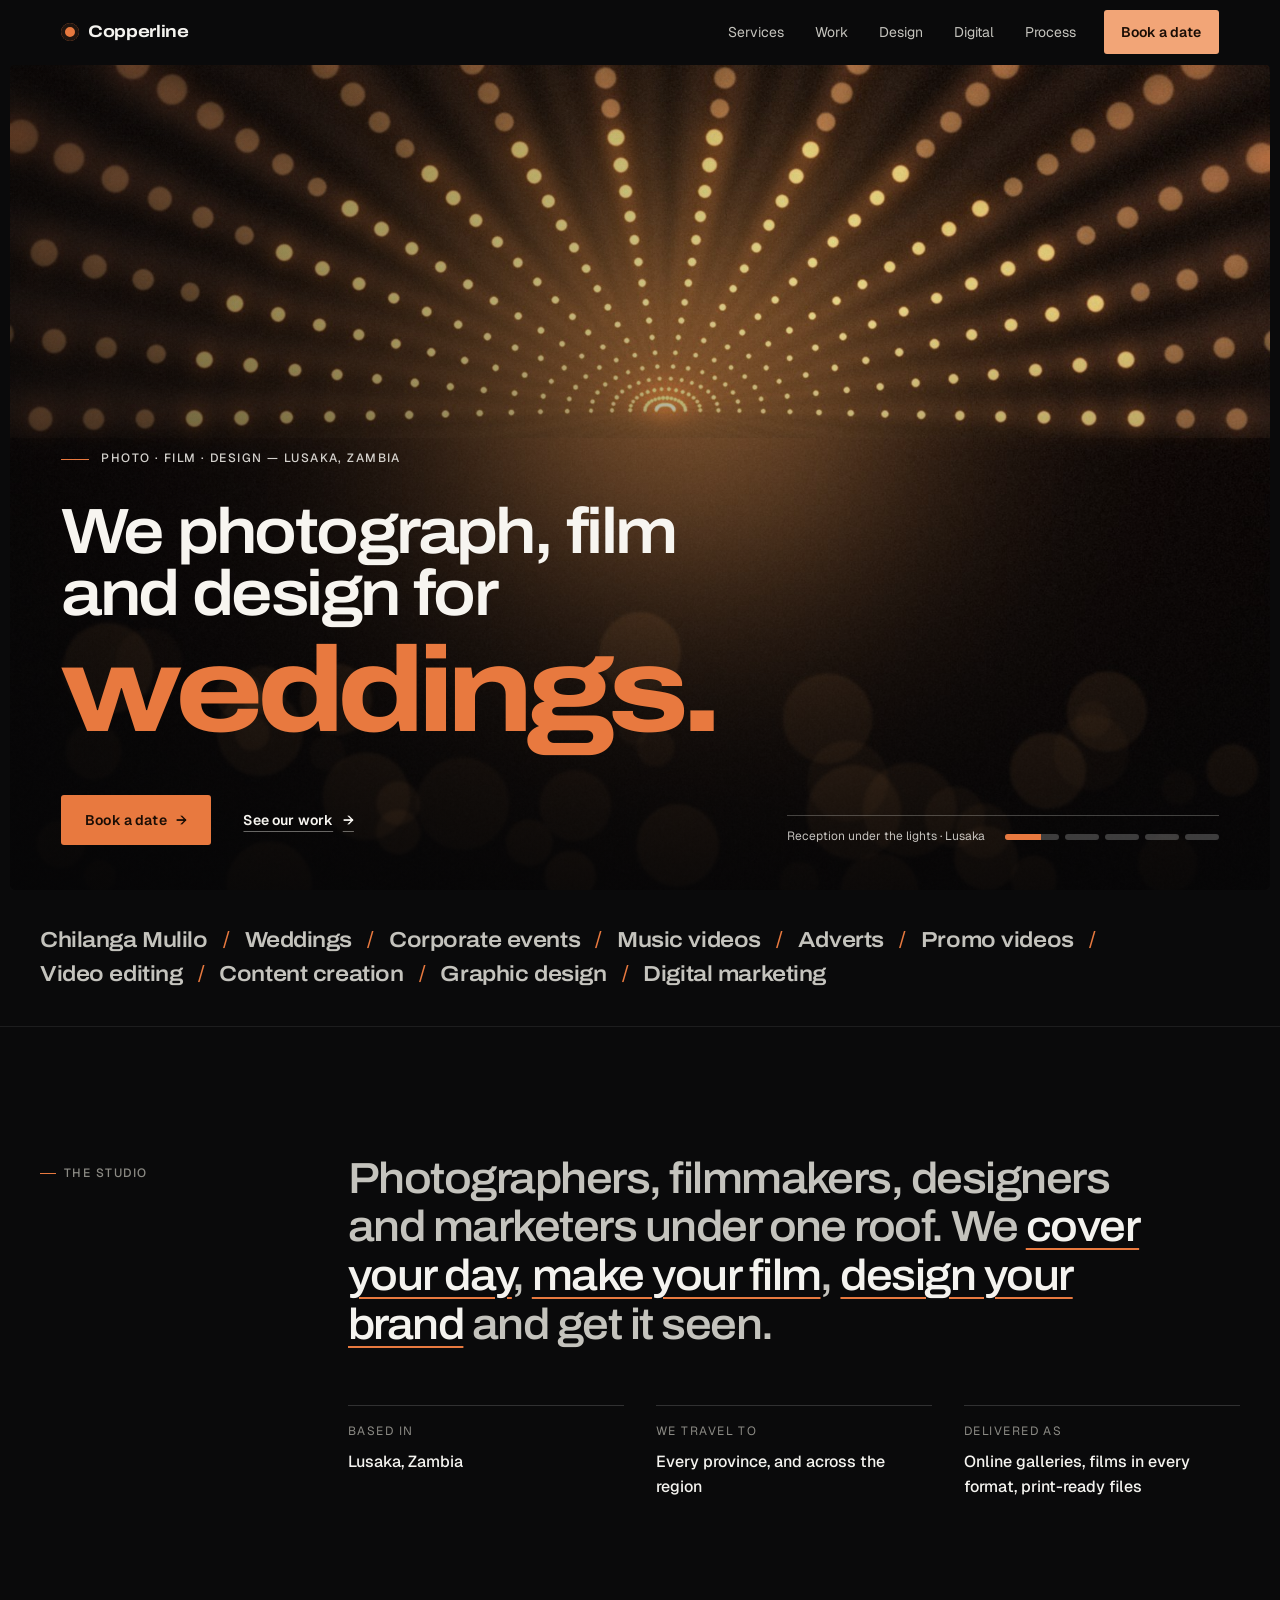
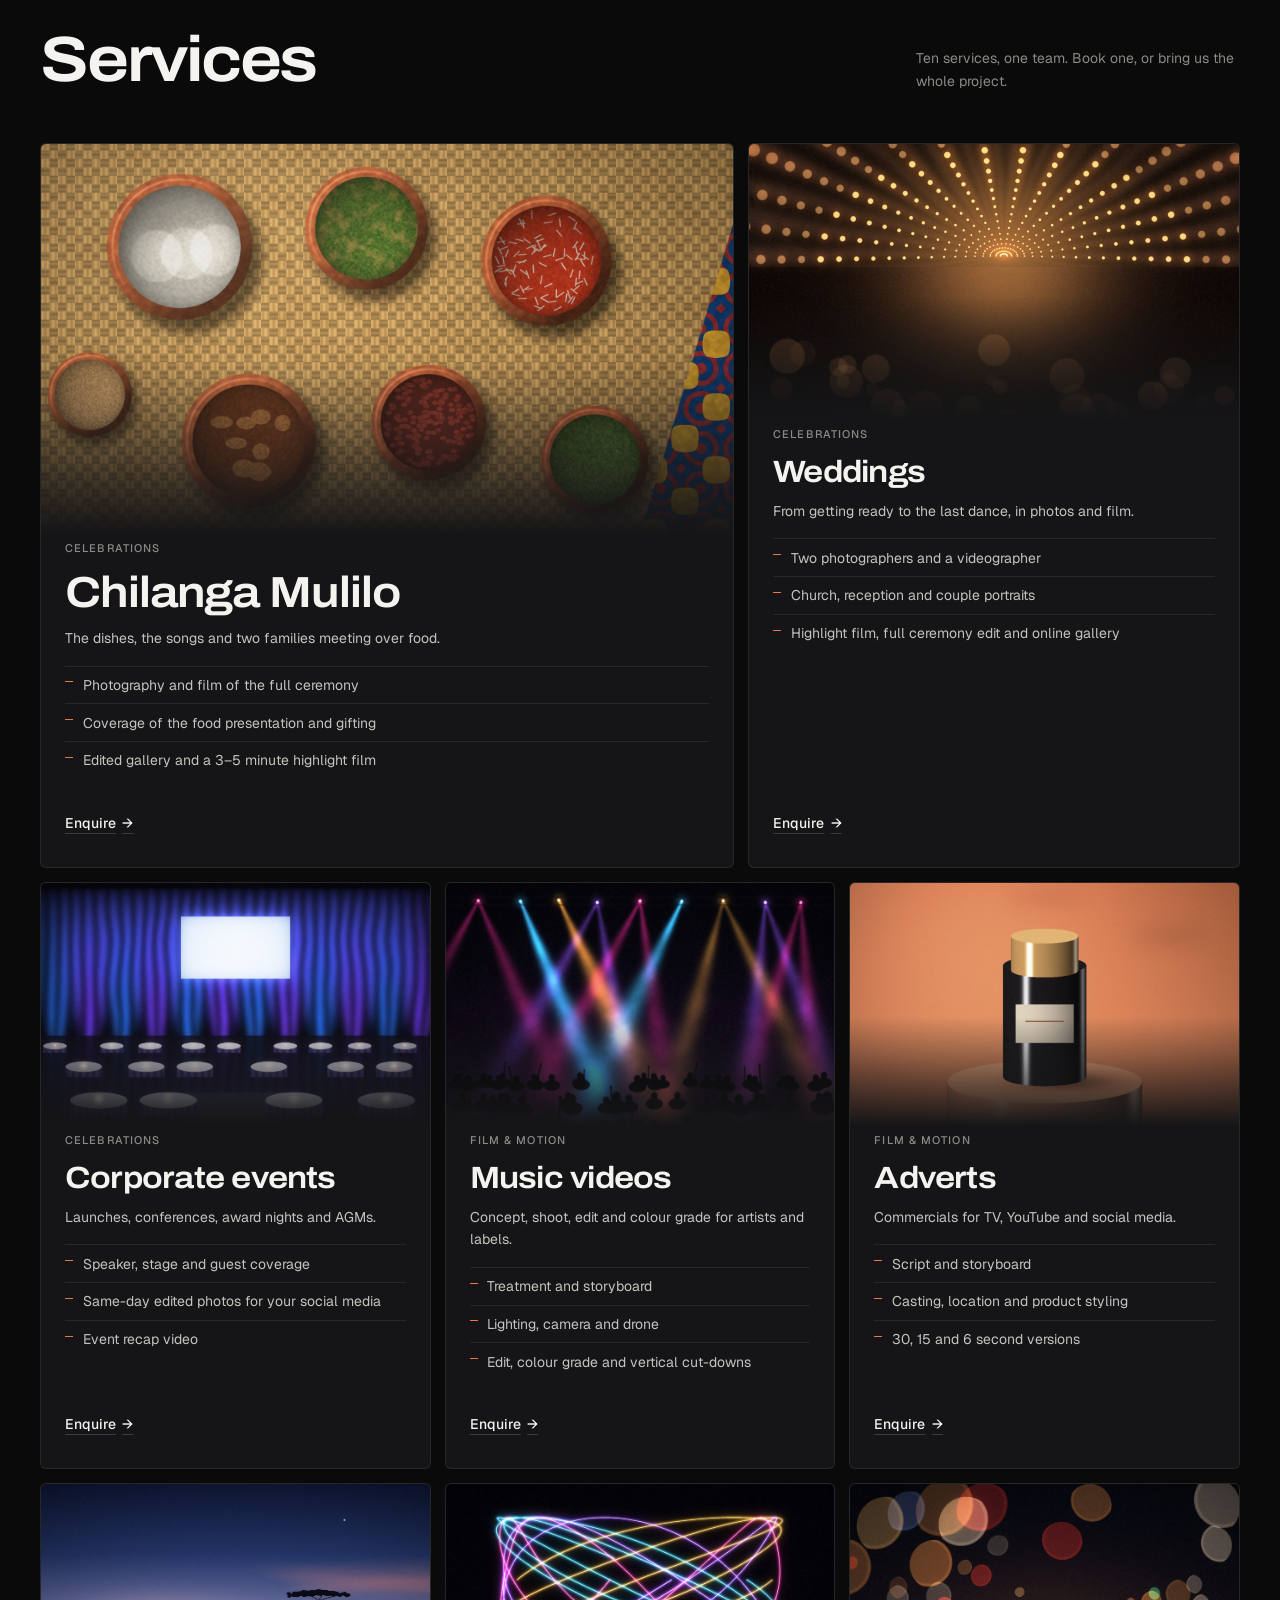
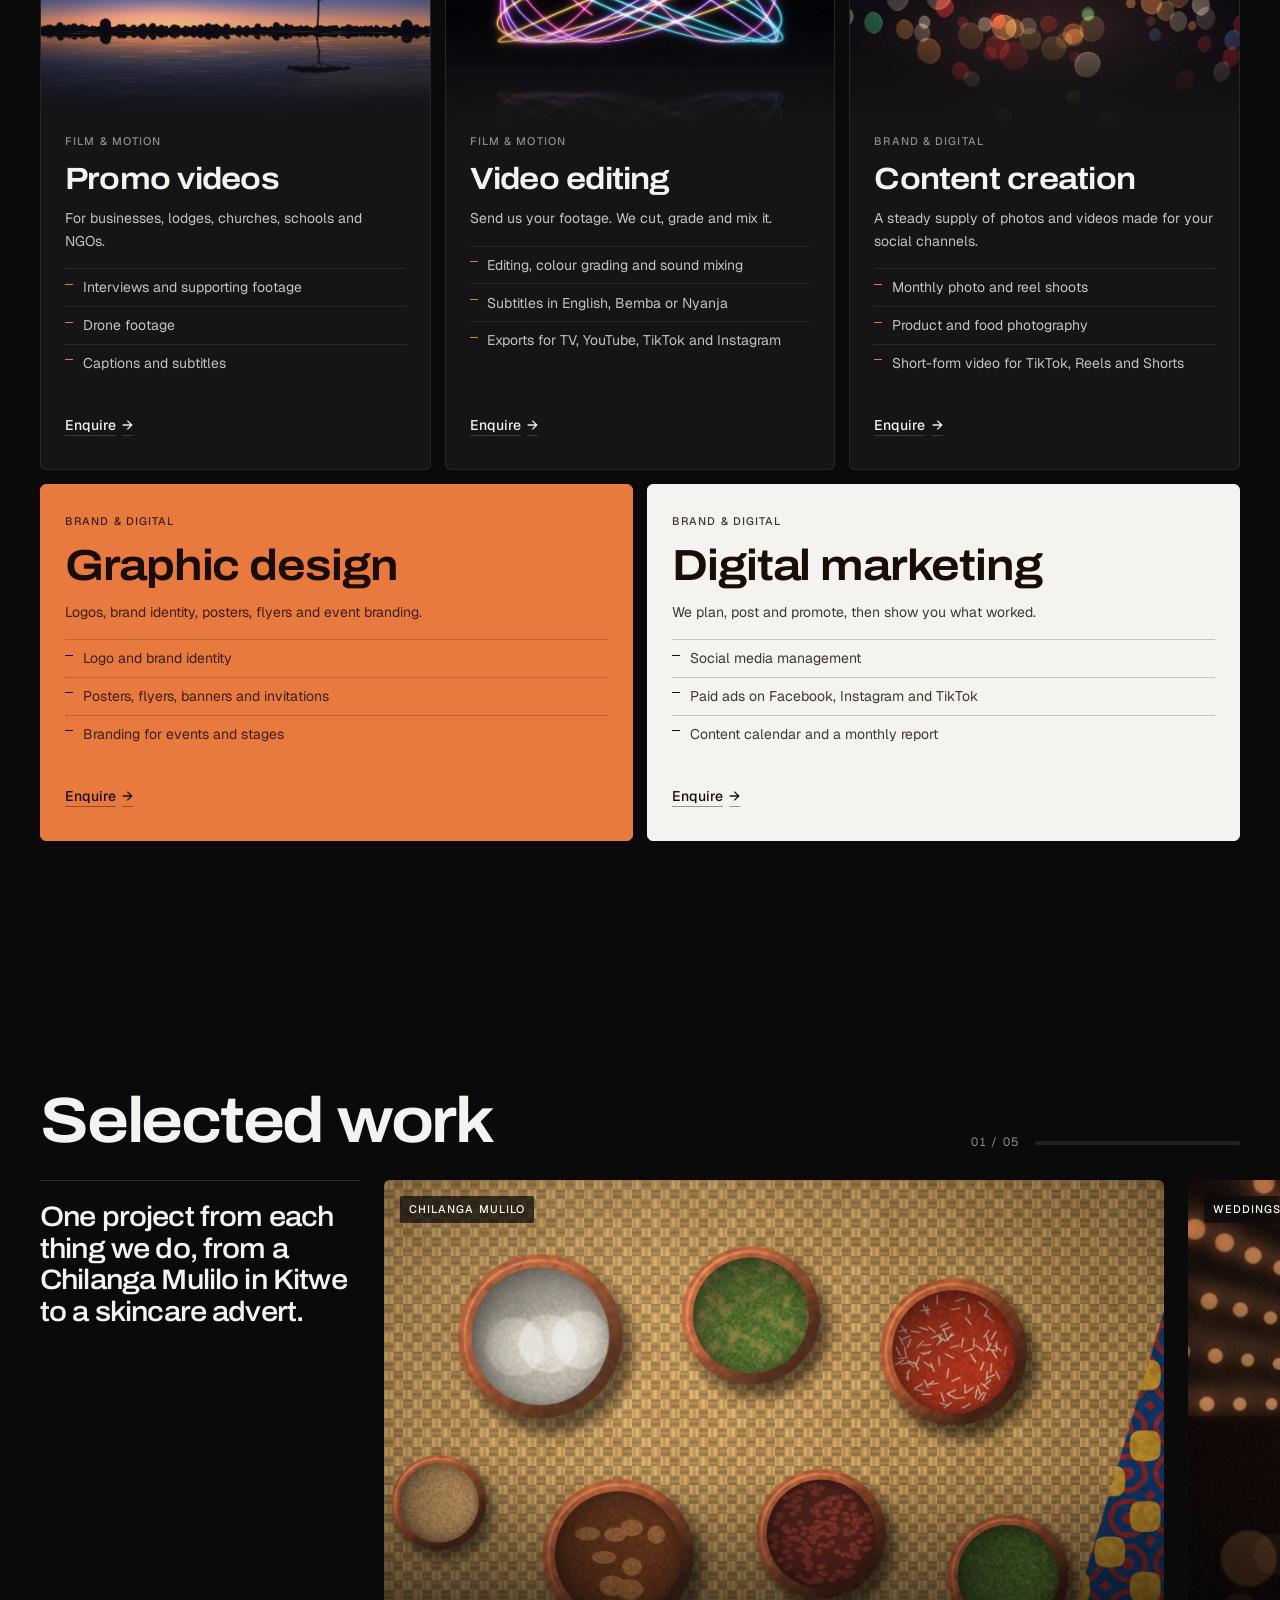
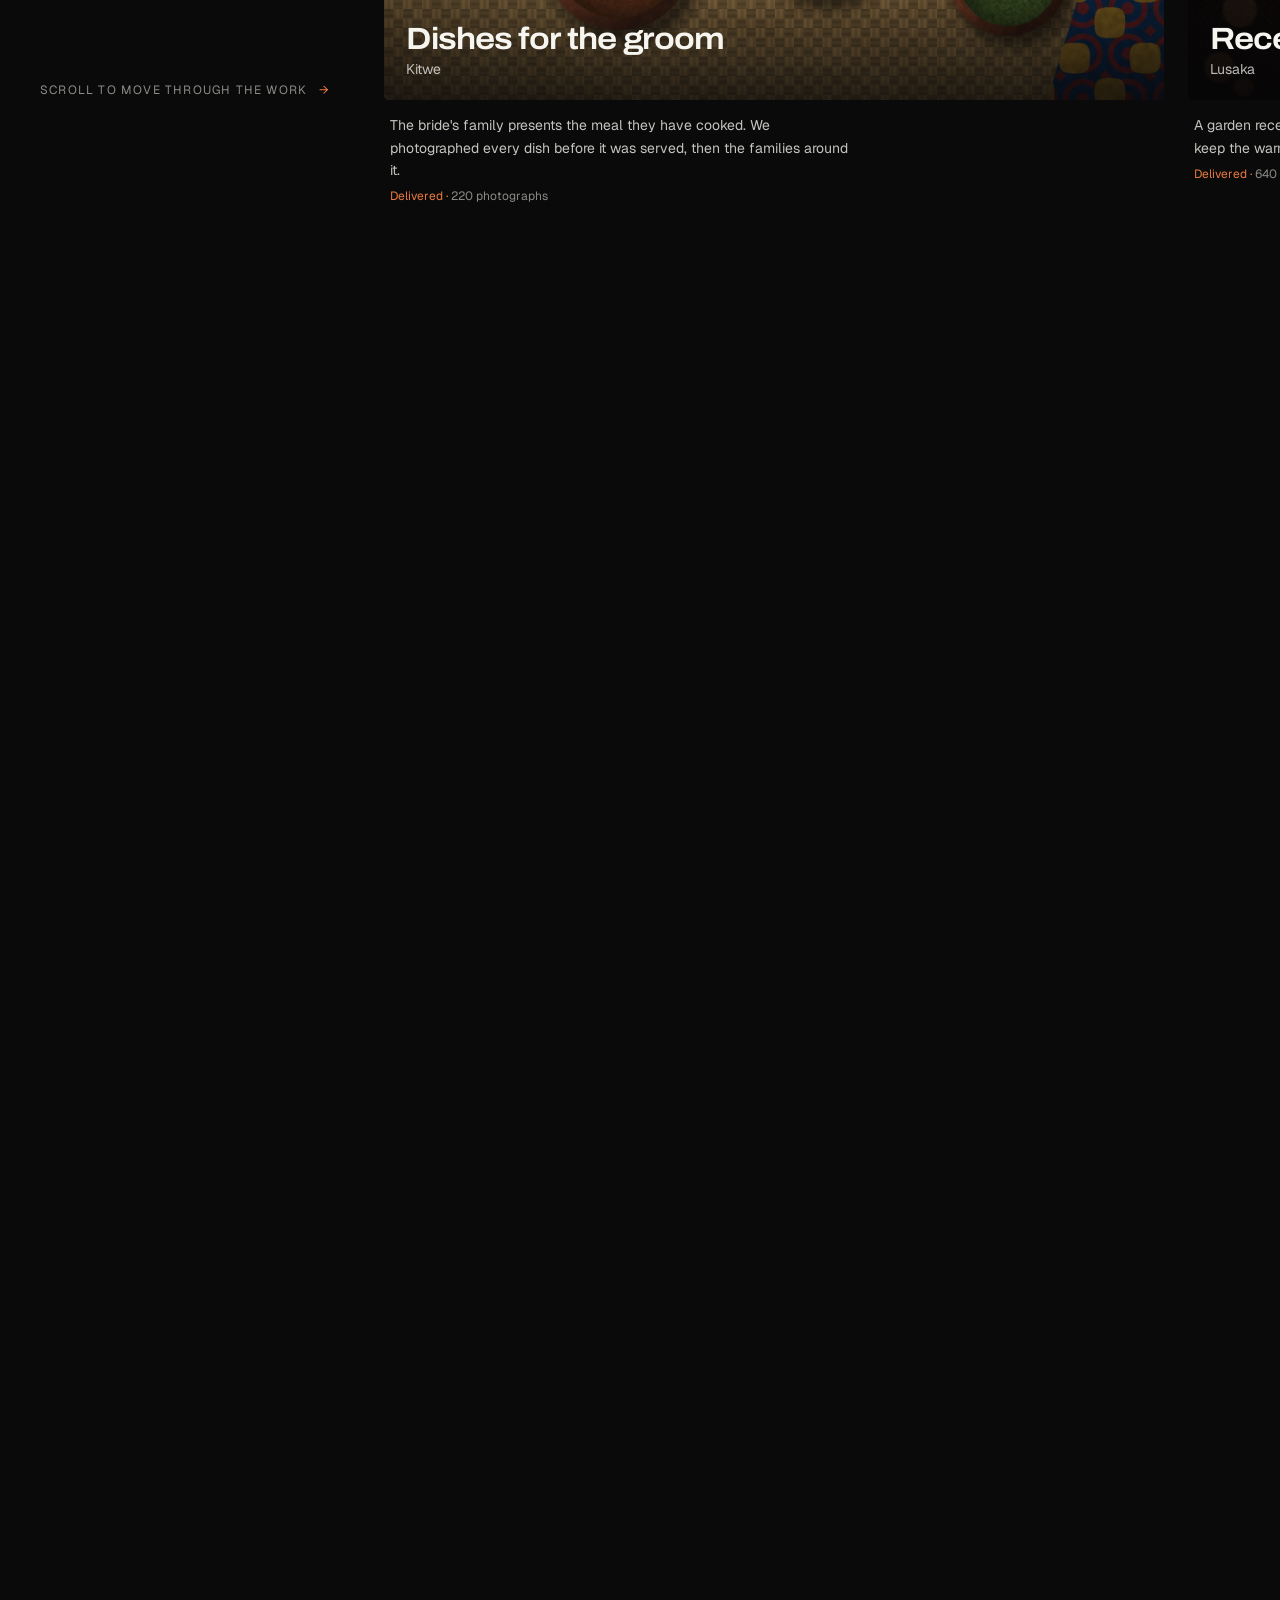
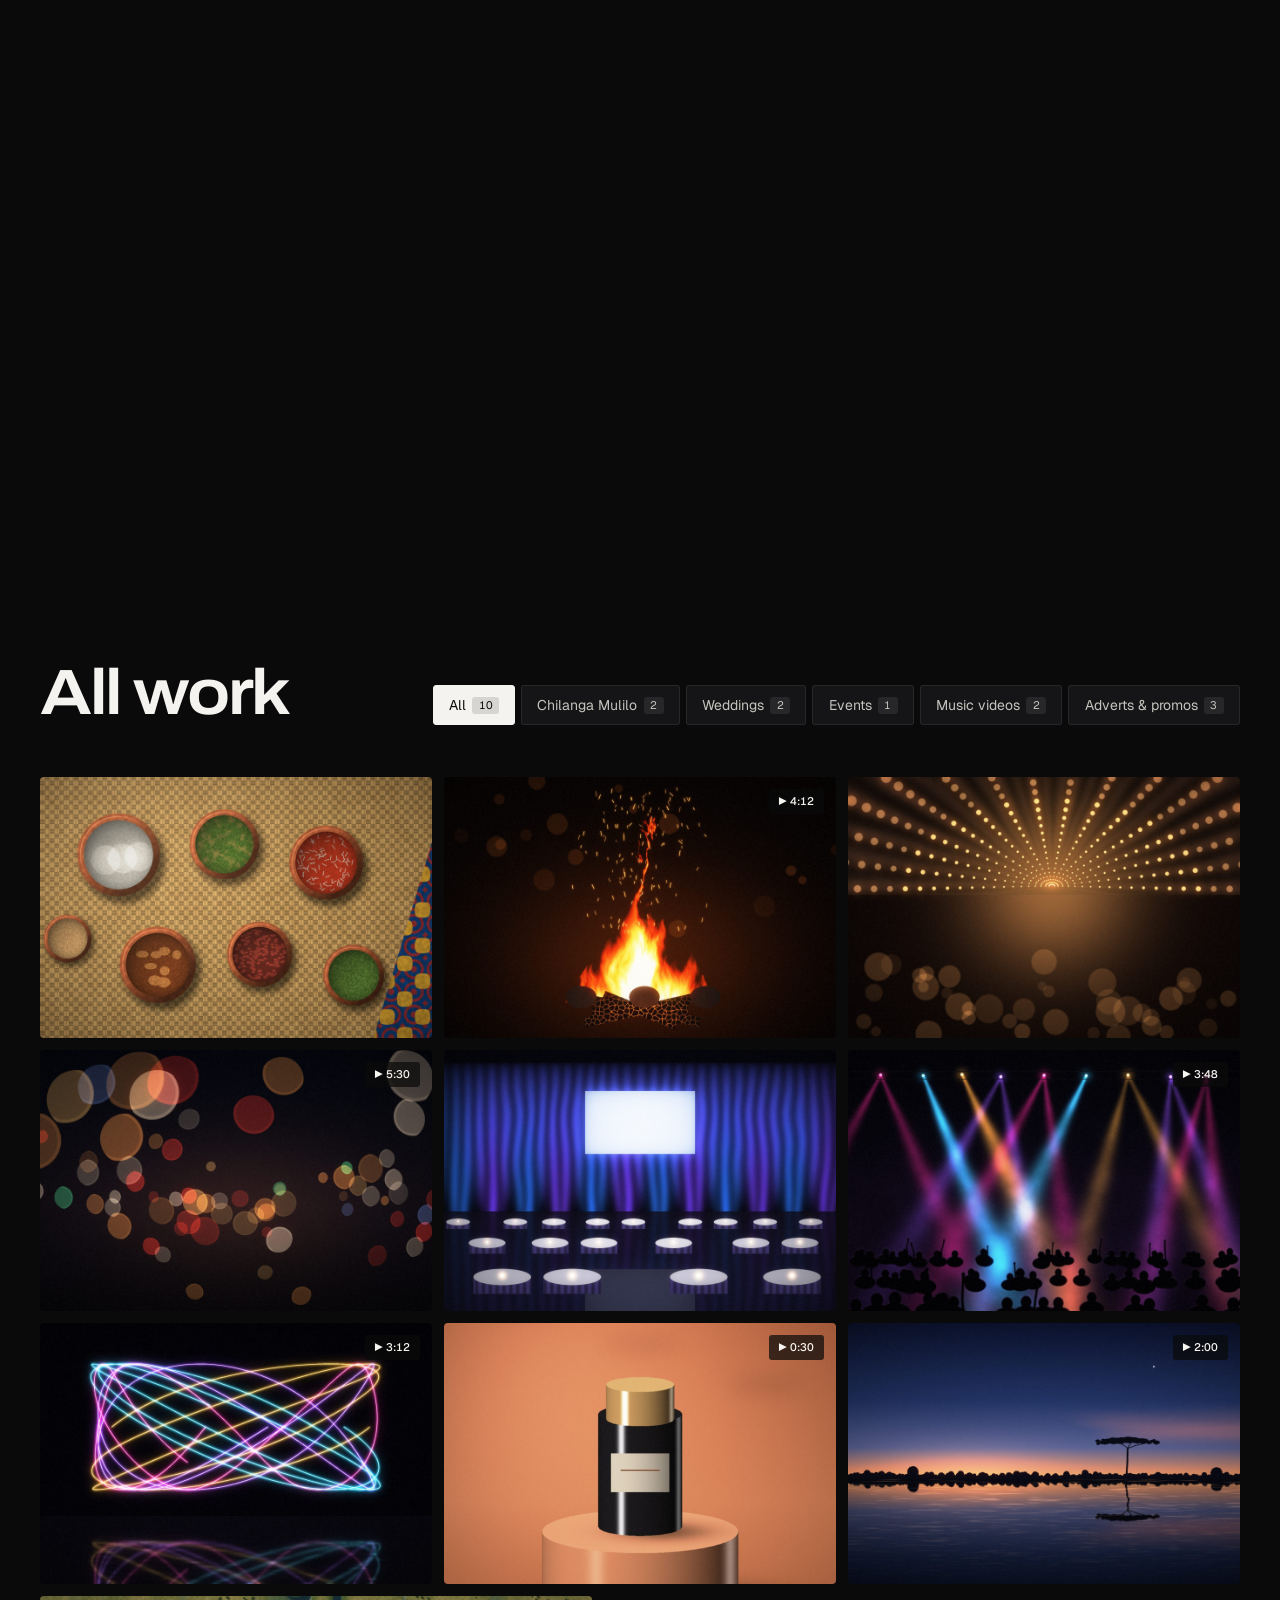
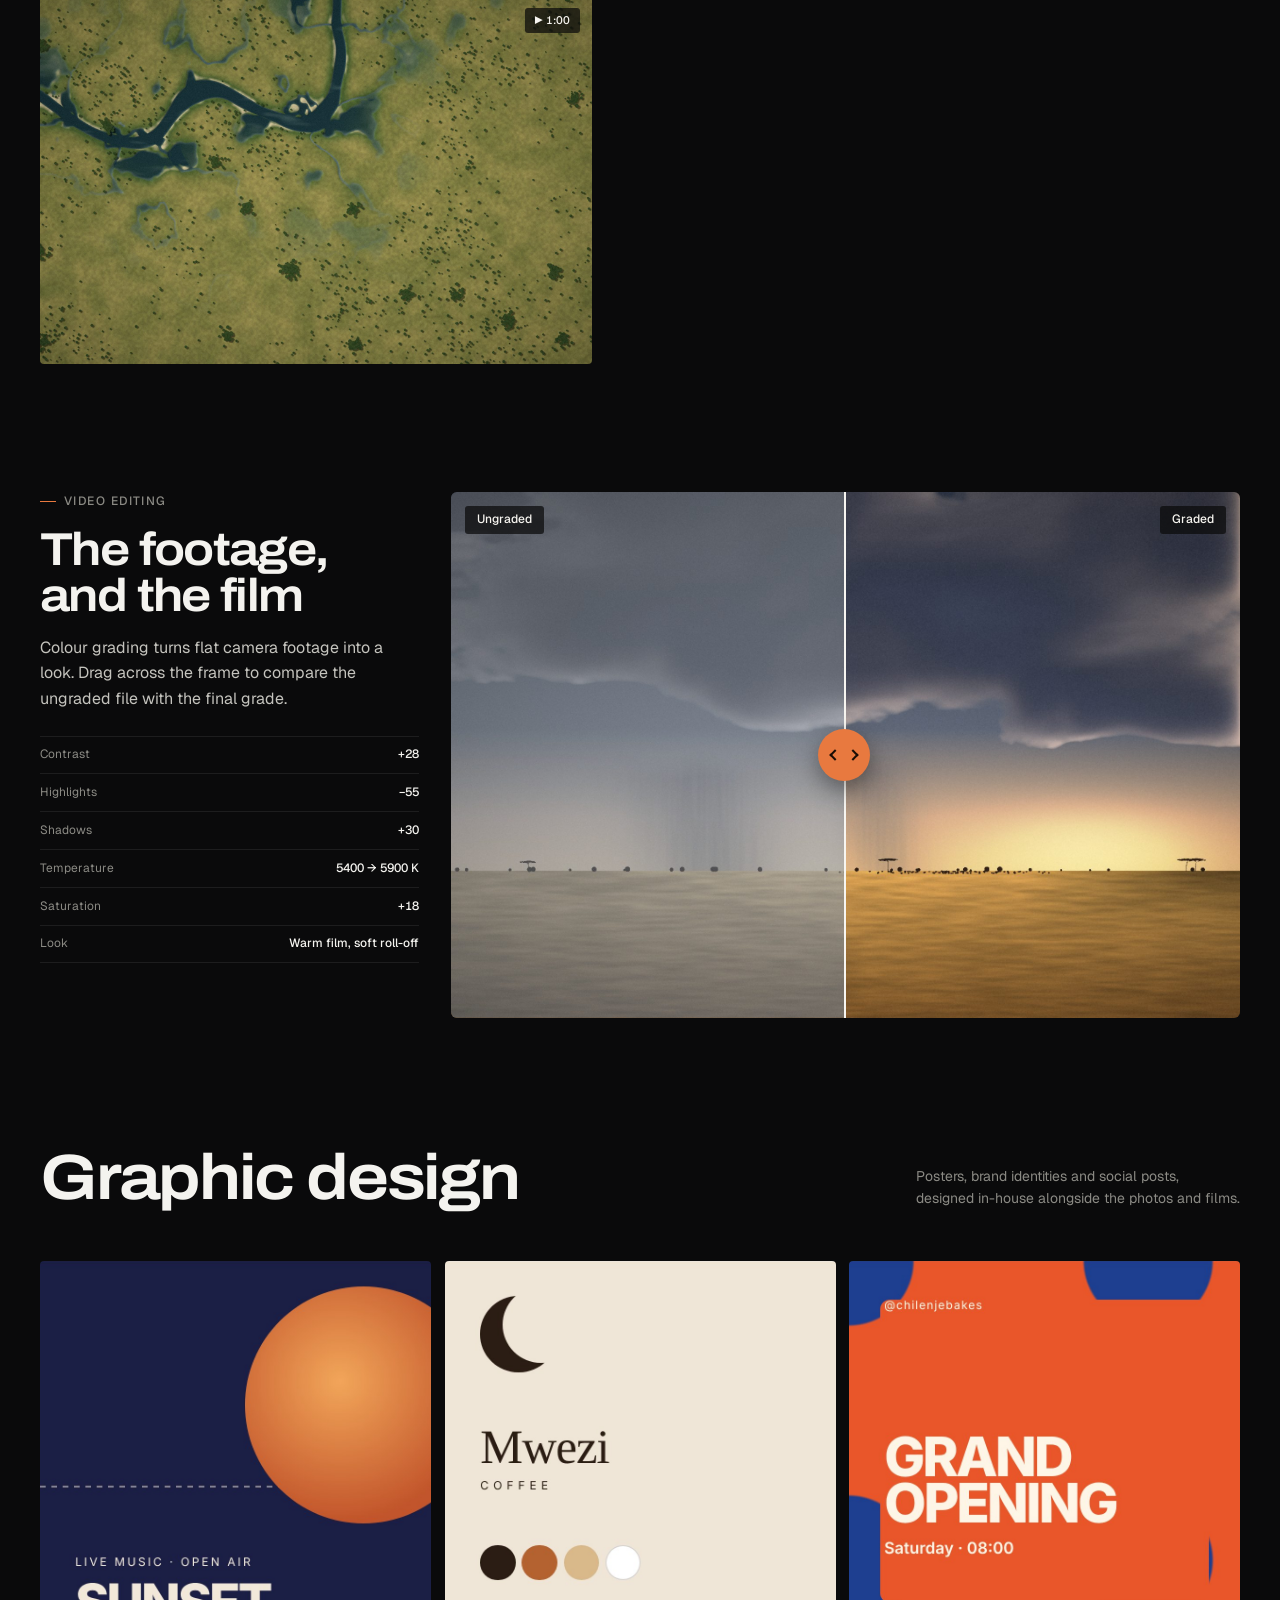
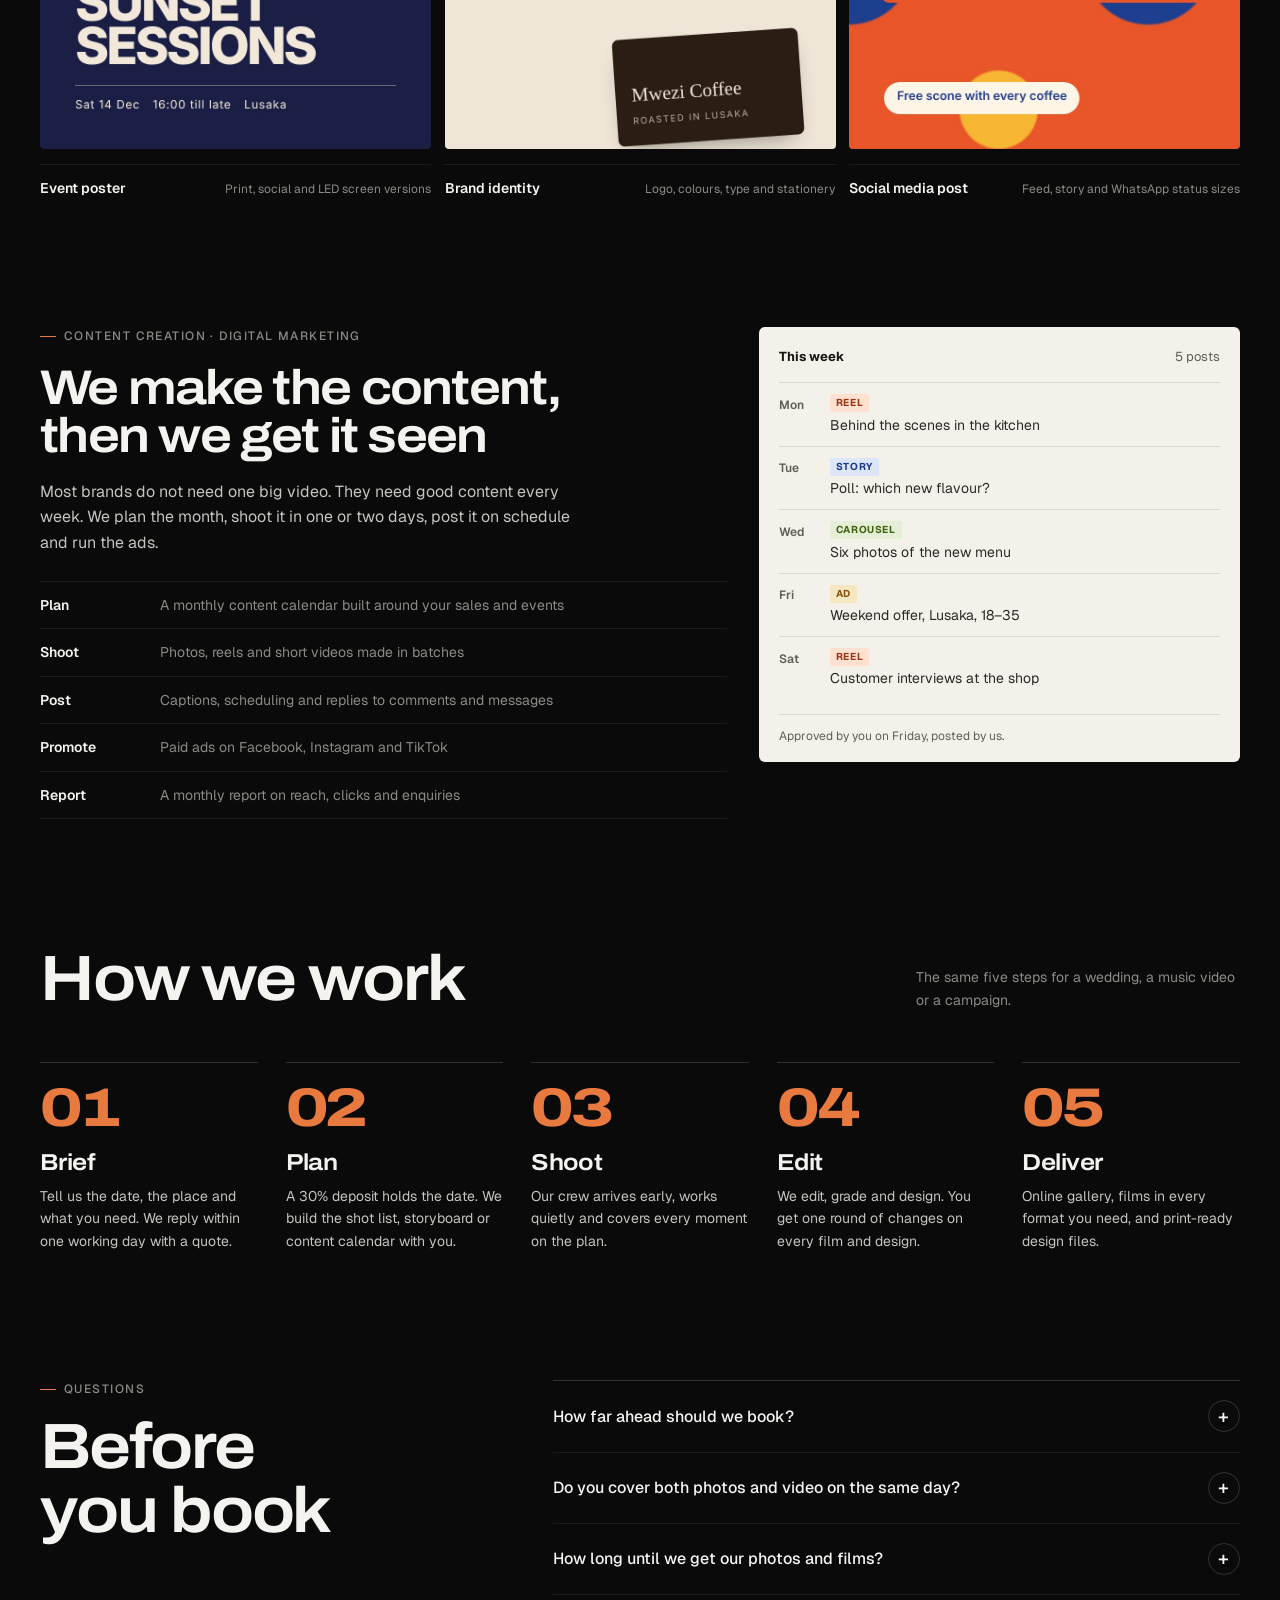
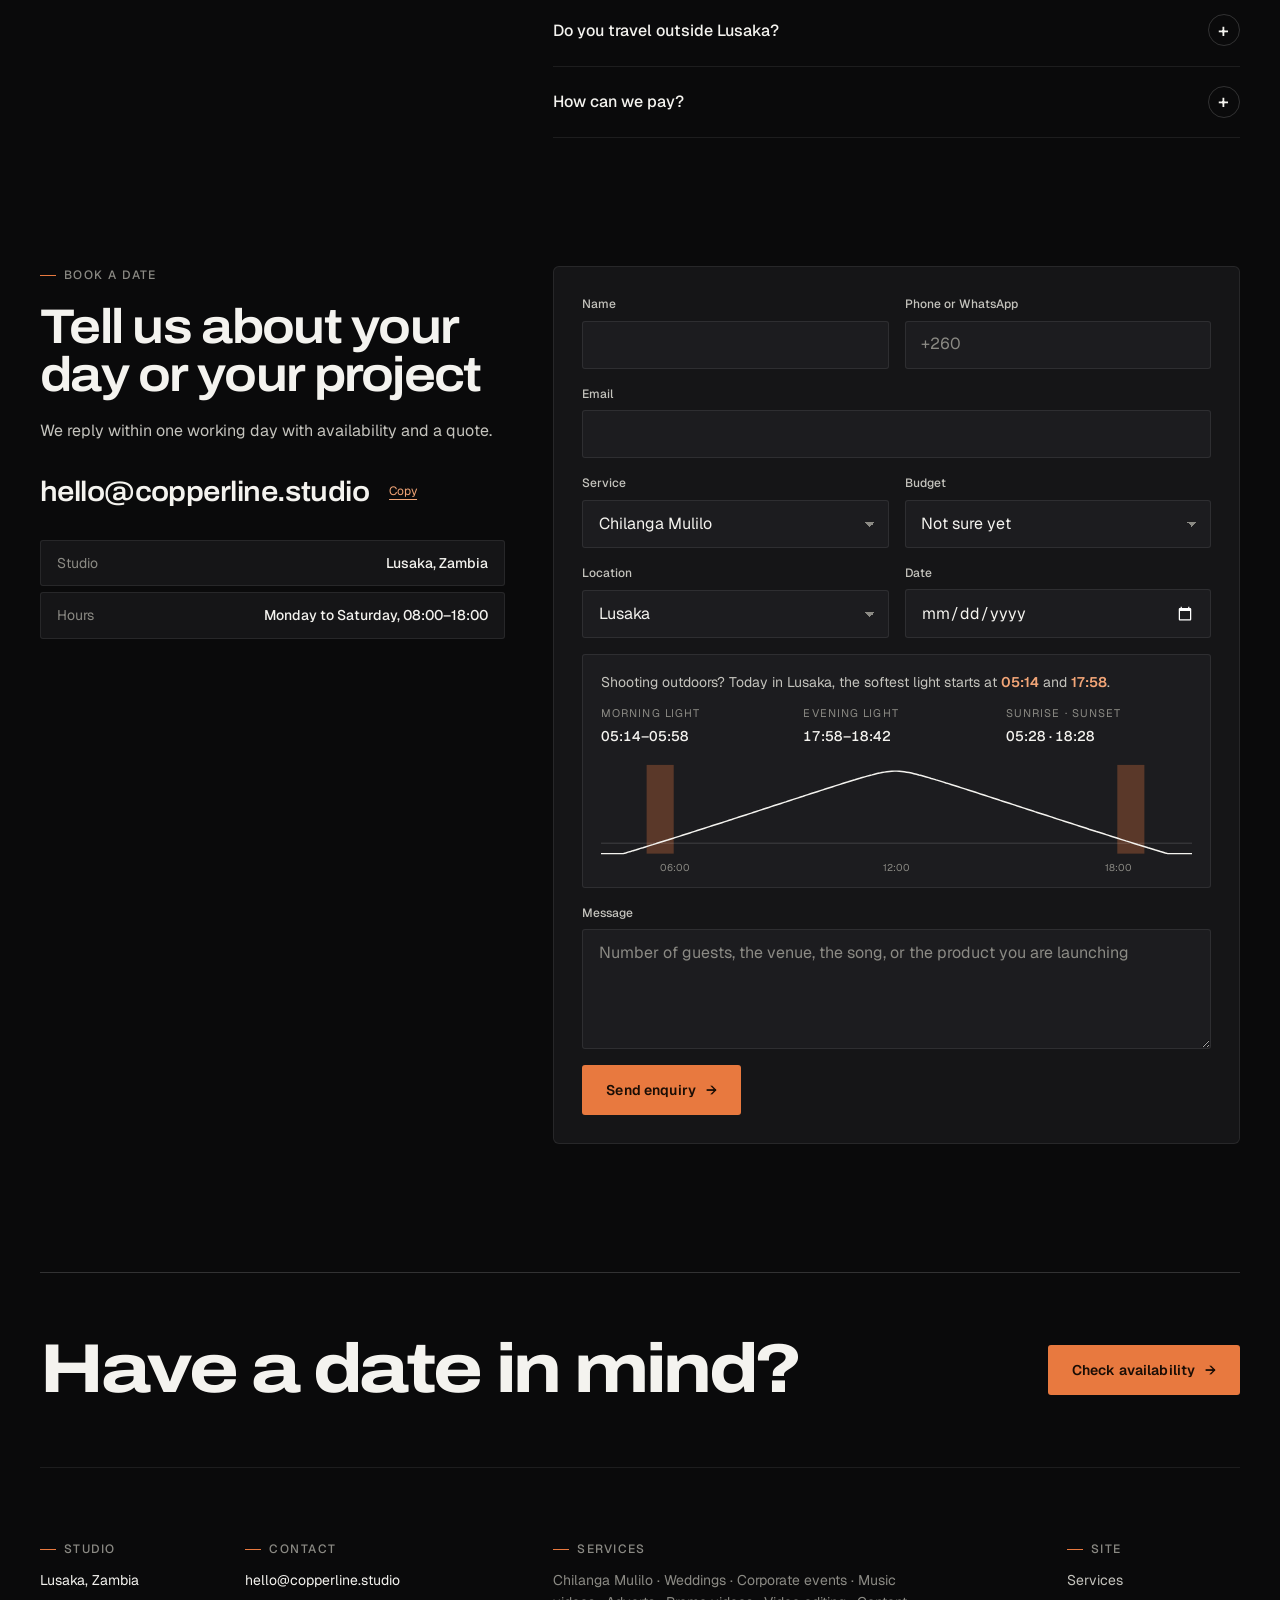
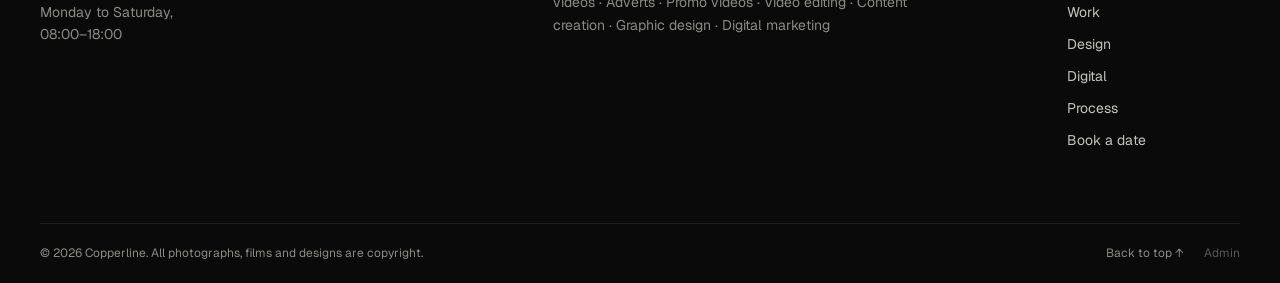
==== index.html @ 8d1f9e02 "Initial commit: Copperline Studio website Co-authored-by: Copilot <223556219+Copilot@users.noreply.g" ====
<!doctype html>
<html lang="en">
<head>
<meta charset="utf-8">
<meta name="viewport" content="width=device-width, initial-scale=1, viewport-fit=cover">
<title>Copperline Studio</title>
<meta name="claude:viewport-fit-sides" content="cover">
<meta name="description" content="Photography, film and design studio in Lusaka, Zambia.">
<link rel="preconnect" href="https://fonts.googleapis.com">
<link rel="preconnect" href="https://fonts.gstatic.com" crossorigin>
<link rel="stylesheet" href="https://fonts.googleapis.com/css2?family=Archivo:ital,wdth,wght@0,62..125,300..800;1,62..125,300..800&family=Geist:wght@300..700&display=swap">
<link rel="stylesheet" href="css/styles.css">
</head>
<body>
<!-- All text and images on this page come from content/content.js, which the admin panel edits. -->

<a class="skip" href="#services">Skip to services</a>

<header class="site-header" id="site-header">
  <div class="header-row nav-pill">
    <a class="wordmark" href="#top" data-c="site.name">Copperline</a>
    <nav class="nav" id="nav" aria-label="Main">
      <a href="#services">Services</a>
      <a href="#work">Work</a>
      <a href="#design" data-show="design">Design</a>
      <a href="#digital" data-show="digital">Digital</a>
      <a href="#process">Process</a>
      <a href="#contact" class="nav-cta" data-c="hero.primaryButton">Book a date</a>
    </nav>
    <button class="menu-btn" id="menu-btn" type="button" aria-expanded="false" aria-controls="nav">Menu</button>
  </div>
</header>

<main id="top">

  <section class="hero" aria-labelledby="hero-title">
    <div class="hero-frame">
      <div class="hero-media" id="hero-media"></div>
      <div class="hero-shade" aria-hidden="true"></div>
      <div class="hero-content">
        <p class="hero-chip"><span class="dot" aria-hidden="true"></span><span data-c="hero.kicker"></span></p>
        <h1 class="hero-title" id="hero-title">
          <span class="visually-hidden" id="hero-title-text"></span>
          <span aria-hidden="true">
            <span class="ln"><span data-c="hero.line1"></span></span>
            <span class="ln"><span data-c="hero.line2"></span></span>
            <span class="ln ln-word"><span class="hero-word" id="hero-word"></span></span>
          </span>
        </h1>
        <div class="hero-foot">
          <div class="hero-actions">
            <a class="btn btn-light" href="#contact" data-c="hero.primaryButton"></a>
            <a class="btn btn-ghost" href="#work" data-c="hero.secondaryButton"></a>
          </div>
          <div class="hero-caption">
            <p class="hero-caption-text" id="hero-caption" aria-live="polite"></p>
            <div class="hero-pager" id="hero-pager" role="group" aria-label="Choose a slide"></div>
          </div>
        </div>
      </div>
    </div>
  </section>

  <div class="band" aria-hidden="true"><div class="band-track" id="band-track"></div></div>

  <section class="statement" aria-labelledby="statement-title">
    <div class="wrap statement-grid">
      <p class="label" id="statement-title" data-c="statement.label"></p>
      <div class="statement-body">
        <p class="statement-text" id="statement-text"></p>
        <dl class="facts" id="facts"></dl>
      </div>
    </div>
  </section>

  <section class="services" id="services" aria-labelledby="services-title">
    <div class="wrap">
      <header class="section-head">
        <h2 id="services-title" data-c="services.title"></h2>
        <p class="section-aside" data-c="services.intro"></p>
      </header>
      <div class="bento" id="svc-bento"></div>
    </div>
  </section>

  <section class="hs" id="work" aria-labelledby="work-title">
    <div class="hs-sticky">
      <div class="hs-head wrap">
        <h2 id="work-title" data-c="work.featuredTitle"></h2>
        <div class="hs-progress" aria-hidden="true">
          <span class="hs-count" id="hs-count">01 / 01</span>
          <span class="hs-bar"><i id="hs-bar"></i></span>
        </div>
      </div>
      <div class="hs-viewport" id="hs-viewport">
        <div class="hs-track" id="hs-track"></div>
      </div>
    </div>
  </section>

  <section class="index-section" aria-labelledby="all-title">
    <div class="wrap">
      <header class="section-head">
        <h2 id="all-title" data-c="work.allTitle"></h2>
        <div class="tabs" id="tabs" role="group" aria-label="Show work from"></div>
      </header>
      <div class="justified" id="justified"></div>
    </div>
  </section>

  <section class="process" id="editing" aria-labelledby="grade-title" data-show="editing">
    <div class="wrap process-grid">
      <div class="process-text">
        <p class="label" data-c="editing.label"></p>
        <h2 id="grade-title" data-c="editing.title"></h2>
        <p data-c="editing.text"></p>
        <dl class="adjust" id="adjust"></dl>
      </div>
      <figure class="compare" id="compare" style="--pos: 50%">
        <img id="compare-final" alt="Finished frame">
        <div class="compare-raw"><img id="compare-raw" alt="Unedited frame"></div>
        <span class="compare-tag tag-raw" data-c="editing.beforeLabel"></span>
        <span class="compare-tag tag-final" data-c="editing.afterLabel"></span>
        <span class="compare-line" aria-hidden="true"><span class="compare-knob"></span></span>
        <label class="visually-hidden" for="compare-range">Divider position between the unedited and finished frame</label>
        <input class="compare-range" id="compare-range" type="range" min="0" max="100" value="50">
      </figure>
    </div>
  </section>

  <section class="design" id="design" aria-labelledby="design-title" data-show="design">
    <div class="wrap">
      <header class="section-head">
        <h2 id="design-title" data-c="design.title"></h2>
        <p class="section-aside" data-c="design.intro"></p>
      </header>
      <div class="design-grid" id="design-grid"></div>
    </div>
  </section>

  <section class="digital" id="digital" aria-labelledby="digital-title" data-show="digital">
    <div class="wrap digital-grid">
      <div class="digital-text">
        <p class="label" data-c="digital.label"></p>
        <h2 id="digital-title" data-c="digital.title"></h2>
        <p data-c="digital.text"></p>
        <ul class="ticks" id="ticks"></ul>
      </div>
      <div class="phone" role="img" aria-label="Example content calendar for one week">
        <div class="phone-screen">
          <p class="phone-top"><span data-c="digital.calendarTitle"></span><span id="cal-count"></span></p>
          <ul class="cal" id="cal"></ul>
          <p class="phone-foot" data-c="digital.calendarNote"></p>
        </div>
      </div>
    </div>
  </section>

  <section class="steps-section" id="process" aria-labelledby="process-title">
    <div class="wrap">
      <header class="section-head">
        <h2 id="process-title" data-c="process.title"></h2>
        <p class="section-aside" data-c="process.intro"></p>
      </header>
      <ol class="steps" id="steps"></ol>
    </div>
  </section>

  <section class="faq" aria-labelledby="faq-title">
    <div class="wrap faq-grid">
      <div class="faq-head">
        <p class="label" data-c="faq.label"></p>
        <h2 id="faq-title" data-c="faq.title"></h2>
      </div>
      <div class="faq-list" id="faq-list"></div>
    </div>
  </section>

  <section class="contact" id="contact" aria-labelledby="contact-title">
    <div class="wrap contact-grid">
      <div class="contact-intro">
        <p class="label" data-c="contact.label"></p>
        <h2 id="contact-title" data-c="contact.title"></h2>
        <p data-c="contact.text"></p>
        <div class="contact-line">
          <span class="contact-email" id="contact-email" data-c="site.email"></span>
          <button class="text-btn" id="copy-email" type="button">Copy</button>
        </div>
        <ul class="contact-list" id="contact-list"></ul>
      </div>

      <form class="form" id="form" novalidate>
        <div class="hp" aria-hidden="true"><label for="f-company">Company</label><input id="f-company" name="company" type="text" tabindex="-1" autocomplete="off"></div>
        <div class="row-2">
          <div class="field">
            <label for="f-name">Name</label>
            <input id="f-name" name="name" type="text" autocomplete="name" required>
            <p class="err" id="f-name-err"></p>
          </div>
          <div class="field">
            <label for="f-phone">Phone or WhatsApp</label>
            <input id="f-phone" name="phone" type="tel" autocomplete="tel" placeholder="+260">
            <p class="err" id="f-phone-err"></p>
          </div>
        </div>
        <div class="field">
          <label for="f-email">Email</label>
          <input id="f-email" name="email" type="email" autocomplete="email" required>
          <p class="err" id="f-email-err"></p>
        </div>
        <div class="row-2">
          <div class="field">
            <label for="f-type">Service</label>
            <select id="f-type" name="service"></select>
          </div>
          <div class="field">
            <label for="f-budget">Budget</label>
            <select id="f-budget" name="budget"></select>
          </div>
        </div>
        <div class="row-2">
          <div class="field">
            <label for="f-place">Location</label>
            <select id="f-place" name="location"></select>
          </div>
          <div class="field">
            <label for="f-date">Date</label>
            <input id="f-date" name="date" type="date">
            <p class="err" id="f-date-err"></p>
          </div>
        </div>
        <div class="light-note" id="light-note" aria-live="polite">
          <p class="light-head" id="light-head"></p>
          <dl class="light-times">
            <div><dt>Morning light</dt><dd id="light-am">–</dd></div>
            <div><dt>Evening light</dt><dd id="light-pm">–</dd></div>
            <div><dt>Sunrise · sunset</dt><dd id="light-sun">–</dd></div>
          </dl>
          <svg class="light-arc" id="light-arc" viewBox="0 0 600 120" role="img" aria-label="Height of the sun through the day"></svg>
        </div>
        <div class="field">
          <label for="f-msg">Message</label>
          <textarea id="f-msg" name="message" rows="4" placeholder="Number of guests, the venue, the song, or the product you are launching"></textarea>
        </div>
        <div class="form-foot">
          <button class="btn btn-dark" type="submit" id="f-submit">Send enquiry</button>
          <p class="form-status" id="form-status" role="status" tabindex="-1"></p>
        </div>
      </form>
    </div>
  </section>

</main>

<footer class="site-footer">
  <div class="wrap">
    <div class="footer-cta">
      <p class="footer-lede" data-c="footer.ctaTitle"></p>
      <a class="btn btn-dark" href="#contact" data-c="footer.ctaButton"></a>
    </div>
    <div class="footer-grid">
      <div class="footer-col">
        <p class="label">Studio</p>
        <p data-c="site.location"></p>
        <p class="footer-muted" data-c="site.hours"></p>
      </div>
      <div class="footer-col">
        <p class="label">Contact</p>
        <p data-c="site.email"></p>
        <p class="footer-muted" id="footer-phone"></p>
        <div class="socials" id="socials"></div>
      </div>
      <div class="footer-col footer-svc">
        <p class="label">Services</p>
        <p class="footer-muted" id="footer-svc"></p>
      </div>
      <nav class="footer-col footer-nav" aria-label="Footer">
        <p class="label">Site</p>
        <a href="#services">Services</a><a href="#work">Work</a><a href="#design" data-show="design">Design</a><a href="#digital" data-show="digital">Digital</a><a href="#process">Process</a><a href="#contact">Book a date</a>
      </nav>
    </div>
    <div class="footer-base">
      <p>© <span id="year">2026</span> <span data-c="site.name"></span>. <span data-c="footer.copyright"></span></p>
      <p class="footer-links"><a href="#top">Back to top ↑</a><a href="#admin" class="admin-link">Admin</a></p>
    </div>
  </div>
</footer>

<div class="viewer" id="viewer" role="dialog" aria-modal="true" aria-labelledby="v-title" hidden>
  <div class="viewer-top">
    <p class="viewer-count" id="v-count"></p>
    <button class="viewer-btn" id="v-info" type="button" aria-pressed="false">Details</button>
    <button class="viewer-btn" id="v-close" type="button" aria-label="Close viewer">Close</button>
  </div>
  <div class="viewer-stage" id="v-stage">
    <img id="v-img" alt="">
    <button class="viewer-arrow prev" id="v-prev" type="button" aria-label="Previous project"><svg viewBox="0 0 24 24" aria-hidden="true"><path d="M15 4l-8 8 8 8"/></svg></button>
    <button class="viewer-arrow next" id="v-next" type="button" aria-label="Next project"><svg viewBox="0 0 24 24" aria-hidden="true"><path d="M9 4l8 8-8 8"/></svg></button>
  </div>
  <div class="viewer-bottom">
    <div class="viewer-title">
      <h2 id="v-title"></h2>
      <p id="v-place"></p>
    </div>
    <a class="viewer-watch" id="v-watch" href="#" target="_blank" rel="noopener" hidden>Watch the film ↗</a>
  </div>
  <aside class="viewer-details" id="v-details" hidden>
    <p class="viewer-series" id="v-series"></p>
    <p class="viewer-note" id="v-note"></p>
    <dl class="viewer-dl" id="v-dl"></dl>
  </aside>
</div>

<div class="cursor" id="cursor" aria-hidden="true"><span id="cursor-text">View</span></div>

<script src="content/content.js"></script>
<script src="js/main.js"></script>
</body>
</html>
---- css/styles.css ----
/* Copperline Studio
   Layout: a dark studio screen. A plain top bar, a framed full-bleed opener,
   bento cards for services, and one solid copper used for action and emphasis.
   No gradients, glass or pills: small corners and hairline rules, like a grading suite.
   Deliberately single-theme (dark). */
:root {
  --bg: #0A0A0B;
  --bg-2: #101012;
  --card: #151517;
  --card-2: #1C1C1F;
  --line: rgba(255, 255, 255, 0.08);
  --line-2: rgba(255, 255, 255, 0.16);
  --ink: #F4F3EF;
  --ink-2: #C4C3BD;
  --muted: #8B8A84;
  --accent: #E8793F;
  --accent-2: #F2A577;
  --on-accent: #1A0D05;
  --grad: var(--accent);
  --photo-ink: #F7F5F0;
  --error: #FF8A73;

  --display: "Archivo", "Helvetica Neue", Arial, system-ui, sans-serif;
  --sans: "Geist", "Helvetica Neue", Helvetica, Arial, system-ui, sans-serif;

  --t-xs: 0.75rem;
  --t-sm: 0.875rem;
  --t-md: 1rem;
  --t-lg: 1.25rem;
  --t-xl: clamp(1.5rem, 2.2vw, 2rem);
  --t-2xl: clamp(2.4rem, 5vw, 4.6rem);

  --r-xl: 6px;
  --r-lg: 4px;
  --r-md: 3px;

  --gutter: max(16px, env(safe-area-inset-left, 0px));
  --gutter-r: max(16px, env(safe-area-inset-right, 0px));
  --maxw: 1360px;
  --section: clamp(4.5rem, 10vw, 8.5rem);
  --ease: cubic-bezier(0.2, 0.7, 0.2, 1);
  --header-h: 64px;
  color-scheme: dark;
}

/* ---------- Base ---------- */
*, *::before, *::after { box-sizing: border-box; }
[hidden] { display: none !important; }
html { scroll-behavior: smooth; -webkit-text-size-adjust: 100%; }
body {
  margin: 0; background: var(--bg); color: var(--ink);
  font-family: var(--sans); font-size: var(--t-md); line-height: 1.6;
  -webkit-font-smoothing: antialiased; text-rendering: optimizeLegibility;
}
body::before { content: ""; position: fixed; inset: 0 0 auto; height: env(safe-area-inset-top, 0px); z-index: 60; background: var(--bg); }
img { display: block; max-width: 100%; }
h1, h2, h3 { margin: 0; font-family: var(--display); font-weight: 650; font-stretch: 112%; line-height: 1; letter-spacing: -0.035em; text-wrap: balance; }
h2 { font-size: var(--t-2xl); }
h3 { font-size: var(--t-xl); letter-spacing: -0.025em; line-height: 1.05; }
p { margin: 0; }
a { color: inherit; }
button { font: inherit; color: inherit; }
::selection { background: var(--accent); color: var(--on-accent); }
:focus-visible { outline: 2px solid var(--accent-2); outline-offset: 3px; border-radius: 2px; }
.visually-hidden { position: absolute !important; width: 1px; height: 1px; overflow: hidden; clip: rect(0 0 0 0); white-space: nowrap; }
.skip { position: absolute; left: 16px; top: -80px; z-index: 300; padding: 10px 16px; border-radius: 3px; background: var(--ink); color: var(--bg); }
.skip:focus { top: 12px; }

.wrap { width: 100%; max-width: calc(var(--maxw) + 2 * 40px); margin-inline: auto; padding-left: var(--gutter); padding-right: var(--gutter-r); }
@media (min-width: 800px) { .wrap { padding-left: max(40px, env(safe-area-inset-left, 0px)); padding-right: max(40px, env(safe-area-inset-right, 0px)); } }
.label { display: inline-flex; align-items: center; gap: 0.5rem; font-size: var(--t-xs); font-weight: 500; letter-spacing: 0.12em; text-transform: uppercase; color: var(--muted); }
.label::before { content: ""; width: 16px; height: 1px; background: var(--accent); }
.section-head { display: flex; flex-wrap: wrap; align-items: end; justify-content: space-between; gap: 1rem 3rem; margin-bottom: clamp(2rem, 4vw, 3.25rem); }
.section-aside { color: var(--muted); font-size: var(--t-sm); max-width: 36ch; }
.chip { display: inline-flex; align-items: center; gap: 0.4rem; align-self: flex-start; font-size: 0.6875rem; font-weight: 500; letter-spacing: 0.1em; text-transform: uppercase; color: var(--muted); white-space: nowrap; }
.chip-glass { padding: 0.3rem 0.55rem; border-radius: 2px; background: rgba(10, 10, 10, 0.72); color: var(--photo-ink); }

/* ---------- Buttons ---------- */
.btn {
  display: inline-flex; align-items: center; justify-content: center; gap: 0.6rem; min-height: 50px; padding: 0 1.5rem;
  border-radius: 3px; border: 1px solid var(--line-2); background: transparent; color: var(--ink);
  font-size: var(--t-sm); font-weight: 600; letter-spacing: 0.01em; text-decoration: none; cursor: pointer;
  transition: transform 0.25s var(--ease), background-color 0.25s, color 0.25s, box-shadow 0.3s;
}
.btn::after { content: "→"; transition: transform 0.25s var(--ease); }
.btn:active { transform: translateY(1px); }
.btn:hover::after { transform: translateX(3px); }
.btn-light, .btn-dark { background: var(--accent); border: 0; color: var(--on-accent); }
.btn-light:hover, .btn-dark:hover { background: var(--accent-2); }
.btn-ghost { min-height: 44px; padding: 0 0.25rem; border: 0; color: var(--photo-ink); text-decoration: underline; text-decoration-color: rgba(247, 245, 240, 0.4); text-underline-offset: 6px; }
.btn-ghost:hover { text-decoration-color: var(--accent); }
.btn:disabled { opacity: 0.6; cursor: progress; transform: none; }
.text-btn { min-height: 36px; padding: 0 0.25rem; border: 0; background: none; color: var(--accent-2); font-size: var(--t-xs); text-decoration: underline; text-underline-offset: 4px; cursor: pointer; }
.text-btn:hover { color: var(--ink); }
.pill-link { display: inline-flex; align-items: center; gap: 0.4rem; align-self: flex-start; min-height: 40px; font-size: var(--t-sm); font-weight: 500; text-decoration: underline; text-decoration-color: var(--line-2); text-underline-offset: 5px; transition: color 0.2s, text-decoration-color 0.2s; }
.pill-link::after { content: "→"; transition: transform 0.25s var(--ease); }
.pill-link:hover { color: var(--accent-2); text-decoration-color: currentColor; }
.pill-link:hover::after { transform: translateX(3px); }

/* ---------- Header: plain bar ---------- */
.site-header { position: fixed; left: 0; right: 0; top: 0; z-index: 50; padding-top: env(safe-area-inset-top, 0px); background: var(--bg); border-bottom: 1px solid transparent; transition: border-color 0.3s; }
.site-header.is-solid { border-bottom-color: var(--line); }
.nav-pill {
  min-height: var(--header-h); display: flex; align-items: center; justify-content: space-between; gap: 1.5rem;
  padding: 0 calc(max(10px, env(safe-area-inset-right, 0px)) + clamp(18px, 4vw, 56px)) 0 calc(max(10px, env(safe-area-inset-left, 0px)) + clamp(18px, 4vw, 56px));
}
.wordmark { display: inline-flex; align-items: center; gap: 0.55rem; text-decoration: none; font-family: var(--display); font-weight: 700; font-stretch: 118%; font-size: 1.05rem; letter-spacing: -0.02em; }
.wordmark::before { content: ""; width: 18px; height: 18px; border-radius: 50%; background: var(--grad); box-shadow: inset 0 0 0 4px rgba(10, 10, 11, 0.9); }
.nav { display: flex; align-items: center; gap: 0.25rem; }
.nav a { text-decoration: none; text-underline-offset: 8px; font-size: var(--t-sm); color: var(--ink-2); padding: 0.5rem 0.85rem; transition: color 0.2s; }
.nav a:hover { color: var(--ink); text-decoration: underline; text-decoration-color: var(--line-2); }
.nav a[aria-current="true"] { color: var(--ink); text-decoration: underline; text-decoration-color: var(--accent); }
.nav .nav-cta { margin-left: 0.6rem; padding: 0.65rem 1.1rem; border-radius: 3px; background: var(--accent); color: var(--on-accent); font-weight: 600; text-decoration: none; transition: background-color 0.2s; }
.nav .nav-cta:hover, .nav .nav-cta[aria-current="true"] { background: var(--accent-2); color: var(--on-accent); text-decoration: none; }
.menu-btn { display: none; min-height: 42px; padding: 0 1.1rem; border-radius: 3px; border: 0; background: rgba(255, 255, 255, 0.1); font-size: var(--t-sm); font-weight: 500; cursor: pointer; }
@media (max-width: 900px) {
  .menu-btn { display: block; position: relative; z-index: 2; }
  .nav {
    position: fixed; inset: 0; z-index: 1; flex-direction: column; justify-content: center; align-items: stretch; gap: 0.3rem;
    padding: 90px var(--gutter-r) 40px var(--gutter); background: var(--bg);
    opacity: 0; visibility: hidden; transition: opacity 0.3s var(--ease), visibility 0.3s;
  }
  .nav a { font-family: var(--display); font-weight: 650; font-stretch: 112%; font-size: clamp(2rem, 9vw, 3rem); letter-spacing: -0.03em; color: var(--ink); padding: 0.3rem 0; background: none !important; }
  .nav .nav-cta { margin: 1.2rem 0 0; text-align: center; font-size: 1.1rem; font-family: var(--sans); letter-spacing: 0; padding: 1rem; background: var(--grad) !important; }
  .site-header.menu-open .nav { opacity: 1; visibility: visible; }
}

/* ---------- Hero ---------- */
.hero { padding: calc(env(safe-area-inset-top, 0px) + var(--header-h)) max(10px, env(safe-area-inset-right, 0px)) 0 max(10px, env(safe-area-inset-left, 0px)); }
.hero-frame { position: relative; height: clamp(560px, calc(100svh - var(--header-h) - 10px), 980px); border-radius: var(--r-xl); overflow: hidden; background: #0C0C0D; color: var(--photo-ink); isolation: isolate; }
.hero-media { position: absolute; inset: 0; z-index: 0; }
.hero-media img {
  position: absolute; inset: 0; width: 100%; height: 100%; object-fit: cover;
  clip-path: circle(0% at var(--at, 50% 50%)); transform: scale(1.08);
  transition: clip-path 1.7s cubic-bezier(0.76, 0, 0.18, 1), transform 9s cubic-bezier(0.2, 0.6, 0.2, 1);
}
.hero-media img.on { clip-path: circle(150% at var(--at, 50% 50%)); transform: scale(1); }
.hero-shade { position: absolute; inset: 0; z-index: 1; background: linear-gradient(to top, rgba(6, 6, 7, 0.86) 0%, rgba(6, 6, 7, 0.35) 45%, rgba(6, 6, 7, 0.1) 70%), linear-gradient(to right, rgba(6, 6, 7, 0.5), rgba(6, 6, 7, 0) 65%); }
.hero-content {
  position: relative; z-index: 2; height: 100%; display: flex; flex-direction: column; justify-content: flex-end; gap: clamp(1.25rem, 2.5vw, 2rem);
  padding: 0 clamp(18px, 4vw, 56px) clamp(1.5rem, 3.5vw, 3rem);
}
.hero-chip { display: inline-flex; align-items: center; gap: 0.75rem; align-self: flex-start; font-size: var(--t-xs); font-weight: 500; letter-spacing: 0.12em; text-transform: uppercase; color: rgba(247, 245, 240, 0.85); animation: fade 0.8s 0.2s both; }
.dot { width: 28px; height: 1px; background: var(--accent); }
@keyframes fade { from { opacity: 0; } to { opacity: 1; } }
.hero-title { font-size: clamp(2.2rem, 5vw, 4.6rem); font-weight: 600; line-height: 0.98; letter-spacing: -0.04em; }
.hero-title .ln { display: block; overflow: hidden; padding-bottom: 0.1em; margin-bottom: -0.1em; }
.hero-title .ln > span { display: inline-block; animation: rise 1.1s cubic-bezier(0.2, 0.75, 0.15, 1) both; }
.hero-title .ln:nth-child(1) > span { animation-delay: 0.35s; }
.hero-title .ln:nth-child(2) > span { animation-delay: 0.48s; }
.hero-title .ln:nth-child(3) > span { animation-delay: 0.61s; }
@keyframes rise { from { transform: translateY(105%); } to { transform: none; } }
.hero-title .ln.ln-word { padding-bottom: 0.04em; margin-bottom: -0.04em; }
.hero-title .ln-word { font-size: clamp(3rem, 9.4vw, 9.2rem); font-weight: 750; font-stretch: 120%; line-height: 0.9; letter-spacing: -0.055em; }
.hero-word { display: inline-block; line-height: 1.08; padding: 0 0.06em 0.06em 0; color: var(--accent); }
.hero-word.in { animation: word-in 0.9s cubic-bezier(0.2, 0.75, 0.15, 1) both; }
@keyframes word-in { from { transform: translateY(100%); opacity: 0; } to { transform: none; opacity: 1; } }
.hero-foot { display: grid; grid-template-columns: minmax(0, 1fr) minmax(0, auto); align-items: end; gap: 1.25rem 2.5rem; }
.hero-actions { display: flex; flex-wrap: wrap; align-items: center; gap: 0.75rem 1.75rem; }
.hero-caption { display: flex; align-items: center; gap: 1.25rem; justify-self: end; padding-top: 0.75rem; border-top: 1px solid rgba(247, 245, 240, 0.25); }
.hero-caption-text { font-size: var(--t-xs); color: rgba(247, 245, 240, 0.78); max-width: 34ch; line-height: 1.4; }
.hero-caption-text em { font-style: normal; font-weight: 600; color: var(--photo-ink); }
.hero-pager { display: flex; gap: 6px; }
.hero-pager button { position: relative; width: 34px; height: 6px; padding: 0; border: 0; border-radius: 3px; background: rgba(255, 255, 255, 0.22); cursor: pointer; overflow: hidden; transition: width 0.4s var(--ease); }
.hero-pager button span { position: absolute; width: 1px; height: 1px; overflow: hidden; clip: rect(0 0 0 0); }
.hero-pager button i { position: absolute; left: 0; top: 0; bottom: 0; width: 0; background: var(--grad); }
.hero-pager button[aria-current="true"] { width: 54px; }
@media (max-width: 760px) {
  .hero-frame { min-height: 540px; max-height: 820px; }
  .hero-content { padding-top: 32px; }
  .hero-title { font-size: min(8.4vw, 2.6rem); }
  .hero-foot { grid-template-columns: minmax(0, 1fr); }
  .hero-caption { justify-self: stretch; flex-direction: column; align-items: stretch; gap: 0.7rem; }
  .hero-caption-text { max-width: none; }
}

/* ---------- Services band: a still index of what the studio does ---------- */
.band { padding: clamp(1.5rem, 3vw, 2.25rem) var(--gutter-r) clamp(1.5rem, 3vw, 2.25rem) var(--gutter); border-bottom: 1px solid var(--line); }
@media (min-width: 800px) { .band { padding-left: max(40px, env(safe-area-inset-left, 0px)); padding-right: max(40px, env(safe-area-inset-right, 0px)); } }
.band-track { display: flex; flex-wrap: wrap; row-gap: 0.3rem; max-width: var(--maxw); margin-inline: auto; }
.band-item { display: inline-flex; align-items: center; font-family: var(--display); font-weight: 600; font-stretch: 112%; font-size: clamp(1.05rem, 1.7vw, 1.4rem); line-height: 1.35; letter-spacing: -0.02em; color: var(--ink-2); white-space: nowrap; }
.band-item:not(:last-child)::after { content: "/"; margin: 0 0.7em; color: var(--accent); font-weight: 400; }

/* ---------- Statement ---------- */
.statement { padding-block: var(--section); }
.statement-grid { display: grid; grid-template-columns: repeat(12, minmax(0, 1fr)); gap: 2rem; }
.statement-grid .label { grid-column: 1 / span 3; align-self: start; padding-top: 0.6rem; }
.statement-body { grid-column: 4 / -1; }
.statement-text { font-family: var(--display); font-weight: 550; font-stretch: 108%; font-size: clamp(1.7rem, 3.4vw, 3.1rem); line-height: 1.12; letter-spacing: -0.035em; color: var(--ink-2); max-width: 30ch; }
.statement-text .hl { color: var(--ink); text-decoration: underline; text-decoration-color: var(--accent); text-decoration-thickness: 2px; text-underline-offset: 0.16em; }
.facts { margin: clamp(2.5rem, 5vw, 3.5rem) 0 0; display: grid; grid-template-columns: repeat(3, minmax(0, 1fr)); gap: 1.25rem 2rem; }
.facts div { padding-top: 1rem; border-top: 1px solid var(--line-2); }
.facts dt { font-size: var(--t-xs); text-transform: uppercase; letter-spacing: 0.12em; color: var(--muted); }
.facts dd { margin: 0.45rem 0 0; color: var(--ink); font-weight: 500; }
@media (max-width: 860px) {
  .statement-grid { grid-template-columns: minmax(0, 1fr); gap: 1.25rem; }
  .statement-grid .label, .statement-body { grid-column: auto; }
  .facts { grid-template-columns: minmax(0, 1fr); }
}

/* ---------- Services bento ---------- */
.services { padding-bottom: var(--section); }
.bento { display: grid; grid-template-columns: repeat(12, minmax(0, 1fr)); gap: 14px; }
.svc-card {
  position: relative; display: flex; flex-direction: column; min-width: 0; border-radius: var(--r-xl); overflow: hidden;
  background: var(--card); border: 1px solid var(--line); transition: transform 0.4s var(--ease), border-color 0.3s, box-shadow 0.4s;
}
.svc-card:hover { border-color: var(--line-2); }
.s7 { grid-column: span 7; } .s5 { grid-column: span 5; } .s4 { grid-column: span 4; } .s6 { grid-column: span 6; }
.svc-media { position: relative; aspect-ratio: 16 / 10; overflow: hidden; max-width: 100%; }
.s7 .svc-media, .s5 .svc-media { aspect-ratio: 16 / 9; }
.svc-media::after { content: ""; position: absolute; inset: 0; background: linear-gradient(to top, var(--card), rgba(21, 21, 23, 0) 45%); }
.svc-media img { width: 100%; height: 100%; object-fit: cover; transition: transform 1s var(--ease); }
.svc-card:hover .svc-media img { transform: scale(1.05); }
.svc-body { display: flex; flex-direction: column; gap: 0.75rem; padding: 0.4rem 1.5rem 1.5rem; flex: 1; }
.svc-card.no-img .svc-body { padding-top: 1.75rem; }
.svc-body h3 { font-size: clamp(1.6rem, 2.4vw, 2.3rem); }
.s7 .svc-body h3 { font-size: clamp(2rem, 3.4vw, 3.2rem); }
.svc-line { color: var(--ink-2); font-size: var(--t-sm); max-width: 44ch; }
.svc-includes { list-style: none; margin: 0.25rem 0 0.75rem; padding: 0; }
.svc-includes li { position: relative; padding: 0.45rem 0 0.45rem 1.1rem; border-top: 1px solid var(--line); font-size: var(--t-sm); color: var(--ink-2); }
.svc-includes li::before { content: ""; position: absolute; left: 0; top: 1.05em; width: 8px; height: 1px; background: var(--accent); }
.svc-body .pill-link { margin-top: auto; }
/* Services without a photo become solid colour blocks rather than decorative art */
.svc-art { display: none; }
.svc-card.flat { background: var(--accent); border-color: var(--accent); color: var(--on-accent); }
.svc-card.flat.alt { background: var(--ink); border-color: var(--ink); }
.svc-card.flat h3 { font-size: clamp(2rem, 3.4vw, 3.2rem); }
.svc-card.flat .chip, .svc-card.flat .svc-line, .svc-card.flat .svc-includes li { color: rgba(26, 13, 5, 0.82); }
.svc-card.flat .svc-includes li { border-top-color: rgba(26, 13, 5, 0.2); }
.svc-card.flat .svc-includes li::before { background: var(--on-accent); }
.svc-card.flat .pill-link { text-decoration-color: rgba(26, 13, 5, 0.4); }
.svc-card.flat .pill-link:hover { color: var(--on-accent); text-decoration-color: currentColor; }
.svc-card.flat:hover { border-color: var(--accent); }
.svc-card.flat.alt:hover { border-color: var(--ink); }
.svc-card.flat :focus-visible { outline-color: var(--on-accent); }
@media (max-width: 1000px) { .s7, .s5, .s6, .s4 { grid-column: span 6; } }
@media (max-width: 640px) { .bento > * { grid-column: 1 / -1; } }

/* ---------- Featured work: horizontal gallery ---------- */
.hs { position: relative; }
.hs-sticky { padding-block: var(--section) 0; }
.hs.pinned .hs-sticky { position: sticky; top: 0; height: 100vh; height: 100svh; padding: 88px 0 24px; display: flex; flex-direction: column; justify-content: center; overflow: hidden; }
.hs-head { display: flex; flex-wrap: wrap; align-items: end; justify-content: space-between; gap: 1rem 2rem; margin-bottom: clamp(1.25rem, 3vh, 2.25rem); }
.hs-progress { display: flex; align-items: center; gap: 1rem; font-size: var(--t-xs); letter-spacing: 0.1em; color: var(--muted); font-variant-numeric: tabular-nums; }
.hs-bar { position: relative; width: clamp(120px, 16vw, 220px); height: 4px; border-radius: 3px; background: rgba(255, 255, 255, 0.1); overflow: hidden; }
.hs-bar i { position: absolute; left: 0; top: 0; bottom: 0; width: 0; background: var(--grad); border-radius: 3px; }
.hs-viewport { overflow-x: auto; scroll-snap-type: x mandatory; scrollbar-width: none; -webkit-overflow-scrolling: touch; }
.hs-viewport::-webkit-scrollbar { display: none; }
.hs.pinned .hs-viewport { overflow: visible; }
.hs-track {
  --ph: clamp(260px, calc(100svh - 380px), 620px);
  display: flex; align-items: flex-start; gap: clamp(14px, 2vw, 24px); width: max-content;
  padding: 0 var(--gutter-r) 0.5rem var(--gutter); will-change: transform;
}
@media (min-width: 800px) { .hs-track { padding-left: max(40px, env(safe-area-inset-left, 0px)); padding-right: 30vw; } }
.hs-intro { flex: none; width: min(80vw, 320px); height: var(--ph); display: flex; flex-direction: column; justify-content: space-between; gap: 2rem; padding-top: 1.25rem; border-top: 1px solid var(--line-2); scroll-snap-align: start; }
.hs-intro-text { font-family: var(--display); font-weight: 550; font-stretch: 108%; font-size: clamp(1.5rem, 2.2vw, 2rem); line-height: 1.12; letter-spacing: -0.03em; }
.hs-hint { font-size: var(--t-xs); letter-spacing: 0.1em; text-transform: uppercase; color: var(--muted); display: flex; align-items: center; gap: 0.75rem; }
.hs-hint::after { content: "→"; color: var(--accent); }
.hs-panel { flex: none; width: max(340px, calc(var(--ph) * var(--ar))); display: grid; gap: 0.9rem; scroll-snap-align: start; }
.hs-figure { position: relative; margin: 0; padding: 0; border: 0; border-radius: var(--r-xl); background: var(--card); overflow: hidden; cursor: zoom-in; display: block; height: var(--ph); }
.hs-figure img { width: 100%; height: 100%; object-fit: cover; transition: transform 1.2s var(--ease); }
.hs-figure:hover img { transform: scale(1.04); }
.hs-figure::after { content: ""; position: absolute; inset: 0; background: linear-gradient(to top, rgba(6, 6, 7, 0.8), rgba(6, 6, 7, 0) 45%); pointer-events: none; }
.hs-num { position: absolute; left: 16px; top: 16px; z-index: 1; }
.hs-dur { position: absolute; right: 16px; top: 16px; z-index: 1; font-variant-numeric: tabular-nums; }
.hs-overlay { position: absolute; left: 22px; right: 22px; bottom: 20px; z-index: 1; display: grid; gap: 0.2rem; text-align: left; color: var(--photo-ink); }
.hs-overlay b { font-family: var(--display); font-weight: 650; font-stretch: 112%; font-size: clamp(1.5rem, 2.4vw, 2.3rem); line-height: 1; letter-spacing: -0.035em; }
.hs-overlay span { font-size: var(--t-sm); color: rgba(247, 245, 240, 0.75); }
.play { position: absolute; left: 50%; top: 50%; z-index: 1; width: 78px; height: 78px; margin: -39px 0 0 -39px; border-radius: 50%; background: rgba(10, 10, 10, 0.55); border: 1px solid rgba(255, 255, 255, 0.5); transition: transform 0.4s var(--ease), background-color 0.3s; }
.play::after { content: ""; position: absolute; left: 32px; top: 26px; border: 13px solid transparent; border-left: 19px solid var(--photo-ink); border-right: 0; }
.hs-figure:hover .play { transform: scale(1.1); background: var(--accent); border-color: var(--accent); }
.hs-text { display: grid; gap: 0.35rem; padding-inline: 6px; }
.hs-text p { color: var(--ink-2); font-size: var(--t-sm); max-width: 52ch; }
.hs-text .hs-deliver { font-size: var(--t-xs); color: var(--muted); }
.hs-deliver::before { content: "Delivered · "; color: var(--accent); }
.hs-end { flex: none; width: min(80vw, 320px); height: var(--ph); display: flex; flex-direction: column; justify-content: flex-end; gap: 0.75rem; padding: 1.75rem; border-radius: var(--r-xl); background: var(--accent); color: var(--on-accent); text-decoration: none; scroll-snap-align: start; transition: background-color 0.25s; }
.hs-end:hover { background: var(--accent-2); }
.hs-end b { font-family: var(--display); font-weight: 700; font-stretch: 115%; font-size: clamp(1.9rem, 2.8vw, 2.6rem); line-height: 1; letter-spacing: -0.04em; }
.hs-end span { font-size: var(--t-sm); font-weight: 500; }
.hs:not(.pinned) .hs-track { --ph: auto; }
.hs:not(.pinned) .hs-intro { display: none; }
.hs:not(.pinned) .hs-panel { width: min(84vw, 560px); }
.hs:not(.pinned) .hs-figure { height: auto; aspect-ratio: 4 / 3; max-width: 100%; }
.hs:not(.pinned) .hs-end { height: auto; min-height: 220px; align-self: stretch; }

/* ---------- All work ---------- */
.index-section { padding-block: var(--section); }
.tabs { display: flex; flex-wrap: wrap; gap: 6px; }
.tab { display: inline-flex; align-items: center; gap: 0.4rem; min-height: 40px; padding: 0 0.95rem; border-radius: 3px; border: 1px solid var(--line); background: var(--card); color: var(--ink-2); font-size: var(--t-sm); cursor: pointer; transition: background-color 0.2s, color 0.2s, border-color 0.2s; }
.tab sup { font-size: 0.6875rem; top: 0; padding: 0 0.4rem; border-radius: 3px; background: rgba(255, 255, 255, 0.08); line-height: 1.5; font-variant-numeric: tabular-nums; }
.tab:hover { color: var(--ink); border-color: var(--line-2); }
.tab[aria-pressed="true"] { background: var(--ink); color: var(--bg); border-color: var(--ink); }
.tab[aria-pressed="true"] sup { background: rgba(0, 0, 0, 0.12); }
.justified { display: flex; flex-wrap: wrap; gap: 12px; }
.tile { position: relative; flex: none; padding: 0; border: 0; border-radius: var(--r-lg); background: var(--card); overflow: hidden; cursor: zoom-in; animation: tile-in 0.7s var(--ease) both; }
.tile img { width: 100%; height: 100%; object-fit: cover; transition: transform 1s var(--ease); }
.badge { position: absolute; right: 12px; top: 12px; z-index: 1; padding: 0.25rem 0.6rem; border-radius: 3px; font-size: 0.6875rem; font-weight: 500; color: var(--photo-ink); background: rgba(10, 10, 10, 0.72); font-variant-numeric: tabular-nums; }
.tile-cap {
  position: absolute; left: 0; right: 0; bottom: 0; padding: 3rem 1.1rem 1rem; text-align: left;
  background: linear-gradient(to top, rgba(6, 6, 7, 0.85), rgba(6, 6, 7, 0)); color: var(--photo-ink);
  opacity: 0; transform: translateY(8px); transition: opacity 0.35s var(--ease), transform 0.35s var(--ease);
}
.tile-cap b { display: block; font-family: var(--display); font-weight: 650; font-stretch: 110%; font-size: 1.15rem; letter-spacing: -0.025em; line-height: 1.15; }
.tile-cap span { font-size: var(--t-xs); color: rgba(247, 245, 240, 0.75); }
.tile:hover img, .tile:focus-visible img { transform: scale(1.04); }
.tile:hover .tile-cap, .tile:focus-visible .tile-cap { opacity: 1; transform: none; }
@media (hover: none) { .tile-cap { opacity: 1; transform: none; padding-top: 2rem; } .tile-cap b { font-size: 1rem; } }
@keyframes tile-in { from { opacity: 0.001; transform: translateY(8px); } to { opacity: 1; transform: none; } }

/* ---------- Video editing: grade slider ---------- */
.process { padding-bottom: var(--section); }
.process-grid { display: grid; grid-template-columns: repeat(12, minmax(0, 1fr)); gap: 2rem; align-items: start; }
.process-text { grid-column: 1 / span 4; display: grid; gap: 1rem; align-content: start; }
.process-text h2 { font-size: clamp(2rem, 3.6vw, 3.2rem); }
.process-text > p:not(.label) { color: var(--ink-2); max-width: 40ch; }
.adjust { margin: 0.5rem 0 0; display: grid; }
.adjust div { display: flex; justify-content: space-between; gap: 1rem; padding: 0.55rem 0; border-top: 1px solid var(--line); font-size: var(--t-xs); }
.adjust div:last-child { border-bottom: 1px solid var(--line); }
.adjust dt { color: var(--muted); }
.adjust dd { margin: 0; font-variant-numeric: tabular-nums; font-weight: 500; text-align: right; }
.compare { grid-column: 5 / -1; position: relative; margin: 0; aspect-ratio: 3 / 2; max-width: 100%; border-radius: var(--r-xl); overflow: hidden; background: #111; user-select: none; touch-action: pan-y; }
.compare img { position: absolute; inset: 0; width: 100%; height: 100%; object-fit: cover; }
.compare-raw { position: absolute; inset: 0; clip-path: inset(0 calc(100% - var(--pos)) 0 0); }
.compare-line { position: absolute; top: 0; bottom: 0; left: var(--pos); width: 2px; margin-left: -1px; background: var(--photo-ink); pointer-events: none; }
.compare-knob { position: absolute; top: 50%; left: 0; width: 52px; height: 52px; transform: translate(-50%, -50%); border-radius: 50%; background: var(--grad); box-shadow: 0 8px 24px rgba(0, 0, 0, 0.4); }
.compare-knob::before, .compare-knob::after { content: ""; position: absolute; top: 50%; width: 8px; height: 8px; margin-top: -4px; border: solid var(--on-accent); border-width: 0 0 2px 2px; }
.compare-knob::before { left: 13px; transform: rotate(45deg); }
.compare-knob::after { right: 13px; transform: rotate(-135deg); }
.compare-tag { position: absolute; top: 14px; padding: 0.3rem 0.75rem; border-radius: 3px; font-size: var(--t-xs); font-weight: 500; color: var(--photo-ink); background: rgba(10, 10, 10, 0.72); pointer-events: none; }
.tag-raw { left: 14px; } .tag-final { right: 14px; }
.compare-range { position: absolute; inset: 0; width: 100%; height: 100%; margin: 0; opacity: 0; cursor: ew-resize; }
.compare:has(.compare-range:focus-visible) .compare-knob { outline: 2px solid var(--photo-ink); outline-offset: 4px; }
@media (max-width: 960px) {
  .process-grid { grid-template-columns: minmax(0, 1fr); }
  .process-text, .compare { grid-column: auto; }
}

/* ---------- Graphic design ---------- */
.design { padding-bottom: var(--section); }
.design-grid { display: grid; grid-template-columns: repeat(3, minmax(0, 1fr)); gap: 14px; }
.dz { margin: 0; display: grid; gap: 0.9rem; }
.dz figcaption { display: flex; justify-content: space-between; align-items: baseline; gap: 1rem; padding-top: 0.75rem; border-top: 1px solid var(--line); font-size: var(--t-sm); }
.dz figcaption b { font-weight: 600; }
.dz figcaption span { color: var(--muted); font-size: var(--t-xs); text-align: right; }
.art { position: relative; aspect-ratio: 4 / 5; max-width: 100%; border-radius: var(--r-lg); overflow: hidden; padding: 9%; container-type: inline-size; transition: transform 0.6s var(--ease); }
.art-poster { background: #1B1E45; color: #F3E9DA; display: flex; flex-direction: column; justify-content: flex-end; }
.poster-sun { position: absolute; width: 74cqw; height: 74cqw; right: -16cqw; top: 8cqw; border-radius: 50%; background: radial-gradient(circle at 40% 40%, #F2A65A, #C2552B 70%); }
.art-poster::before { content: ""; position: absolute; left: 0; right: 0; top: 46%; height: 2px; background: repeating-linear-gradient(90deg, #F3E9DA 0 6px, transparent 6px 12px); opacity: 0.5; }
.poster-pre { position: relative; font-size: 3.6cqw; letter-spacing: 0.2em; text-transform: uppercase; margin-bottom: 3cqw; }
.poster-title { position: relative; font-family: var(--display); font-weight: 800; font-stretch: 112%; font-size: 16cqw; line-height: 0.86; letter-spacing: -0.05em; text-transform: uppercase; }
.poster-meta { position: relative; display: flex; flex-wrap: wrap; gap: 1cqw 4cqw; margin-top: 5cqw; padding-top: 3cqw; border-top: 1px solid rgba(243, 233, 218, 0.4); font-size: 3.6cqw; letter-spacing: 0.06em; }
.art-brand { background: #EFE6D8; color: #2B1D14; display: grid; grid-template-rows: auto auto 1fr auto; gap: 4cqw; }
.brand-mark { width: 24cqw; height: 24cqw; border-radius: 50%; background: #2B1D14; position: relative; }
.brand-mark::after { content: ""; position: absolute; width: 24cqw; height: 24cqw; border-radius: 50%; left: 7cqw; top: -3cqw; background: #EFE6D8; }
.brand-name { font-family: Georgia, "Times New Roman", serif; font-size: 15cqw; line-height: 0.9; letter-spacing: -0.02em; }
.brand-name span { display: block; font-family: var(--sans); font-size: 3.6cqw; letter-spacing: 0.4em; text-transform: uppercase; margin-top: 3cqw; }
.brand-swatches { display: flex; gap: 2cqw; align-self: end; }
.brand-swatches i { width: 11cqw; height: 11cqw; border-radius: 50%; }
.brand-swatches i:nth-child(1) { background: #2B1D14; }
.brand-swatches i:nth-child(2) { background: #B4622F; }
.brand-swatches i:nth-child(3) { background: #D9B98A; }
.brand-swatches i:nth-child(4) { background: #FFFFFF; border: 1px solid rgba(43, 29, 20, 0.2); }
.brand-card { justify-self: end; width: 58cqw; aspect-ratio: 1.75; padding: 5cqw; border-radius: 2cqw; background: #2B1D14; color: #EFE6D8; display: grid; align-content: end; gap: 1cqw; transform: rotate(-4deg); box-shadow: 0 12px 24px -12px rgba(0, 0, 0, 0.45); }
.brand-card b { font-family: Georgia, "Times New Roman", serif; font-weight: 400; font-size: 6cqw; }
.brand-card span { font-size: 2.8cqw; letter-spacing: 0.16em; text-transform: uppercase; opacity: 0.7; }
.art-social {
  background-color: #E8562A; color: #FFF6E8; display: flex; flex-direction: column;
  background-image: radial-gradient(circle at 50% 50%, #F7B733 0 18%, transparent 19%), radial-gradient(circle at 50% 50%, #1E3F8F 0 30%, transparent 31%);
  background-size: 22cqw 22cqw; background-position: 0 0, 11cqw 11cqw;
}
.art-social::before { content: ""; position: absolute; inset: 8% 8% 30% 8%; border-radius: 3cqw; background: #E8562A; }
.art-social > * { position: relative; }
.social-handle { font-size: 3.6cqw; letter-spacing: 0.08em; }
.social-big { font-family: var(--display); font-weight: 800; font-stretch: 115%; font-size: 17cqw; line-height: 0.86; letter-spacing: -0.05em; margin-top: auto; text-transform: uppercase; }
.social-when { font-weight: 600; font-size: 5cqw; margin-top: 3cqw; }
.social-offer { margin-top: auto; align-self: flex-start; padding: 2cqw 4cqw; border-radius: 99px; background: #FFF6E8; color: #1E3F8F; font-weight: 600; font-size: 3.8cqw; }
@media (max-width: 900px) { .design-grid { grid-template-columns: minmax(0, 1fr); } .dz { max-width: 480px; } }

/* ---------- Content & digital ---------- */
.digital { padding-bottom: var(--section); }
.digital-grid { display: grid; grid-template-columns: repeat(12, minmax(0, 1fr)); gap: 2rem; align-items: start; }
.digital-text { grid-column: 1 / span 7; display: grid; gap: 1.1rem; align-content: start; }
.digital-text h2 { font-size: clamp(2rem, 3.8vw, 3.4rem); }
.digital-text > p:not(.label) { color: var(--ink-2); max-width: 50ch; }
.ticks { list-style: none; margin: 0.5rem 0 0; padding: 0; display: grid; }
.ticks li { display: grid; grid-template-columns: 6.5rem minmax(0, 1fr); gap: 1rem; padding: 0.75rem 0; border-top: 1px solid var(--line); font-size: var(--t-sm); }
.ticks li:last-child { border-bottom: 1px solid var(--line); }
.ticks b { font-weight: 600; }
.ticks span { color: var(--muted); }
.phone { grid-column: 8 / -1; width: 100%; }
.phone-screen { border-radius: var(--r-xl); background: #F4F1EA; color: #161615; padding: 1.25rem 1.25rem 1rem; display: flex; flex-direction: column; gap: 0.9rem; }
.phone-top { display: flex; justify-content: space-between; font-size: 0.8125rem; font-weight: 700; }
.phone-top span:last-child { color: #5F5E58; font-weight: 400; }
.cal { list-style: none; margin: 0; padding: 0; display: grid; }
.cal li { display: grid; grid-template-columns: 2.6rem minmax(0, 1fr); grid-template-rows: auto auto; gap: 0.2rem 0.6rem; padding: 0.7rem 0; border-top: 1px solid rgba(22, 22, 21, 0.12); }
.cal .d { grid-row: 1 / span 2; font-size: 0.75rem; font-weight: 600; color: #5F5E58; padding-top: 0.1rem; }
.cal .t { justify-self: start; font-size: 0.625rem; font-weight: 700; letter-spacing: 0.06em; text-transform: uppercase; padding: 1px 6px; border-radius: 2px; }
.cal .reel { background: #FFE1D2; color: #9A3412; }
.cal .story { background: #DCE6F7; color: #1E3A8A; }
.cal .carousel { background: #E5EED6; color: #3F6212; }
.cal .ad { background: #F6E7C3; color: #854D0E; }
.cal .c { font-size: 0.875rem; line-height: 1.35; color: #2a2a28; }
.phone-foot { padding-top: 0.75rem; border-top: 1px solid rgba(22, 22, 21, 0.12); font-size: 0.75rem; color: #5F5E58; }
@media (max-width: 960px) {
  .digital-grid { grid-template-columns: minmax(0, 1fr); }
  .digital-text, .phone { grid-column: auto; }
  .ticks li { grid-template-columns: minmax(0, 1fr); gap: 0.15rem; }
}

/* ---------- Process steps ---------- */
.steps-section { padding-bottom: var(--section); }
.steps { list-style: none; margin: 0; padding: 0; display: grid; grid-template-columns: repeat(5, minmax(0, 1fr)); gap: 2.25rem 1.75rem; }
.steps li { position: relative; display: grid; gap: 0.6rem; align-content: start; padding-top: 1.1rem; border-top: 1px solid var(--line-2); }
.step-n { font-family: var(--display); font-weight: 800; font-stretch: 125%; font-size: 3.4rem; line-height: 1; letter-spacing: -0.06em; color: var(--accent); margin-bottom: 0.4rem; font-variant-numeric: tabular-nums; }
.steps h3 { font-size: clamp(1.4rem, 1.8vw, 1.7rem); }
.steps p { font-size: var(--t-sm); color: var(--ink-2); }
@media (max-width: 1060px) { .steps { grid-template-columns: repeat(2, minmax(0, 1fr)); } }
@media (max-width: 560px) { .steps { grid-template-columns: minmax(0, 1fr); } }

/* ---------- FAQ ---------- */
.faq { padding-bottom: var(--section); }
.faq-grid { display: grid; grid-template-columns: repeat(12, minmax(0, 1fr)); gap: 2rem; }
.faq-head { grid-column: 1 / span 4; display: grid; gap: 1rem; align-content: start; }
.faq-list { grid-column: 6 / -1; border-top: 1px solid var(--line-2); }
.faq details { border-bottom: 1px solid var(--line); }
.faq summary { list-style: none; display: flex; justify-content: space-between; align-items: center; gap: 1.5rem; padding: 1.2rem 0; cursor: pointer; font-weight: 500; font-size: var(--t-md); transition: color 0.2s; }
.faq summary:hover { color: var(--accent-2); }
.faq summary::-webkit-details-marker { display: none; }
.faq summary::after { content: "+"; flex: none; display: grid; place-items: center; width: 32px; height: 32px; border-radius: 50%; border: 1px solid var(--line-2); font-size: 1.2rem; line-height: 1; transition: transform 0.3s var(--ease), border-color 0.3s, color 0.3s; }
.faq details[open] summary::after { transform: rotate(45deg); border-color: var(--accent); color: var(--accent); }
.faq details p { color: var(--ink-2); font-size: var(--t-sm); max-width: 62ch; padding: 0 3rem 1.4rem 0; }
@media (max-width: 900px) {
  .faq-grid { grid-template-columns: minmax(0, 1fr); }
  .faq-head, .faq-list { grid-column: auto; }
}

/* ---------- Booking ---------- */
.contact { padding-bottom: var(--section); }
.contact-grid { display: grid; grid-template-columns: repeat(12, minmax(0, 1fr)); gap: 2rem; }
.contact-intro { grid-column: 1 / span 5; display: grid; gap: 1.1rem; align-content: start; padding-right: 1rem; }
.contact-intro h2 { font-size: clamp(2rem, 3.8vw, 3.4rem); }
.contact-intro > p:not(.label):not(.contact-meta) { color: var(--ink-2); }
.contact-line { display: flex; flex-wrap: wrap; align-items: center; gap: 0.5rem 1rem; margin-top: 0.5rem; }
.contact-email { font-family: var(--display); font-weight: 600; font-stretch: 108%; font-size: clamp(1.3rem, 2.2vw, 1.8rem); letter-spacing: -0.02em; user-select: all; overflow-wrap: anywhere; }
.contact-meta { font-size: var(--t-sm); color: var(--muted); }
.form { grid-column: 6 / -1; display: grid; gap: 1rem; padding: clamp(1.1rem, 2.5vw, 1.75rem); border-radius: var(--r-xl); background: var(--card); border: 1px solid var(--line); }
.row-2 { display: grid; grid-template-columns: repeat(2, minmax(0, 1fr)); gap: 1rem; }
.field { display: grid; gap: 0.4rem; min-width: 0; }
.field label { font-size: var(--t-xs); font-weight: 500; color: var(--ink-2); }
.field input, .field select, .field textarea {
  width: 100%; min-height: 48px; padding: 0.7rem 0.95rem; border-radius: var(--r-md); border: 1px solid var(--line);
  background: var(--card-2); color: var(--ink); font: 400 var(--t-md)/1.4 var(--sans); transition: border-color 0.2s, box-shadow 0.2s;
}
.field select { appearance: none; -webkit-appearance: none; cursor: pointer; padding-right: 2.2rem;
  background-image: linear-gradient(45deg, transparent 50%, var(--muted) 50%), linear-gradient(135deg, var(--muted) 50%, transparent 50%);
  background-position: calc(100% - 18px) 52%, calc(100% - 13px) 52%; background-size: 5px 5px; background-repeat: no-repeat; }
.field select option { background: var(--card-2); color: var(--ink); }
.field textarea { resize: vertical; min-height: 120px; }
.field input:focus, .field select:focus, .field textarea:focus { outline: none; border-color: var(--accent); box-shadow: 0 0 0 1px var(--accent); }
.field input::placeholder, .field textarea::placeholder { color: var(--muted); }
.field [aria-invalid="true"] { border-color: var(--error); }
.err { font-size: var(--t-xs); color: var(--error); }
.err:empty { display: none; }
.light-note { padding: 1rem 1.1rem 0.6rem; border-radius: var(--r-md); background: var(--card-2); border: 1px solid var(--line); display: grid; gap: 0.7rem; }
.light-head { font-size: var(--t-sm); color: var(--ink-2); }
.light-head strong { color: var(--accent-2); font-weight: 600; }
.light-times { margin: 0; display: grid; grid-template-columns: repeat(3, minmax(0, 1fr)); gap: 1rem; }
.light-times dt { font-size: 0.6875rem; text-transform: uppercase; letter-spacing: 0.1em; color: var(--muted); }
.light-times dd { margin: 0.2rem 0 0; font-variant-numeric: tabular-nums; font-size: var(--t-sm); font-weight: 500; }
.light-arc { width: 100%; height: auto; display: block; }
.light-arc .horizon { stroke: var(--line-2); stroke-width: 1; }
.light-arc .curve { fill: none; stroke: var(--ink); stroke-width: 1.5; }
.light-arc .gold { fill: var(--accent); opacity: 0.3; }
.light-arc .tick { fill: var(--muted); font-family: var(--sans); font-size: 10px; }
.form-foot { display: flex; flex-wrap: wrap; align-items: center; gap: 1rem 1.5rem; }
.form-status { font-size: var(--t-sm); color: var(--ink-2); max-width: 46ch; outline: none; }
.form-status.ok::before { content: "✓ "; color: var(--accent-2); }
@media (max-width: 960px) {
  .contact-grid { grid-template-columns: minmax(0, 1fr); }
  .contact-intro, .form { grid-column: auto; }
}
@media (max-width: 560px) {
  .row-2 { grid-template-columns: minmax(0, 1fr); }
  .light-times { grid-template-columns: repeat(2, minmax(0, 1fr)); }
}

/* ---------- Footer ---------- */
.site-footer { overflow: hidden; }
.footer-cta {
  display: flex; flex-wrap: wrap; align-items: center; justify-content: space-between; gap: 1.5rem 2rem;
  padding: clamp(2.5rem, 5vw, 4rem) 0; border-top: 1px solid var(--line-2); border-bottom: 1px solid var(--line); margin-bottom: clamp(3rem, 6vw, 4.5rem);
}
.footer-lede { font-family: var(--display); font-weight: 750; font-stretch: 118%; font-size: clamp(2.2rem, 5.4vw, 4.8rem); line-height: 0.95; letter-spacing: -0.05em; }
.footer-grid { display: grid; grid-template-columns: repeat(12, minmax(0, 1fr)); gap: 2.5rem 2rem; }
.footer-col { display: grid; gap: 0.6rem; align-content: start; font-size: var(--t-sm); grid-column: span 2; }
.footer-svc { grid-column: 6 / span 4; }
.footer-nav { grid-column: 11 / span 2; }
.footer-nav a { text-decoration: none; color: var(--ink-2); }
.footer-nav a:hover { color: var(--accent-2); }
.footer-muted { color: var(--muted); }
.footer-base { display: flex; flex-wrap: wrap; justify-content: space-between; gap: 0.75rem 2rem; margin-top: clamp(3rem, 6vw, 4.5rem); padding-block: 1.25rem; border-top: 1px solid var(--line); font-size: var(--t-xs); color: var(--muted); }
.footer-base a { text-decoration: none; }
.footer-base a:hover { color: var(--ink); }
@media (max-width: 860px) {
  .footer-grid { grid-template-columns: repeat(2, minmax(0, 1fr)); }
  .footer-col, .footer-svc, .footer-nav { grid-column: auto; }
  .footer-svc { grid-column: 1 / -1; }
}

/* ---------- View cursor ---------- */
.cursor { display: none; }
@media (hover: hover) and (pointer: fine) {
  .cursor { display: block; position: fixed; left: 0; top: 0; z-index: 160; pointer-events: none; will-change: transform; }
  .cursor span {
    display: grid; place-items: center; width: 72px; height: 72px; margin: -36px 0 0 -36px; border-radius: 50%;
    background: var(--accent); color: var(--on-accent); font-size: 0.6875rem; font-weight: 700; letter-spacing: 0.1em; text-transform: uppercase;
    transform: scale(0); transition: transform 0.35s cubic-bezier(0.2, 0.8, 0.2, 1);
  }
  .cursor.on span { transform: scale(1); }
  .has-cursor [data-cursor], .has-cursor [data-cursor] * { cursor: none; }
}

/* ---------- Viewer ---------- */
.viewer {
  position: fixed; inset: 0; z-index: 200; background: rgba(6, 6, 7, 0.97); color: var(--photo-ink);
  display: grid; grid-template-rows: auto minmax(0, 1fr) auto;
  padding: env(safe-area-inset-top, 0px) env(safe-area-inset-right, 0px) env(safe-area-inset-bottom, 0px) env(safe-area-inset-left, 0px);
  animation: fade 0.3s var(--ease);
}
.viewer-top { display: flex; align-items: center; gap: 0.5rem; padding: 0 max(16px, 2vw); min-height: 68px; }
.viewer-count { flex: 1; font-size: var(--t-xs); letter-spacing: 0.08em; color: rgba(247, 245, 240, 0.6); font-variant-numeric: tabular-nums; }
.viewer-btn { min-height: 40px; padding: 0 1rem; border-radius: 3px; border: 1px solid rgba(255, 255, 255, 0.14); background: rgba(255, 255, 255, 0.06); font-size: var(--t-sm); cursor: pointer; }
.viewer-btn:hover { background: rgba(255, 255, 255, 0.12); }
.viewer-btn[aria-pressed="true"] { background: var(--photo-ink); color: #111; }
.viewer-stage { position: relative; display: grid; place-items: center; min-height: 0; padding: 0 max(76px, 6vw); overflow: hidden; }
.viewer-stage img { max-width: 100%; max-height: 100%; object-fit: contain; border-radius: var(--r-lg); transition: opacity 0.35s var(--ease), transform 0.5s var(--ease); cursor: zoom-in; }
.viewer-stage.zoom img { transform: scale(2.1); cursor: zoom-out; border-radius: 0; }
.viewer.details-open .viewer-stage, .viewer.details-open .viewer-bottom { margin-right: min(380px, 100%); }
.viewer-arrow { position: absolute; top: 50%; transform: translateY(-50%); width: 52px; height: 52px; display: grid; place-items: center; border-radius: 50%; background: rgba(255, 255, 255, 0.08); border: 1px solid rgba(255, 255, 255, 0.14); cursor: pointer; color: var(--photo-ink); transition: background-color 0.2s; }
.viewer-arrow:hover { background: var(--accent); color: var(--on-accent); border-color: transparent; }
.viewer-arrow svg { width: 22px; height: 22px; fill: none; stroke: currentColor; stroke-width: 1.6; }
.viewer-arrow.prev { left: max(12px, 1vw); } .viewer-arrow.next { right: max(12px, 1vw); }
.viewer-bottom { display: flex; flex-wrap: wrap; justify-content: space-between; align-items: center; gap: 0.75rem 2rem; padding: 1rem max(16px, 2vw) 1.4rem; }
.viewer-title h2 { font-size: clamp(1.4rem, 2.4vw, 2rem); }
.viewer-title p { font-size: var(--t-sm); color: rgba(247, 245, 240, 0.7); margin-top: 0.3rem; }
.viewer-watch { padding: 0.75rem 1.25rem; border-radius: 3px; background: var(--grad); color: var(--on-accent); text-decoration: none; font-size: var(--t-sm); font-weight: 600; }
.viewer-details {
  position: absolute; right: 12px; top: 68px; bottom: 12px; width: min(360px, calc(100% - 24px)); padding: 1.5rem;
  border-radius: var(--r-xl); background: #18181A; border: 1px solid rgba(255, 255, 255, 0.1);
  overflow-y: auto; display: grid; gap: 1.1rem; align-content: start;
}
.viewer-series { justify-self: start; padding: 0.3rem 0.75rem; border-radius: 3px; border: 1px solid rgba(255, 255, 255, 0.16); font-size: 0.6875rem; letter-spacing: 0.08em; text-transform: uppercase; color: rgba(247, 245, 240, 0.8); }
.viewer-note { font-size: 1.05rem; line-height: 1.55; color: rgba(247, 245, 240, 0.9); }
.viewer-dl { margin: 0; display: grid; }
.viewer-dl div { display: flex; justify-content: space-between; gap: 1rem; padding: 0.7rem 0; border-top: 1px solid rgba(255, 255, 255, 0.1); font-size: var(--t-sm); }
.viewer-dl dt { color: rgba(247, 245, 240, 0.55); }
.viewer-dl dd { margin: 0; text-align: right; }
@media (max-width: 720px) {
  .viewer.details-open .viewer-stage, .viewer.details-open .viewer-bottom { margin-right: 0; }
  .viewer-stage { padding: 0 8px; }
  .viewer-arrow { top: auto; bottom: 10px; transform: none; background: rgba(10, 10, 10, 0.6); }
  .viewer-details { top: auto; max-height: 55%; }
}

@media (prefers-reduced-motion: reduce) {
  html { scroll-behavior: auto; }
  .band-track { animation: none; flex-wrap: wrap; width: auto; }
  *, *::before, *::after { animation-duration: 0.01ms !important; transition-duration: 0.01ms !important; }
}

/* ---------- Content-driven extras ---------- */
.hp { position: absolute !important; left: -9999px; width: 1px; height: 1px; overflow: hidden; }
.contact-list { list-style: none; margin: 0.5rem 0 0; padding: 0; display: grid; gap: 6px; }
.contact-list li { display: flex; justify-content: space-between; gap: 1rem; padding: 0.7rem 1rem; border-radius: var(--r-md); background: var(--card); border: 1px solid var(--line); font-size: var(--t-sm); }
.contact-list span { color: var(--muted); }
.contact-list b { font-weight: 500; text-align: right; }
.contact-list a { color: var(--accent-2); text-decoration: none; font-weight: 500; }
.socials { display: flex; flex-wrap: wrap; gap: 6px; margin-top: 0.4rem; }
.socials a { padding: 0.3rem 0.75rem; border-radius: 3px; border: 1px solid var(--line-2); font-size: var(--t-xs); text-decoration: none; color: var(--ink-2); }
.socials a:hover { color: var(--on-accent); background: var(--grad); border-color: transparent; }
.footer-links { display: flex; gap: 1.25rem; }
.admin-link { opacity: 0.6; }
.art-img { padding: 0; background: var(--card-2); }
.art-img img { width: 100%; height: 100%; object-fit: cover; }
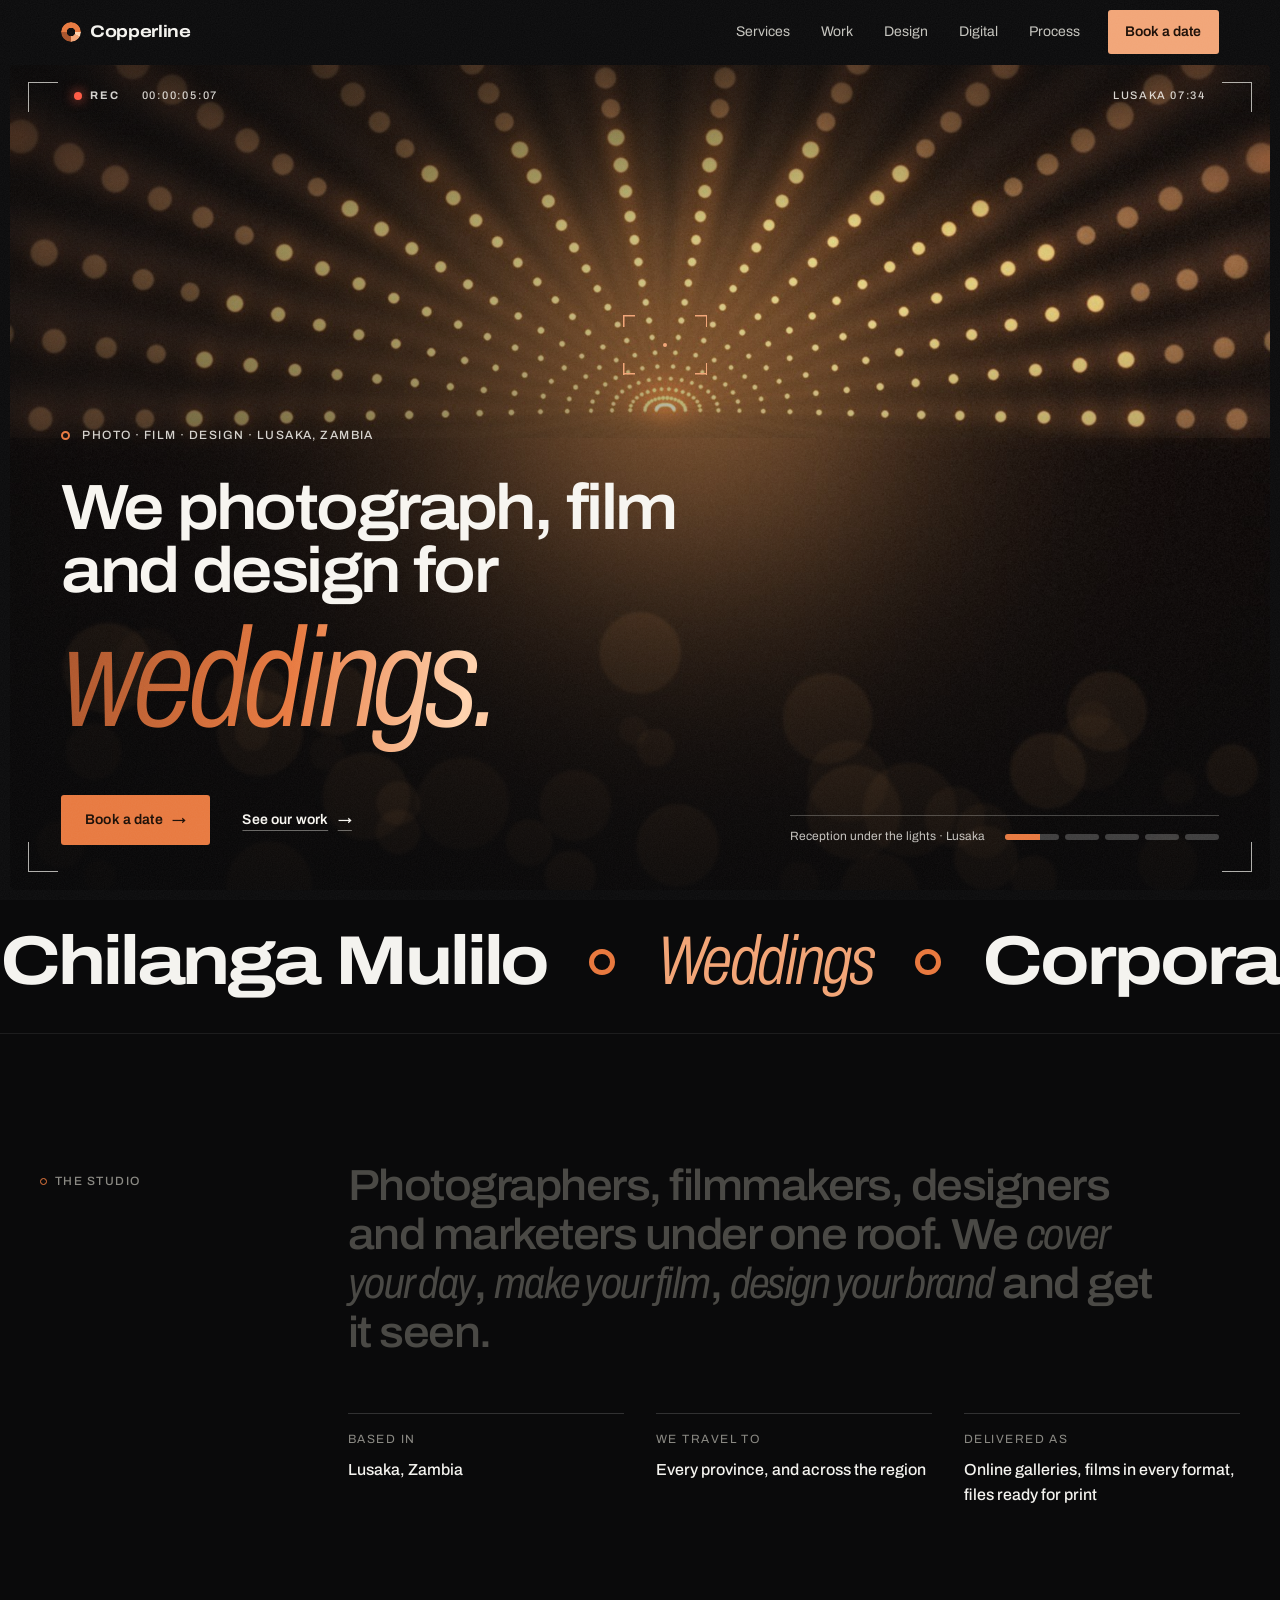
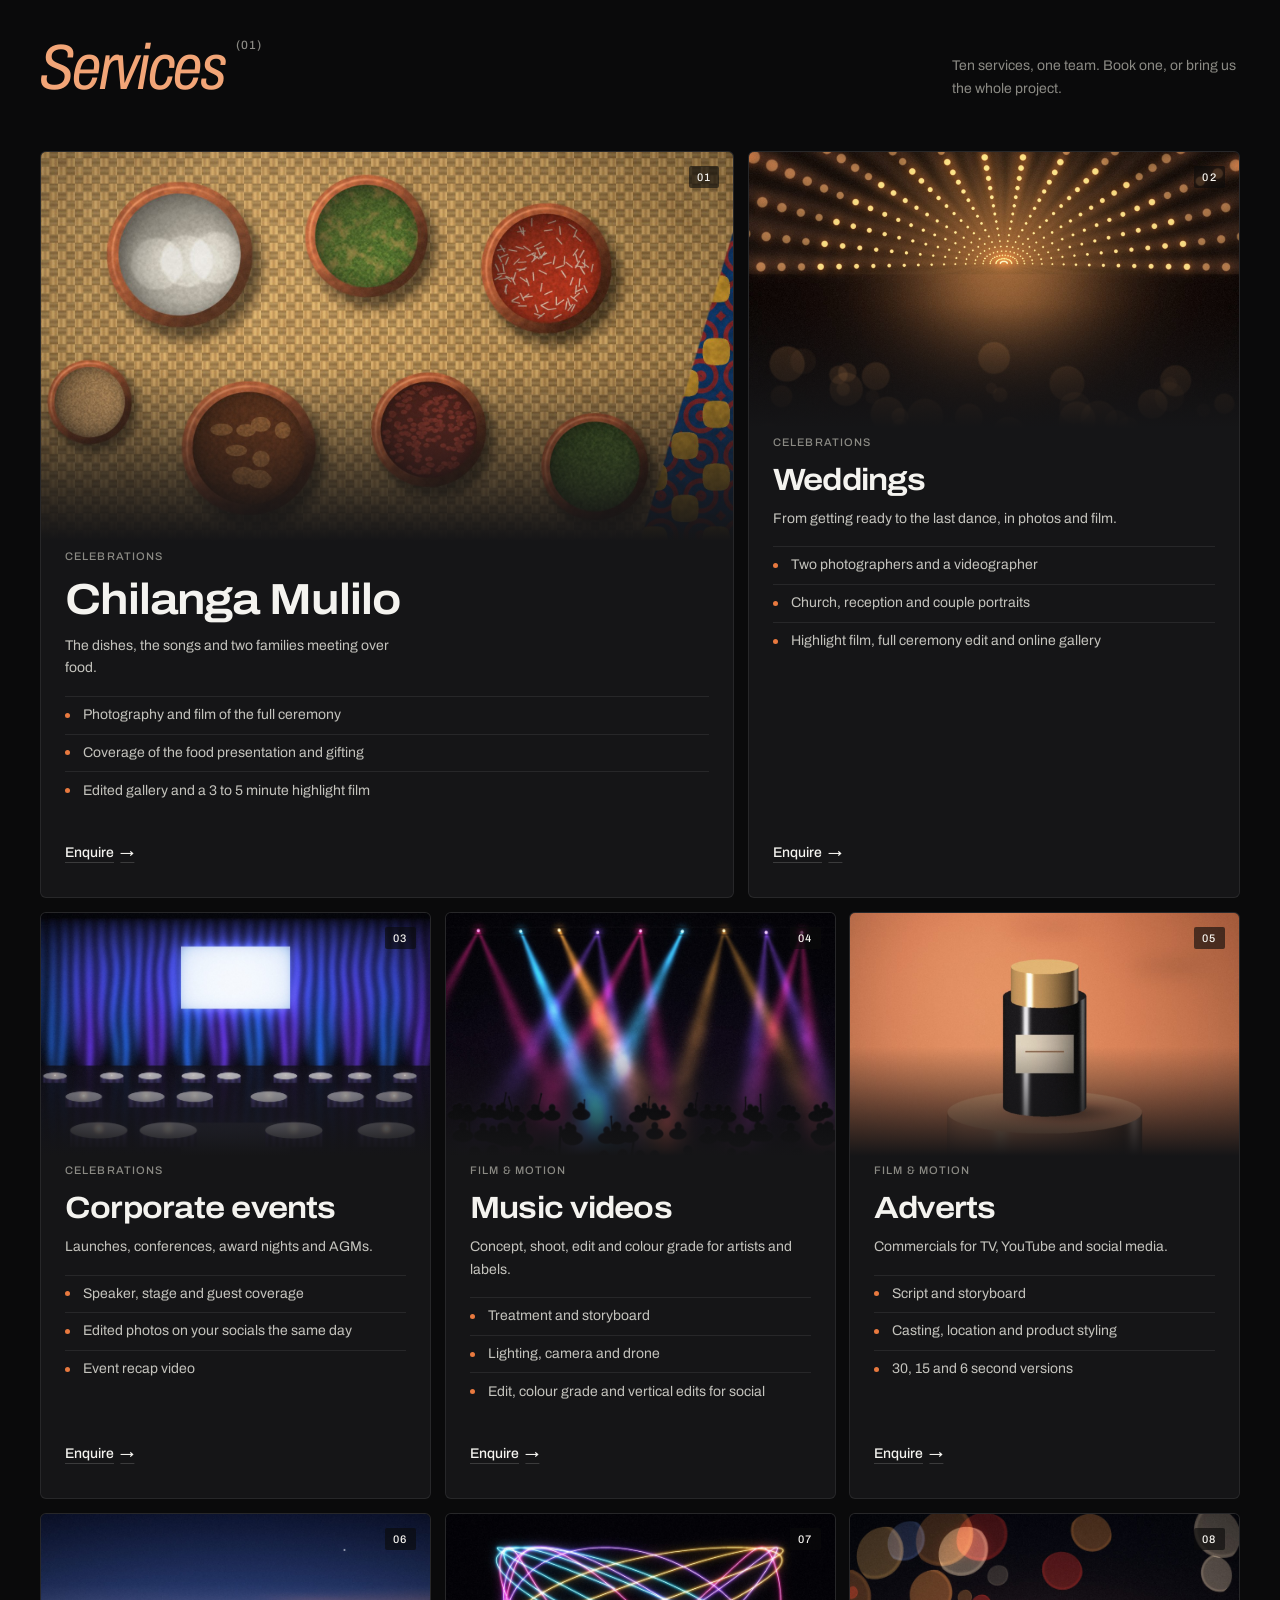
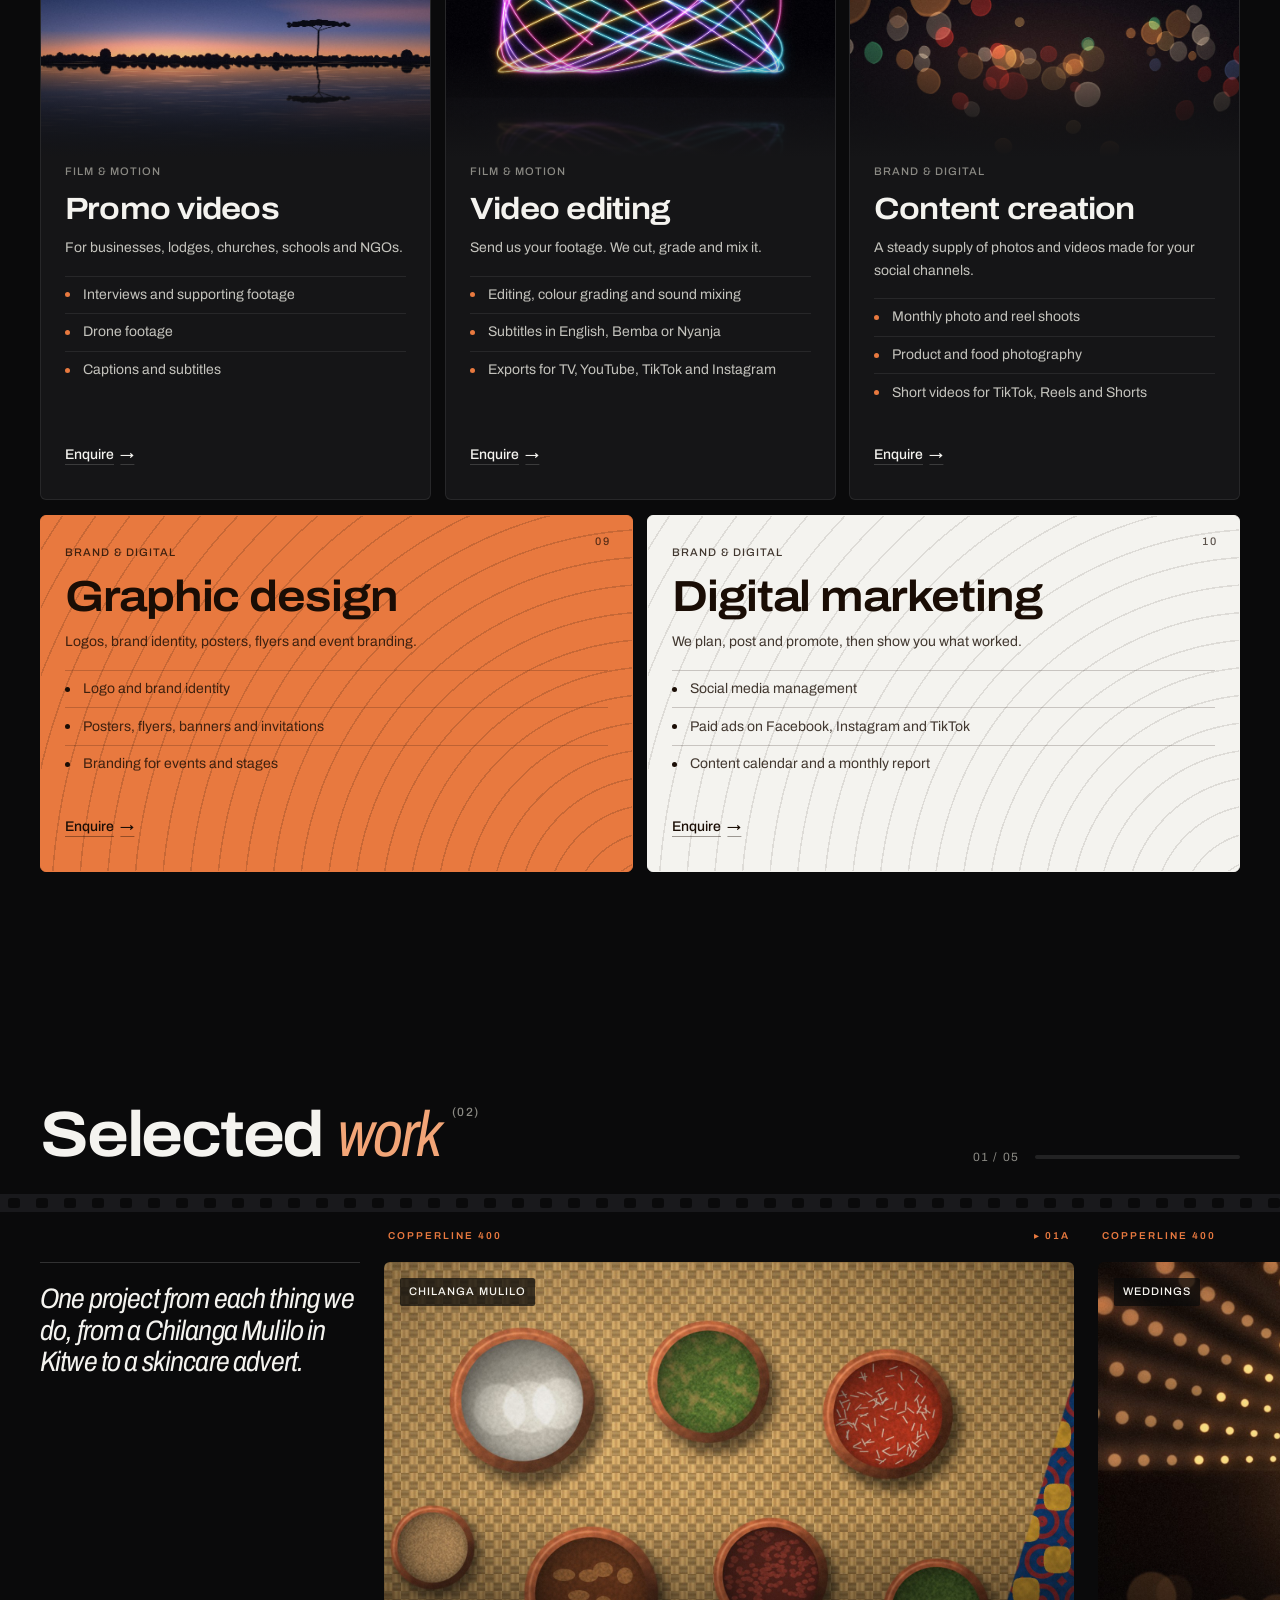
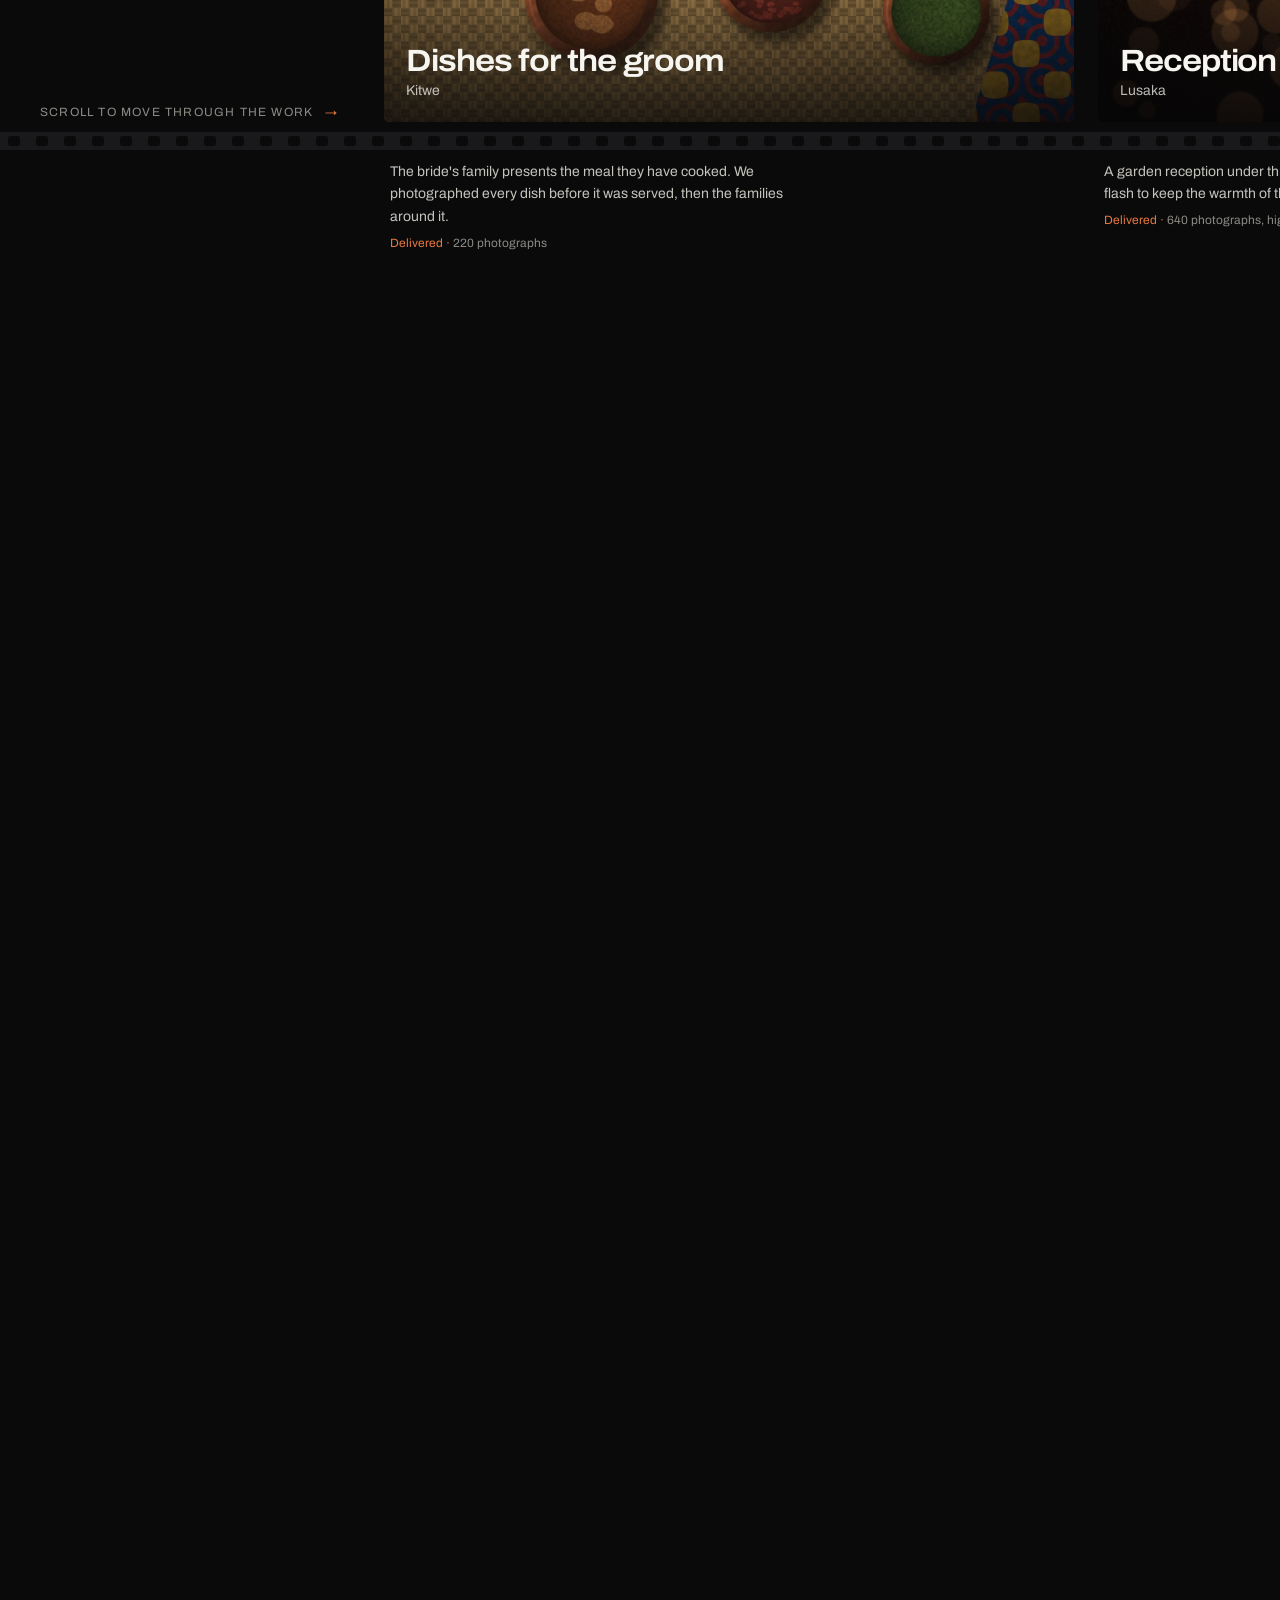
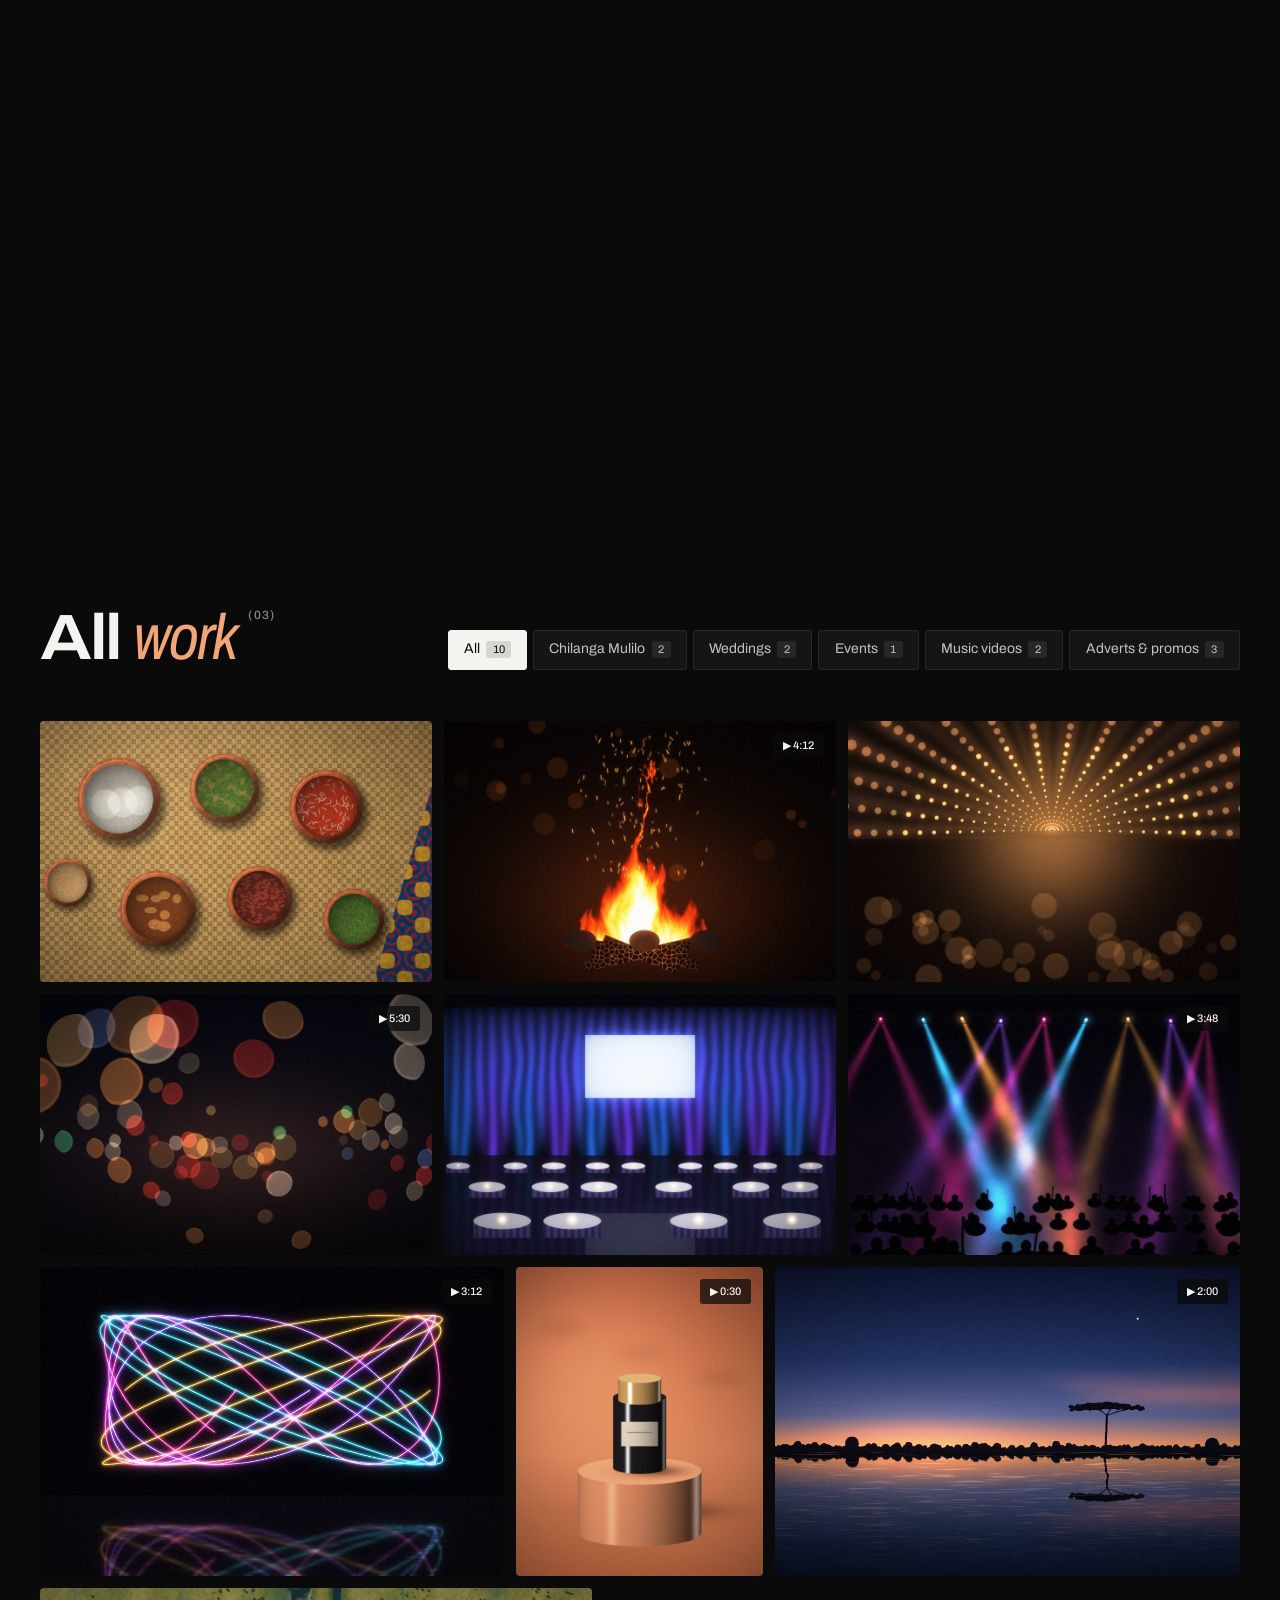
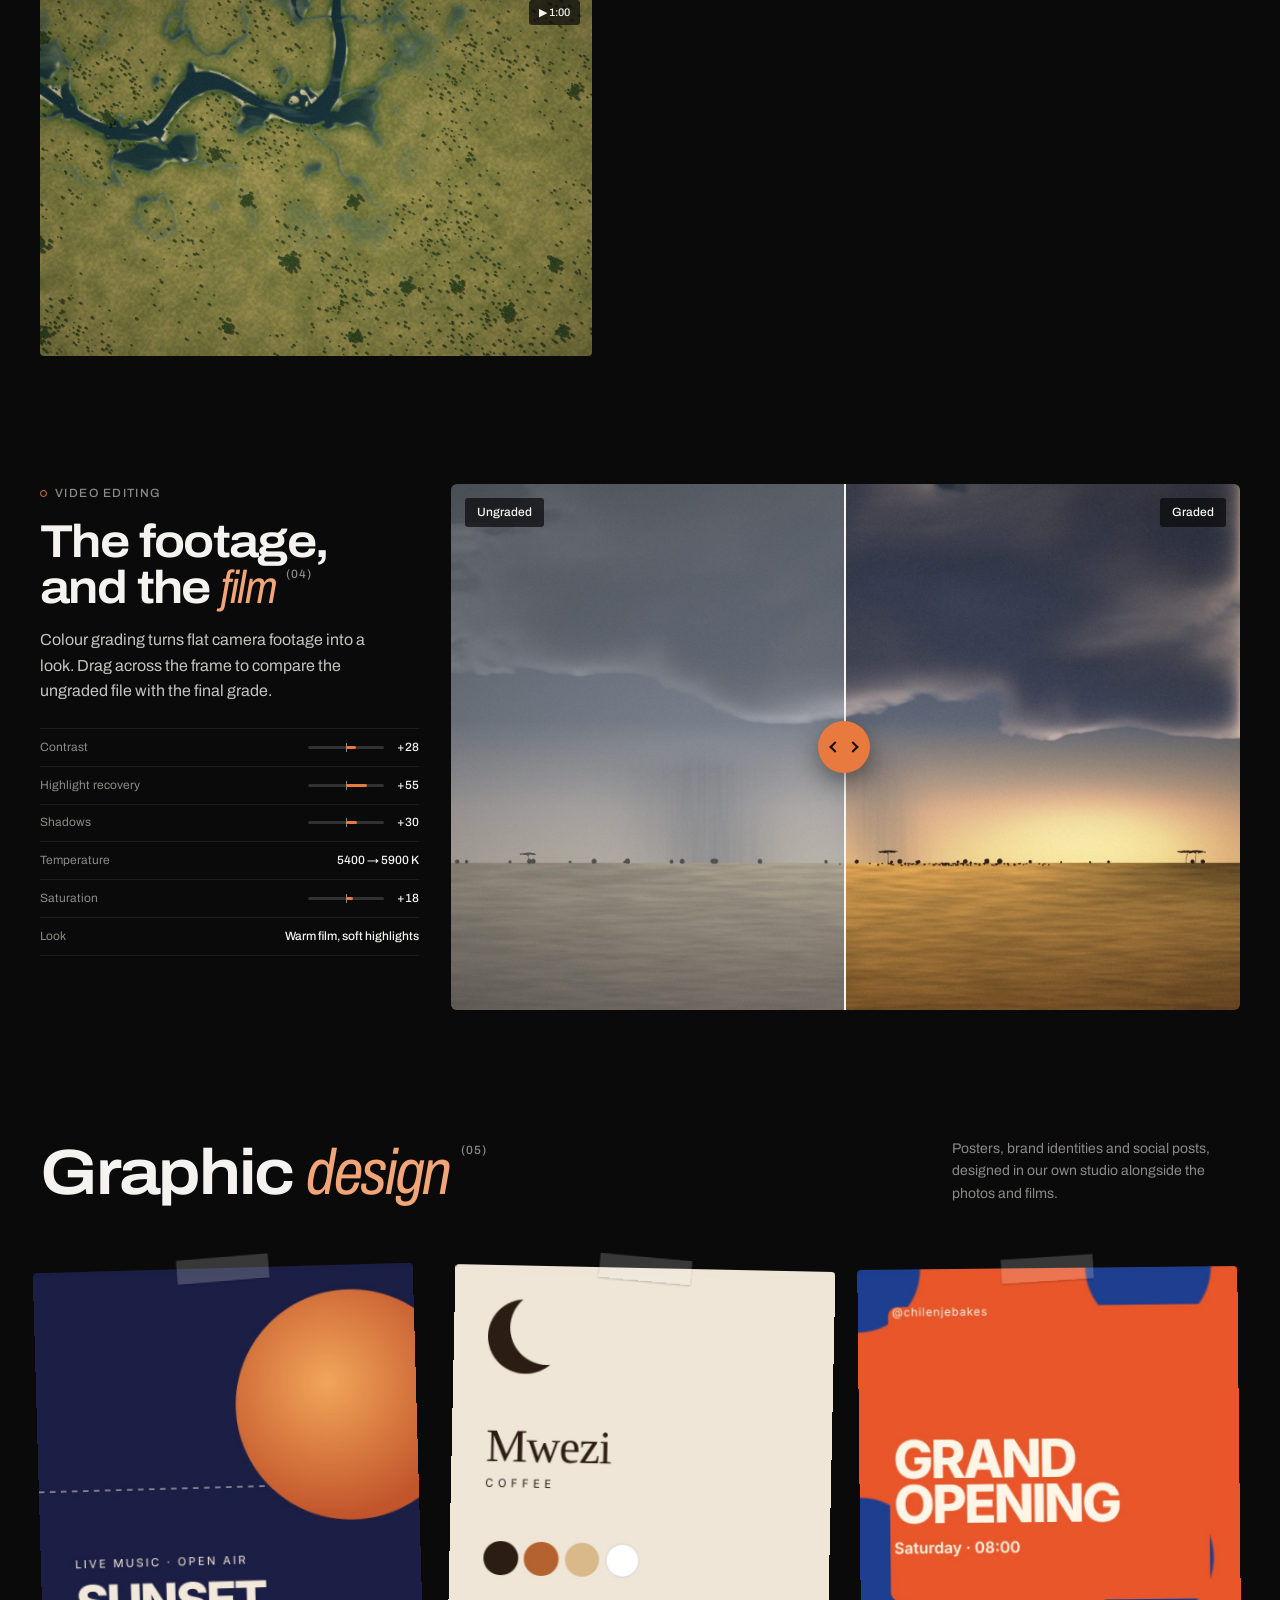
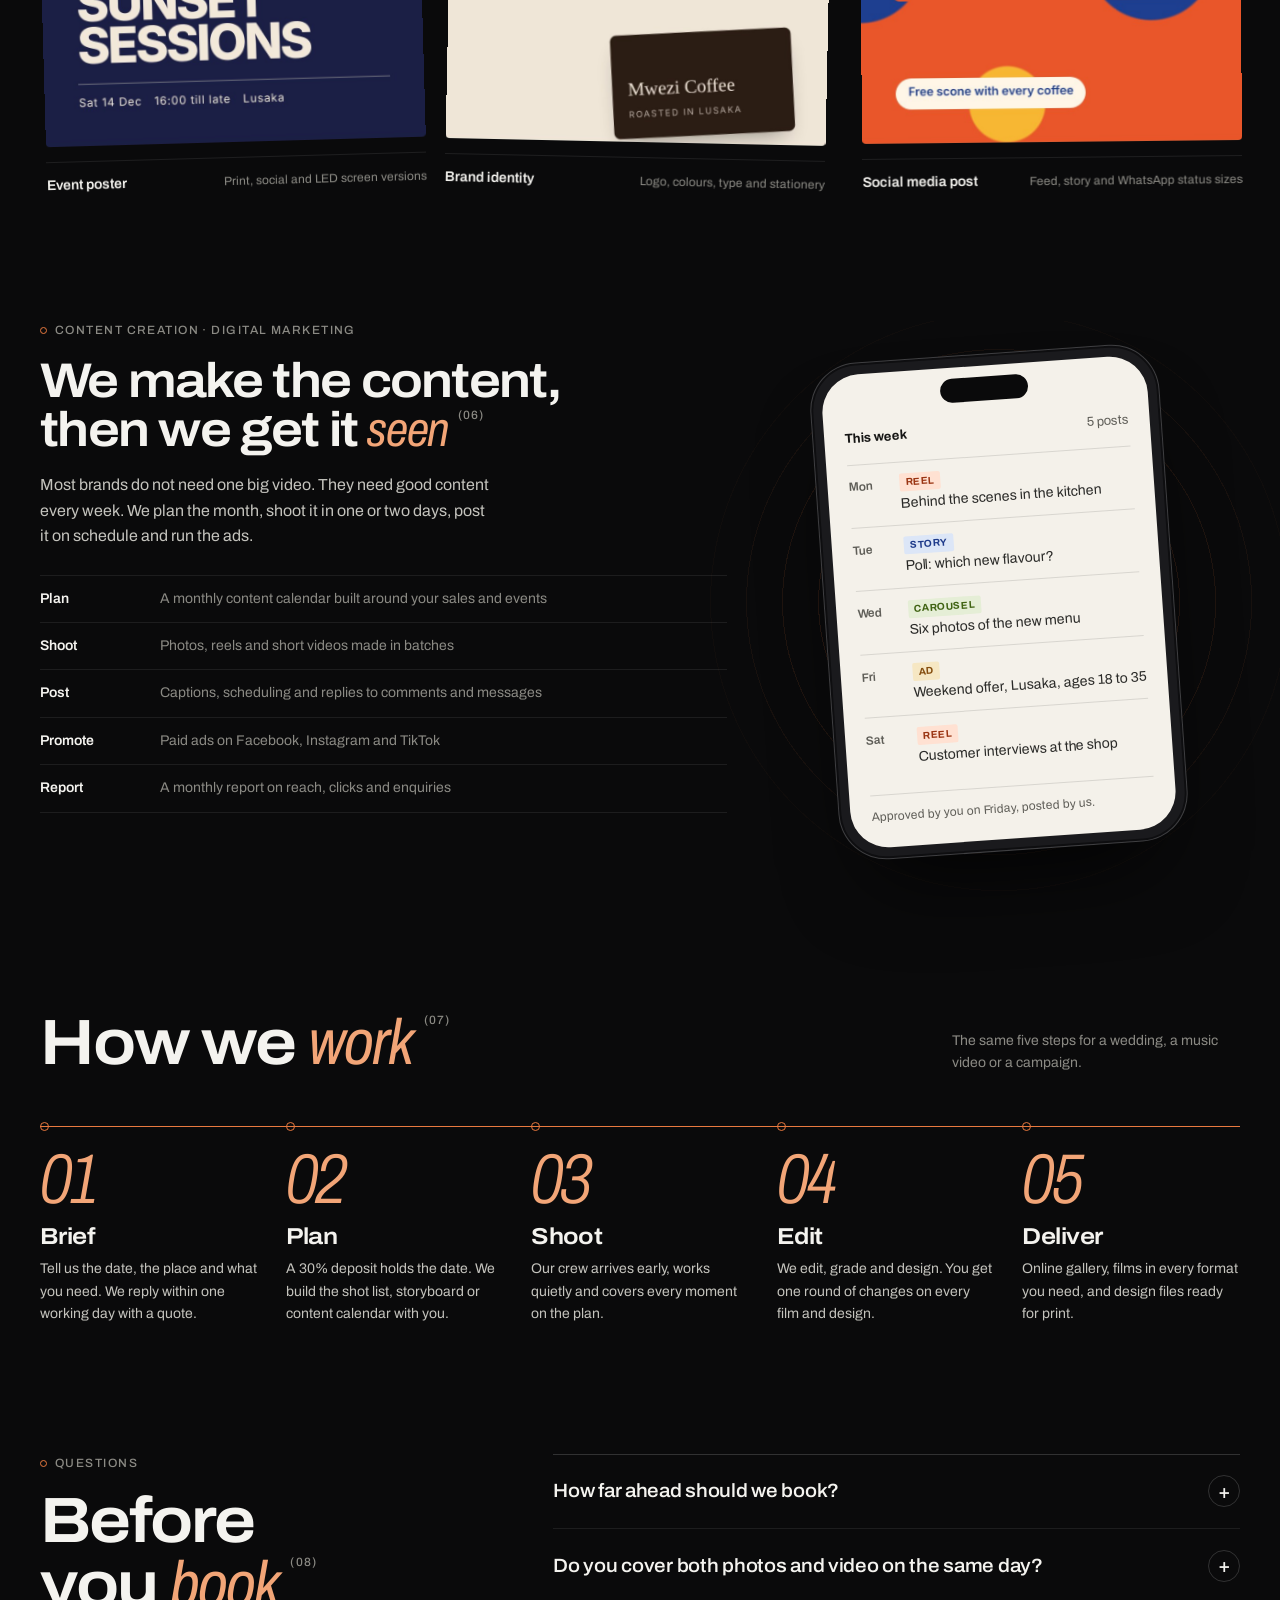
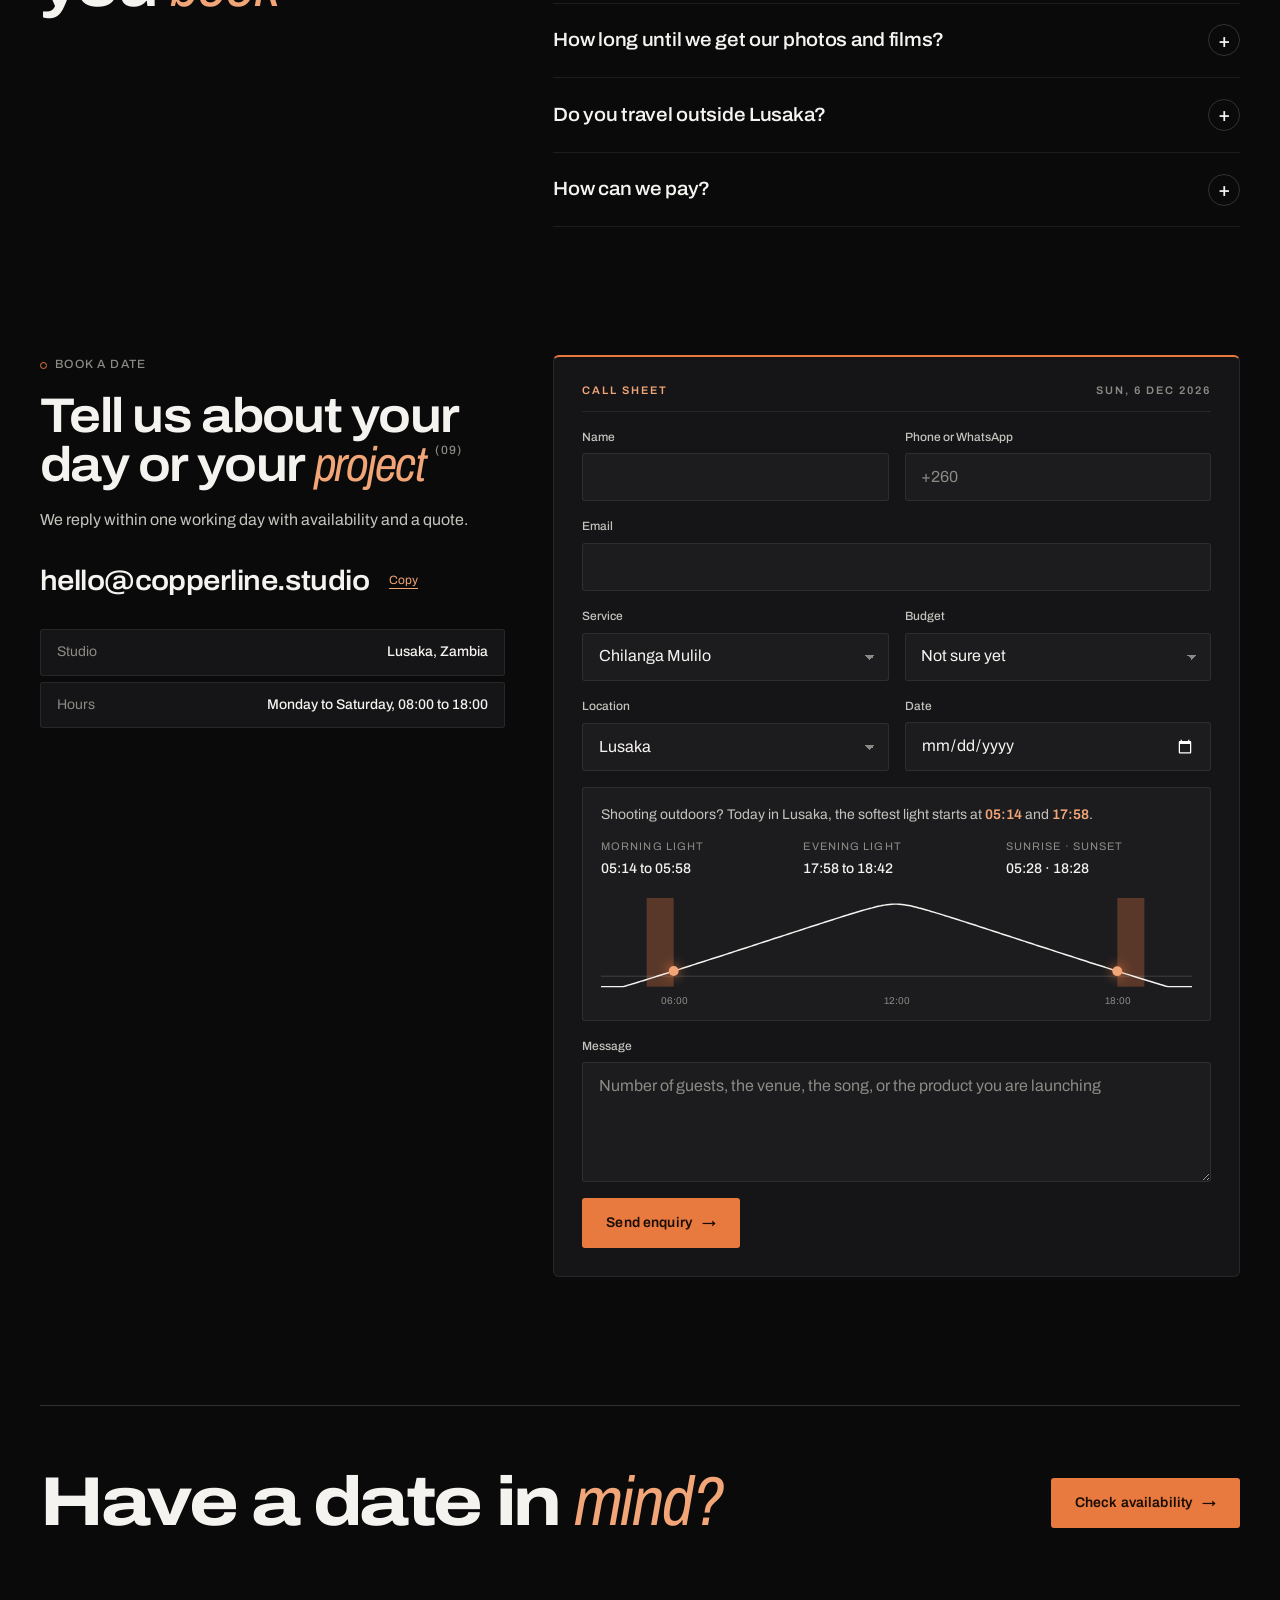
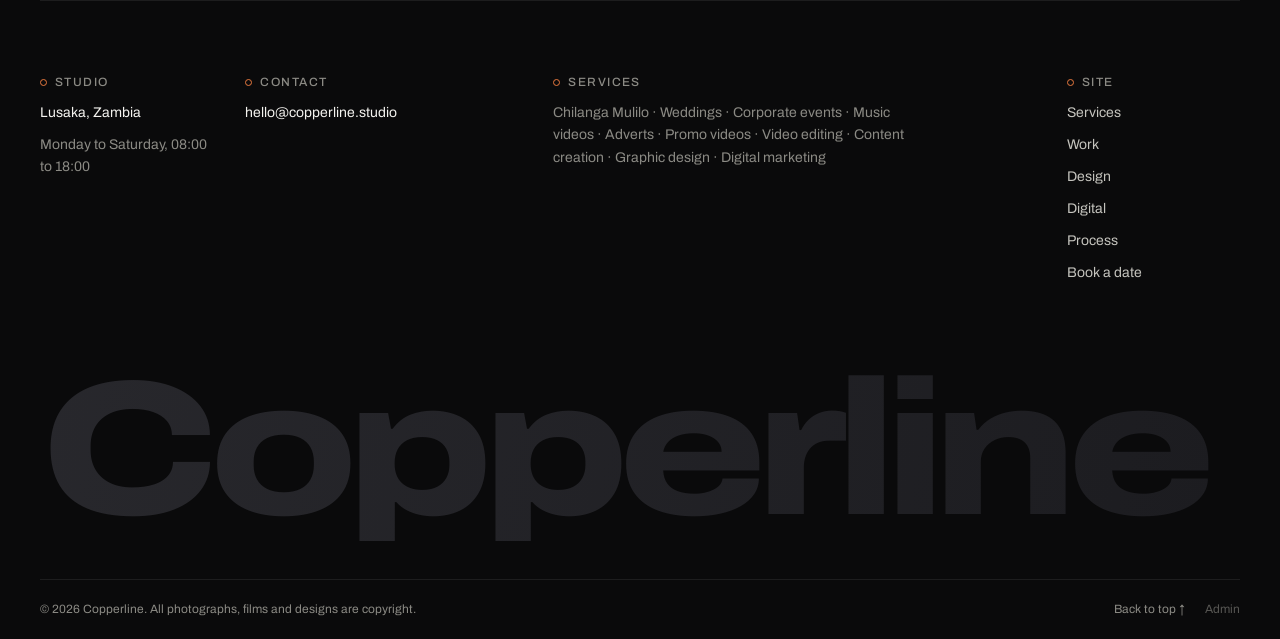
==== commit fe78d844: "Update Copperline Studio visual design Co-authored-by: Copilot <223556219+Copilot@users.noreply.gith" ====
--- a/index.html
+++ b/index.html
@@ -8,7 +8,7 @@
 <meta name="description" content="Photography, film and design studio in Lusaka, Zambia.">
 <link rel="preconnect" href="https://fonts.googleapis.com">
 <link rel="preconnect" href="https://fonts.gstatic.com" crossorigin>
-<link rel="stylesheet" href="https://fonts.googleapis.com/css2?family=Archivo:ital,wdth,wght@0,62..125,300..800;1,62..125,300..800&family=Geist:wght@300..700&display=swap">
+<link rel="stylesheet" href="https://fonts.googleapis.com/css2?family=Archivo:ital,wdth,wght@0,62..125,300..800;1,62..125,300..800&display=swap">
 <link rel="stylesheet" href="css/styles.css">
 </head>
 <body>
@@ -37,6 +37,11 @@
     <div class="hero-frame">
       <div class="hero-media" id="hero-media"></div>
       <div class="hero-shade" aria-hidden="true"></div>
+      <div class="vf" aria-hidden="true">
+        <span class="vf-c tl"></span><span class="vf-c tr"></span><span class="vf-c bl"></span><span class="vf-c br"></span>
+        <p class="vf-top"><span class="vf-rec"><i></i>Rec</span><span class="vf-tc" id="vf-tc">00:00:00:00</span><span class="vf-clock" id="vf-clock"></span></p>
+        <span class="vf-focus" id="vf-focus"></span>
+      </div>
       <div class="hero-content">
         <p class="hero-chip"><span class="dot" aria-hidden="true"></span><span data-c="hero.kicker"></span></p>
         <h1 class="hero-title" id="hero-title">
@@ -65,27 +70,27 @@
 
   <section class="statement" aria-labelledby="statement-title">
     <div class="wrap statement-grid">
-      <p class="label" id="statement-title" data-c="statement.label"></p>
+      <p class="label" id="statement-title" data-c="statement.label" data-reveal></p>
       <div class="statement-body">
         <p class="statement-text" id="statement-text"></p>
-        <dl class="facts" id="facts"></dl>
+        <dl class="facts" id="facts" data-reveal="kids"></dl>
       </div>
     </div>
   </section>
 
   <section class="services" id="services" aria-labelledby="services-title">
     <div class="wrap">
-      <header class="section-head">
+      <header class="section-head" data-reveal>
         <h2 id="services-title" data-c="services.title"></h2>
         <p class="section-aside" data-c="services.intro"></p>
       </header>
-      <div class="bento" id="svc-bento"></div>
+      <div class="bento" id="svc-bento" data-reveal="kids"></div>
     </div>
   </section>
 
   <section class="hs" id="work" aria-labelledby="work-title">
     <div class="hs-sticky">
-      <div class="hs-head wrap">
+      <div class="hs-head wrap" data-reveal>
         <h2 id="work-title" data-c="work.featuredTitle"></h2>
         <div class="hs-progress" aria-hidden="true">
           <span class="hs-count" id="hs-count">01 / 01</span>
@@ -100,7 +105,7 @@
 
   <section class="index-section" aria-labelledby="all-title">
     <div class="wrap">
-      <header class="section-head">
+      <header class="section-head" data-reveal>
         <h2 id="all-title" data-c="work.allTitle"></h2>
         <div class="tabs" id="tabs" role="group" aria-label="Show work from"></div>
       </header>
@@ -110,13 +115,13 @@
 
   <section class="process" id="editing" aria-labelledby="grade-title" data-show="editing">
     <div class="wrap process-grid">
-      <div class="process-text">
+      <div class="process-text" data-reveal>
         <p class="label" data-c="editing.label"></p>
         <h2 id="grade-title" data-c="editing.title"></h2>
         <p data-c="editing.text"></p>
         <dl class="adjust" id="adjust"></dl>
       </div>
-      <figure class="compare" id="compare" style="--pos: 50%">
+      <figure class="compare" id="compare" style="--pos: 50%" data-reveal>
         <img id="compare-final" alt="Finished frame">
         <div class="compare-raw"><img id="compare-raw" alt="Unedited frame"></div>
         <span class="compare-tag tag-raw" data-c="editing.beforeLabel"></span>
@@ -130,27 +135,29 @@
 
   <section class="design" id="design" aria-labelledby="design-title" data-show="design">
     <div class="wrap">
-      <header class="section-head">
+      <header class="section-head" data-reveal>
         <h2 id="design-title" data-c="design.title"></h2>
         <p class="section-aside" data-c="design.intro"></p>
       </header>
-      <div class="design-grid" id="design-grid"></div>
+      <div class="design-grid" id="design-grid" data-reveal="kids"></div>
     </div>
   </section>
 
   <section class="digital" id="digital" aria-labelledby="digital-title" data-show="digital">
     <div class="wrap digital-grid">
-      <div class="digital-text">
+      <div class="digital-text" data-reveal>
         <p class="label" data-c="digital.label"></p>
         <h2 id="digital-title" data-c="digital.title"></h2>
         <p data-c="digital.text"></p>
         <ul class="ticks" id="ticks"></ul>
       </div>
-      <div class="phone" role="img" aria-label="Example content calendar for one week">
-        <div class="phone-screen">
-          <p class="phone-top"><span data-c="digital.calendarTitle"></span><span id="cal-count"></span></p>
-          <ul class="cal" id="cal"></ul>
-          <p class="phone-foot" data-c="digital.calendarNote"></p>
+      <div class="phone-stage" data-reveal>
+        <div class="phone" role="img" aria-label="Example content calendar for one week">
+          <div class="phone-screen">
+            <p class="phone-top"><span data-c="digital.calendarTitle"></span><span id="cal-count"></span></p>
+            <ul class="cal" id="cal"></ul>
+            <p class="phone-foot" data-c="digital.calendarNote"></p>
+          </div>
         </div>
       </div>
     </div>
@@ -158,27 +165,27 @@
 
   <section class="steps-section" id="process" aria-labelledby="process-title">
     <div class="wrap">
-      <header class="section-head">
+      <header class="section-head" data-reveal>
         <h2 id="process-title" data-c="process.title"></h2>
         <p class="section-aside" data-c="process.intro"></p>
       </header>
-      <ol class="steps" id="steps"></ol>
+      <ol class="steps" id="steps" data-reveal="kids"></ol>
     </div>
   </section>
 
   <section class="faq" aria-labelledby="faq-title">
     <div class="wrap faq-grid">
-      <div class="faq-head">
+      <div class="faq-head" data-reveal>
         <p class="label" data-c="faq.label"></p>
         <h2 id="faq-title" data-c="faq.title"></h2>
       </div>
-      <div class="faq-list" id="faq-list"></div>
+      <div class="faq-list" id="faq-list" data-reveal="kids"></div>
     </div>
   </section>
 
   <section class="contact" id="contact" aria-labelledby="contact-title">
     <div class="wrap contact-grid">
-      <div class="contact-intro">
+      <div class="contact-intro" data-reveal>
         <p class="label" data-c="contact.label"></p>
         <h2 id="contact-title" data-c="contact.title"></h2>
         <p data-c="contact.text"></p>
@@ -189,7 +196,8 @@
         <ul class="contact-list" id="contact-list"></ul>
       </div>
 
-      <form class="form" id="form" novalidate>
+      <form class="form" id="form" novalidate data-reveal>
+        <p class="form-top" aria-hidden="true"><span>Call sheet</span><span id="form-today"></span></p>
         <div class="hp" aria-hidden="true"><label for="f-company">Company</label><input id="f-company" name="company" type="text" tabindex="-1" autocomplete="off"></div>
         <div class="row-2">
           <div class="field">
@@ -232,9 +240,9 @@
         <div class="light-note" id="light-note" aria-live="polite">
           <p class="light-head" id="light-head"></p>
           <dl class="light-times">
-            <div><dt>Morning light</dt><dd id="light-am">–</dd></div>
-            <div><dt>Evening light</dt><dd id="light-pm">–</dd></div>
-            <div><dt>Sunrise · sunset</dt><dd id="light-sun">–</dd></div>
+            <div><dt>Morning light</dt><dd id="light-am"></dd></div>
+            <div><dt>Evening light</dt><dd id="light-pm"></dd></div>
+            <div><dt>Sunrise · sunset</dt><dd id="light-sun"></dd></div>
           </dl>
           <svg class="light-arc" id="light-arc" viewBox="0 0 600 120" role="img" aria-label="Height of the sun through the day"></svg>
         </div>
@@ -254,7 +262,7 @@
 
 <footer class="site-footer">
   <div class="wrap">
-    <div class="footer-cta">
+    <div class="footer-cta" data-reveal>
       <p class="footer-lede" data-c="footer.ctaTitle"></p>
       <a class="btn btn-dark" href="#contact" data-c="footer.ctaButton"></a>
     </div>
@@ -279,6 +287,7 @@
         <a href="#services">Services</a><a href="#work">Work</a><a href="#design" data-show="design">Design</a><a href="#digital" data-show="digital">Digital</a><a href="#process">Process</a><a href="#contact">Book a date</a>
       </nav>
     </div>
+    <p class="footer-mark" id="footer-mark" aria-hidden="true"><span data-c="site.name"></span></p>
     <div class="footer-base">
       <p>© <span id="year">2026</span> <span data-c="site.name"></span>. <span data-c="footer.copyright"></span></p>
       <p class="footer-links"><a href="#top">Back to top ↑</a><a href="#admin" class="admin-link">Admin</a></p>
@@ -311,6 +320,7 @@
   </aside>
 </div>
 
+<div class="grain" aria-hidden="true"></div>
 <div class="cursor" id="cursor" aria-hidden="true"><span id="cursor-text">View</span></div>
 
 <script src="content/content.js"></script>
--- a/css/styles.css
+++ b/css/styles.css
@@ -1,8 +1,10 @@
 /* Copperline Studio
-   Layout: a dark studio screen. A plain top bar, a framed full-bleed opener,
-   bento cards for services, and one solid copper used for action and emphasis.
-   No gradients, glass or pills: small corners and hairline rules, like a grading suite.
-   Deliberately single-theme (dark). */
+   Concept: the studio as a camera. The opener is a viewfinder, featured work runs
+   along a film strip, grading settings read like a colour panel, and copper is the
+   one colour used for action and emphasis. One typeface, Archivo: wide and bold for
+   headlines, narrow light italic in copper for the accent words.
+   A fine grain sits over everything like film stock.
+   Deliberately single theme (dark). */
 :root {
   --bg: #0A0A0B;
   --bg-2: #101012;
@@ -19,9 +21,12 @@
   --grad: var(--accent);
   --photo-ink: #F7F5F0;
   --error: #FF8A73;
+  --rec: #FF5A43;
+  /* Polished copper, for type that should catch the light. Starts and ends on the same tone so it loops. */
+  --sheen: linear-gradient(100deg, #A9532A 0%, #E8793F 26%, #FFD3AE 45%, #F2A577 55%, #E8793F 74%, #A9532A 100%);
 
   --display: "Archivo", "Helvetica Neue", Arial, system-ui, sans-serif;
-  --sans: "Geist", "Helvetica Neue", Helvetica, Arial, system-ui, sans-serif;
+  --sans: "Archivo", "Helvetica Neue", Helvetica, Arial, system-ui, sans-serif;
 
   --t-xs: 0.75rem;
   --t-sm: 0.875rem;
@@ -69,11 +74,35 @@
 .wrap { width: 100%; max-width: calc(var(--maxw) + 2 * 40px); margin-inline: auto; padding-left: var(--gutter); padding-right: var(--gutter-r); }
 @media (min-width: 800px) { .wrap { padding-left: max(40px, env(safe-area-inset-left, 0px)); padding-right: max(40px, env(safe-area-inset-right, 0px)); } }
 .label { display: inline-flex; align-items: center; gap: 0.5rem; font-size: var(--t-xs); font-weight: 500; letter-spacing: 0.12em; text-transform: uppercase; color: var(--muted); }
-.label::before { content: ""; width: 16px; height: 1px; background: var(--accent); }
+.label::before { content: ""; flex: none; width: 7px; height: 7px; border-radius: 50%; border: 1.5px solid var(--accent); }
 .section-head { display: flex; flex-wrap: wrap; align-items: end; justify-content: space-between; gap: 1rem 3rem; margin-bottom: clamp(2rem, 4vw, 3.25rem); }
 .section-aside { color: var(--muted); font-size: var(--t-sm); max-width: 36ch; }
 .chip { display: inline-flex; align-items: center; gap: 0.4rem; align-self: flex-start; font-size: 0.6875rem; font-weight: 500; letter-spacing: 0.1em; text-transform: uppercase; color: var(--muted); white-space: nowrap; }
 .chip-glass { padding: 0.3rem 0.55rem; border-radius: 2px; background: rgba(10, 10, 10, 0.72); color: var(--photo-ink); }
+
+/* The last word of each headline, set narrow, light and italic by main.js, against the wide bold headline */
+.it { font-family: var(--display); font-style: italic; font-weight: 400; font-stretch: 78%; letter-spacing: -0.03em; color: var(--accent-2); padding-right: 0.06em; }
+
+/* Section numbers, counted by CSS so hidden sections drop out of the sequence */
+main { counter-reset: sec; }
+main > section:not(.hero):not(.statement) { counter-increment: sec; }
+main > section h2[id$="-title"]::after {
+  content: "(" counter(sec, decimal-leading-zero) ")"; display: inline-block; vertical-align: top; margin: 0.25em 0 0 0.6em;
+  font: 500 var(--t-xs)/1 var(--sans); font-stretch: 100%; letter-spacing: 0.1em; color: var(--muted);
+}
+
+/* Reveal on scroll. main.js adds .reveal-on only when motion is welcome, so content never hides without it.
+   Fill mode is backwards, so once the reveal ends each element's own hover transforms take over again. */
+@keyframes reveal { from { opacity: 0; translate: 0 32px; } to { opacity: 1; translate: none; } }
+.reveal-on [data-reveal]:not([data-reveal="kids"]):not(.in), .reveal-on [data-reveal="kids"]:not(.in) > * { opacity: 0; }
+.reveal-on [data-reveal]:not([data-reveal="kids"]).in, .reveal-on [data-reveal="kids"].in > * { animation: reveal 1s var(--ease) backwards; }
+.reveal-on [data-reveal="kids"].in > :nth-child(2) { animation-delay: 0.07s; }
+.reveal-on [data-reveal="kids"].in > :nth-child(3) { animation-delay: 0.14s; }
+.reveal-on [data-reveal="kids"].in > :nth-child(4) { animation-delay: 0.21s; }
+.reveal-on [data-reveal="kids"].in > :nth-child(5) { animation-delay: 0.28s; }
+.reveal-on [data-reveal="kids"].in > :nth-child(n+6) { animation-delay: 0.35s; }
+/* While the editor is open the page re-renders on every keystroke, so show everything at once */
+.cms-open [data-reveal], .cms-open [data-reveal="kids"] > * { opacity: 1 !important; animation: none !important; }
 
 /* ---------- Buttons ---------- */
 .btn {
@@ -105,7 +134,12 @@
   padding: 0 calc(max(10px, env(safe-area-inset-right, 0px)) + clamp(18px, 4vw, 56px)) 0 calc(max(10px, env(safe-area-inset-left, 0px)) + clamp(18px, 4vw, 56px));
 }
 .wordmark { display: inline-flex; align-items: center; gap: 0.55rem; text-decoration: none; font-family: var(--display); font-weight: 700; font-stretch: 118%; font-size: 1.05rem; letter-spacing: -0.02em; }
-.wordmark::before { content: ""; width: 18px; height: 18px; border-radius: 50%; background: var(--grad); box-shadow: inset 0 0 0 4px rgba(10, 10, 11, 0.9); }
+/* The mark is a lens ring that turns as the page scrolls (main.js sets --spin) */
+.wordmark::before {
+  content: ""; width: 20px; height: 20px; border-radius: 50%;
+  background: conic-gradient(from var(--spin, 0deg), var(--accent) 0 25%, #FFD3AE 0 32%, var(--accent-2) 0 50%, #A9532A 0 75%, var(--accent) 0);
+  -webkit-mask: radial-gradient(circle, transparent 0 4px, #000 4.5px); mask: radial-gradient(circle, transparent 0 4px, #000 4.5px);
+}
 .nav { display: flex; align-items: center; gap: 0.25rem; }
 .nav a { text-decoration: none; text-underline-offset: 8px; font-size: var(--t-sm); color: var(--ink-2); padding: 0.5rem 0.85rem; transition: color 0.2s; }
 .nav a:hover { color: var(--ink); text-decoration: underline; text-decoration-color: var(--line-2); }
@@ -121,7 +155,7 @@
     opacity: 0; visibility: hidden; transition: opacity 0.3s var(--ease), visibility 0.3s;
   }
   .nav a { font-family: var(--display); font-weight: 650; font-stretch: 112%; font-size: clamp(2rem, 9vw, 3rem); letter-spacing: -0.03em; color: var(--ink); padding: 0.3rem 0; background: none !important; }
-  .nav .nav-cta { margin: 1.2rem 0 0; text-align: center; font-size: 1.1rem; font-family: var(--sans); letter-spacing: 0; padding: 1rem; background: var(--grad) !important; }
+  .nav .nav-cta { margin: 1.2rem 0 0; text-align: center; font-size: 1.1rem; font-family: var(--sans); font-stretch: 100%; letter-spacing: 0; padding: 1rem; background: var(--grad) !important; }
   .site-header.menu-open .nav { opacity: 1; visibility: visible; }
 }
 
@@ -135,13 +169,44 @@
   transition: clip-path 1.7s cubic-bezier(0.76, 0, 0.18, 1), transform 9s cubic-bezier(0.2, 0.6, 0.2, 1);
 }
 .hero-media img.on { clip-path: circle(150% at var(--at, 50% 50%)); transform: scale(1); }
-.hero-shade { position: absolute; inset: 0; z-index: 1; background: linear-gradient(to top, rgba(6, 6, 7, 0.86) 0%, rgba(6, 6, 7, 0.35) 45%, rgba(6, 6, 7, 0.1) 70%), linear-gradient(to right, rgba(6, 6, 7, 0.5), rgba(6, 6, 7, 0) 65%); }
+.hero-shade { position: absolute; inset: 0; z-index: 1; background: linear-gradient(to top, rgba(6, 6, 7, 0.86) 0%, rgba(6, 6, 7, 0.35) 45%, rgba(6, 6, 7, 0.1) 70%), linear-gradient(to right, rgba(6, 6, 7, 0.5), rgba(6, 6, 7, 0) 65%), linear-gradient(to bottom, rgba(6, 6, 7, 0.5), rgba(6, 6, 7, 0) 20%); }
+
+/* Viewfinder overlay: frame corners, REC light, timecode, local time and a focus box on each slide's focus point */
+.vf { position: absolute; inset: 0; z-index: 2; pointer-events: none; color: var(--photo-ink); }
+.vf-c { position: absolute; width: 30px; height: 30px; border: 0 solid rgba(247, 245, 240, 0.7); }
+.vf-c.tl { left: 18px; top: 18px; border-width: 1.5px 0 0 1.5px; }
+.vf-c.tr { right: 18px; top: 18px; border-width: 1.5px 1.5px 0 0; }
+.vf-c.bl { left: 18px; bottom: 18px; border-width: 0 0 1.5px 1.5px; }
+.vf-c.br { right: 18px; bottom: 18px; border-width: 0 1.5px 1.5px 0; }
+.vf-top { position: absolute; left: 64px; right: 64px; top: 26px; display: flex; align-items: center; gap: 1.4rem; font-size: 0.6875rem; font-weight: 500; line-height: 1; letter-spacing: 0.16em; text-transform: uppercase; font-variant-numeric: tabular-nums; color: rgba(247, 245, 240, 0.86); }
+.vf-rec { display: inline-flex; align-items: center; gap: 0.5rem; font-weight: 700; }
+.vf-rec i { width: 8px; height: 8px; border-radius: 50%; background: var(--rec); box-shadow: 0 0 12px var(--rec); animation: blink 1.4s steps(1) infinite; }
+@keyframes blink { 50% { opacity: 0.15; } }
+.vf-clock { margin-left: auto; }
+.vf-focus {
+  --l: 12px; position: absolute; left: 50%; top: 50%; width: 84px; height: 60px; translate: -50% -50%;
+  color: rgba(247, 245, 240, 0.8); transition: left 1.5s var(--ease), top 1.5s var(--ease);
+  background:
+    linear-gradient(currentColor 0 0) left top / var(--l) 1.5px, linear-gradient(currentColor 0 0) left top / 1.5px var(--l),
+    linear-gradient(currentColor 0 0) right top / var(--l) 1.5px, linear-gradient(currentColor 0 0) right top / 1.5px var(--l),
+    linear-gradient(currentColor 0 0) left bottom / var(--l) 1.5px, linear-gradient(currentColor 0 0) left bottom / 1.5px var(--l),
+    linear-gradient(currentColor 0 0) right bottom / var(--l) 1.5px, linear-gradient(currentColor 0 0) right bottom / 1.5px var(--l);
+  background-repeat: no-repeat;
+}
+.vf-focus::after { content: ""; position: absolute; left: 50%; top: 50%; width: 4px; height: 4px; margin: -2px 0 0 -2px; border-radius: 50%; background: currentColor; }
+.vf-focus.lock { animation: lock 1.8s var(--ease) both; }
+@keyframes lock {
+  0%, 35% { scale: 1.45; opacity: 0.35; color: rgba(247, 245, 240, 0.8); }
+  65% { scale: 0.94; opacity: 1; }
+  100% { scale: 1; opacity: 1; color: var(--accent-2); }
+}
+
 .hero-content {
-  position: relative; z-index: 2; height: 100%; display: flex; flex-direction: column; justify-content: flex-end; gap: clamp(1.25rem, 2.5vw, 2rem);
+  position: relative; z-index: 3; height: 100%; display: flex; flex-direction: column; justify-content: flex-end; gap: clamp(1.25rem, 2.5vw, 2rem);
   padding: 0 clamp(18px, 4vw, 56px) clamp(1.5rem, 3.5vw, 3rem);
 }
 .hero-chip { display: inline-flex; align-items: center; gap: 0.75rem; align-self: flex-start; font-size: var(--t-xs); font-weight: 500; letter-spacing: 0.12em; text-transform: uppercase; color: rgba(247, 245, 240, 0.85); animation: fade 0.8s 0.2s both; }
-.dot { width: 28px; height: 1px; background: var(--accent); }
+.dot { flex: none; width: 9px; height: 9px; border-radius: 50%; border: 2px solid var(--accent); }
 @keyframes fade { from { opacity: 0; } to { opacity: 1; } }
 .hero-title { font-size: clamp(2.2rem, 5vw, 4.6rem); font-weight: 600; line-height: 0.98; letter-spacing: -0.04em; }
 .hero-title .ln { display: block; overflow: hidden; padding-bottom: 0.1em; margin-bottom: -0.1em; }
@@ -151,10 +216,15 @@
 .hero-title .ln:nth-child(3) > span { animation-delay: 0.61s; }
 @keyframes rise { from { transform: translateY(105%); } to { transform: none; } }
 .hero-title .ln.ln-word { padding-bottom: 0.04em; margin-bottom: -0.04em; }
-.hero-title .ln-word { font-size: clamp(3rem, 9.4vw, 9.2rem); font-weight: 750; font-stretch: 120%; line-height: 0.9; letter-spacing: -0.055em; }
-.hero-word { display: inline-block; line-height: 1.08; padding: 0 0.06em 0.06em 0; color: var(--accent); }
-.hero-word.in { animation: word-in 0.9s cubic-bezier(0.2, 0.75, 0.15, 1) both; }
+.hero-title .ln-word { font-size: clamp(2.6rem, 11vw, 10.5rem); font-style: italic; font-weight: 300; font-stretch: 75%; line-height: 0.92; letter-spacing: -0.045em; }
+.hero-word {
+  display: inline-block; line-height: 1.08; padding: 0 0.14em 0.06em 0;
+  background: var(--sheen); background-size: 200% 100%; -webkit-background-clip: text; background-clip: text; color: transparent;
+  animation: sheen 8s linear infinite;
+}
+.hero-word.in { animation: word-in 0.9s cubic-bezier(0.2, 0.75, 0.15, 1) both, sheen 8s linear infinite; }
 @keyframes word-in { from { transform: translateY(100%); opacity: 0; } to { transform: none; opacity: 1; } }
+@keyframes sheen { from { background-position: 0% 0; } to { background-position: 200% 0; } }
 .hero-foot { display: grid; grid-template-columns: minmax(0, 1fr) minmax(0, auto); align-items: end; gap: 1.25rem 2.5rem; }
 .hero-actions { display: flex; flex-wrap: wrap; align-items: center; gap: 0.75rem 1.75rem; }
 .hero-caption { display: flex; align-items: center; gap: 1.25rem; justify-self: end; padding-top: 0.75rem; border-top: 1px solid rgba(247, 245, 240, 0.25); }
@@ -172,22 +242,36 @@
   .hero-foot { grid-template-columns: minmax(0, 1fr); }
   .hero-caption { justify-self: stretch; flex-direction: column; align-items: stretch; gap: 0.7rem; }
   .hero-caption-text { max-width: none; }
-}
-
-/* ---------- Services band: a still index of what the studio does ---------- */
-.band { padding: clamp(1.5rem, 3vw, 2.25rem) var(--gutter-r) clamp(1.5rem, 3vw, 2.25rem) var(--gutter); border-bottom: 1px solid var(--line); }
-@media (min-width: 800px) { .band { padding-left: max(40px, env(safe-area-inset-left, 0px)); padding-right: max(40px, env(safe-area-inset-right, 0px)); } }
-.band-track { display: flex; flex-wrap: wrap; row-gap: 0.3rem; max-width: var(--maxw); margin-inline: auto; }
-.band-item { display: inline-flex; align-items: center; font-family: var(--display); font-weight: 600; font-stretch: 112%; font-size: clamp(1.05rem, 1.7vw, 1.4rem); line-height: 1.35; letter-spacing: -0.02em; color: var(--ink-2); white-space: nowrap; }
-.band-item:not(:last-child)::after { content: "/"; margin: 0 0.7em; color: var(--accent); font-weight: 400; }
+  .vf-c { width: 20px; height: 20px; }
+  .vf-c.tl, .vf-c.tr { top: 12px; } .vf-c.bl, .vf-c.br { bottom: 12px; }
+  .vf-c.tl, .vf-c.bl { left: 12px; } .vf-c.tr, .vf-c.br { right: 12px; }
+  .vf-top { left: 40px; right: 40px; top: 17px; gap: 0.9rem; font-size: 0.625rem; }
+  .vf-focus { display: none; }
+}
+
+/* Services band: a marquee of everything the studio does, alternating wide bold and narrow italic */
+.band { overflow: hidden; padding: clamp(1.25rem, 2.6vw, 2rem) 0; border-bottom: 1px solid var(--line); }
+.band-track { display: flex; width: max-content; animation: marquee calc(var(--n, 10) * 3.6s) linear infinite; }
+.band:hover .band-track { animation-play-state: paused; }
+.band-run { display: flex; flex: none; align-items: baseline; }
+.band-item { display: inline-flex; align-items: center; font-family: var(--display); font-weight: 700; font-stretch: 118%; font-size: clamp(2rem, 5.4vw, 4.8rem); line-height: 1.15; letter-spacing: -0.045em; color: var(--ink); white-space: nowrap; }
+.band-item.o { font-style: italic; font-weight: 300; font-stretch: 75%; letter-spacing: -0.035em; color: var(--accent-2); }
+.band-item::after { content: ""; flex: none; width: 0.38em; height: 0.38em; margin: 0 0.6em; border-radius: 50%; border: 0.08em solid var(--accent); }
+@keyframes marquee { to { transform: translateX(-50%); } }
 
 /* ---------- Statement ---------- */
 .statement { padding-block: var(--section); }
 .statement-grid { display: grid; grid-template-columns: repeat(12, minmax(0, 1fr)); gap: 2rem; }
 .statement-grid .label { grid-column: 1 / span 3; align-self: start; padding-top: 0.6rem; }
 .statement-body { grid-column: 4 / -1; }
-.statement-text { font-family: var(--display); font-weight: 550; font-stretch: 108%; font-size: clamp(1.7rem, 3.4vw, 3.1rem); line-height: 1.12; letter-spacing: -0.035em; color: var(--ink-2); max-width: 30ch; }
-.statement-text .hl { color: var(--ink); text-decoration: underline; text-decoration-color: var(--accent); text-decoration-thickness: 2px; text-underline-offset: 0.16em; }
+.statement-text { font-family: var(--display); font-weight: 550; font-stretch: 108%; font-size: clamp(1.7rem, 3.4vw, 3.1rem); line-height: 1.12; letter-spacing: -0.035em; color: var(--ink); max-width: 30ch; }
+/* Each word starts dim and lights up as the paragraph scrolls past (main.js adds .lit) */
+.statement-text .w { color: #4A4945; transition: color 0.45s; }
+.statement-text .w.lit { color: var(--ink); }
+.statement-text .hl { font-style: italic; font-weight: 400; font-stretch: 82%; letter-spacing: -0.035em; }
+.statement-text .hl .w.lit { color: var(--accent-2); }
+.cms-open .statement-text .w { color: var(--ink); }
+.cms-open .statement-text .hl .w { color: var(--accent-2); }
 .facts { margin: clamp(2.5rem, 5vw, 3.5rem) 0 0; display: grid; grid-template-columns: repeat(3, minmax(0, 1fr)); gap: 1.25rem 2rem; }
 .facts div { padding-top: 1rem; border-top: 1px solid var(--line-2); }
 .facts dt { font-size: var(--t-xs); text-transform: uppercase; letter-spacing: 0.12em; color: var(--muted); }
@@ -203,28 +287,36 @@
 .bento { display: grid; grid-template-columns: repeat(12, minmax(0, 1fr)); gap: 14px; }
 .svc-card {
   position: relative; display: flex; flex-direction: column; min-width: 0; border-radius: var(--r-xl); overflow: hidden;
-  background: var(--card); border: 1px solid var(--line); transition: transform 0.4s var(--ease), border-color 0.3s, box-shadow 0.4s;
-}
-.svc-card:hover { border-color: var(--line-2); }
+  background: var(--card); border: 1px solid var(--line);
+  transform: perspective(1100px) rotateX(var(--rx, 0deg)) rotateY(var(--ry, 0deg));
+  transition: transform 0.6s var(--ease), border-color 0.3s, box-shadow 0.4s;
+}
+.svc-card:hover { border-color: var(--line-2); transition: transform 0.15s linear, border-color 0.3s, box-shadow 0.4s; }
+/* A copper glow that follows the pointer (main.js sets --mx and --my) */
+.svc-card::before { content: ""; position: absolute; inset: 0; z-index: 1; pointer-events: none; background: radial-gradient(440px circle at var(--mx, 50%) var(--my, 0%), rgba(232, 121, 63, 0.16), transparent 60%); opacity: 0; transition: opacity 0.4s; }
+.svc-card:hover::before { opacity: 1; }
+.svc-n { position: absolute; right: 14px; top: 14px; z-index: 2; padding: 0.35rem 0.5rem; border-radius: 2px; background: rgba(10, 10, 10, 0.62); color: var(--photo-ink); font-size: 0.6875rem; font-weight: 500; line-height: 1; letter-spacing: 0.12em; font-variant-numeric: tabular-nums; }
+.svc-card.flat .svc-n { background: none; color: rgba(26, 13, 5, 0.7); }
 .s7 { grid-column: span 7; } .s5 { grid-column: span 5; } .s4 { grid-column: span 4; } .s6 { grid-column: span 6; }
 .svc-media { position: relative; aspect-ratio: 16 / 10; overflow: hidden; max-width: 100%; }
 .s7 .svc-media, .s5 .svc-media { aspect-ratio: 16 / 9; }
 .svc-media::after { content: ""; position: absolute; inset: 0; background: linear-gradient(to top, var(--card), rgba(21, 21, 23, 0) 45%); }
 .svc-media img { width: 100%; height: 100%; object-fit: cover; transition: transform 1s var(--ease); }
 .svc-card:hover .svc-media img { transform: scale(1.05); }
-.svc-body { display: flex; flex-direction: column; gap: 0.75rem; padding: 0.4rem 1.5rem 1.5rem; flex: 1; }
+.svc-body { position: relative; z-index: 2; display: flex; flex-direction: column; gap: 0.75rem; padding: 0.4rem 1.5rem 1.5rem; flex: 1; }
 .svc-card.no-img .svc-body { padding-top: 1.75rem; }
 .svc-body h3 { font-size: clamp(1.6rem, 2.4vw, 2.3rem); }
 .s7 .svc-body h3 { font-size: clamp(2rem, 3.4vw, 3.2rem); }
 .svc-line { color: var(--ink-2); font-size: var(--t-sm); max-width: 44ch; }
 .svc-includes { list-style: none; margin: 0.25rem 0 0.75rem; padding: 0; }
 .svc-includes li { position: relative; padding: 0.45rem 0 0.45rem 1.1rem; border-top: 1px solid var(--line); font-size: var(--t-sm); color: var(--ink-2); }
-.svc-includes li::before { content: ""; position: absolute; left: 0; top: 1.05em; width: 8px; height: 1px; background: var(--accent); }
+.svc-includes li::before { content: ""; position: absolute; left: 0; top: calc(0.45rem + 0.8em - 2.5px); width: 5px; height: 5px; border-radius: 50%; background: var(--accent); }
 .svc-body .pill-link { margin-top: auto; }
-/* Services without a photo become solid colour blocks rather than decorative art */
+/* Services without a photo become solid copper or paper blocks, ringed with fine contour lines */
 .svc-art { display: none; }
-.svc-card.flat { background: var(--accent); border-color: var(--accent); color: var(--on-accent); }
-.svc-card.flat.alt { background: var(--ink); border-color: var(--ink); }
+.svc-card.flat { background: repeating-radial-gradient(circle at 104% 112%, transparent 0 26px, rgba(26, 13, 5, 0.16) 26px 27.5px), var(--accent); border-color: var(--accent); color: var(--on-accent); }
+.svc-card.flat.alt { background: repeating-radial-gradient(circle at 104% 112%, transparent 0 26px, rgba(26, 13, 5, 0.1) 26px 27.5px), var(--ink); border-color: var(--ink); }
+.svc-card.flat::before { background: radial-gradient(440px circle at var(--mx, 50%) var(--my, 0%), rgba(255, 255, 255, 0.22), transparent 60%); }
 .svc-card.flat h3 { font-size: clamp(2rem, 3.4vw, 3.2rem); }
 .svc-card.flat .chip, .svc-card.flat .svc-line, .svc-card.flat .svc-includes li { color: rgba(26, 13, 5, 0.82); }
 .svc-card.flat .svc-includes li { border-top-color: rgba(26, 13, 5, 0.2); }
@@ -237,7 +329,7 @@
 @media (max-width: 1000px) { .s7, .s5, .s6, .s4 { grid-column: span 6; } }
 @media (max-width: 640px) { .bento > * { grid-column: 1 / -1; } }
 
-/* ---------- Featured work: horizontal gallery ---------- */
+/* ---------- Featured work: horizontal gallery on a film strip ---------- */
 .hs { position: relative; }
 .hs-sticky { padding-block: var(--section) 0; }
 .hs.pinned .hs-sticky { position: sticky; top: 0; height: 100vh; height: 100svh; padding: 88px 0 24px; display: flex; flex-direction: column; justify-content: center; overflow: hidden; }
@@ -249,13 +341,21 @@
 .hs-viewport::-webkit-scrollbar { display: none; }
 .hs.pinned .hs-viewport { overflow: visible; }
 .hs-track {
-  --ph: clamp(260px, calc(100svh - 380px), 620px);
-  display: flex; align-items: flex-start; gap: clamp(14px, 2vw, 24px); width: max-content;
-  padding: 0 var(--gutter-r) 0.5rem var(--gutter); will-change: transform;
+  --ph: clamp(220px, calc(100svh - 440px), 600px); --edge: 1.5rem; --strip: 18px;
+  position: relative; display: flex; align-items: flex-start; gap: clamp(14px, 2vw, 24px); width: max-content;
+  padding: calc(var(--strip) + 12px) var(--gutter-r) 0.5rem var(--gutter); will-change: transform;
 }
 @media (min-width: 800px) { .hs-track { padding-left: max(40px, env(safe-area-inset-left, 0px)); padding-right: 30vw; } }
-.hs-intro { flex: none; width: min(80vw, 320px); height: var(--ph); display: flex; flex-direction: column; justify-content: space-between; gap: 2rem; padding-top: 1.25rem; border-top: 1px solid var(--line-2); scroll-snap-align: start; }
-.hs-intro-text { font-family: var(--display); font-weight: 550; font-stretch: 108%; font-size: clamp(1.5rem, 2.2vw, 2rem); line-height: 1.12; letter-spacing: -0.03em; }
+/* Sprocket holes run the length of the track, so they travel with the frames */
+.hs-track::before, .hs.pinned .hs-track::after {
+  content: ""; position: absolute; left: 0; right: 0; top: 0; height: var(--strip); pointer-events: none;
+  background: url("data:image/svg+xml,%3Csvg xmlns='http://www.w3.org/2000/svg' width='28' height='18'%3E%3Crect x='8' y='4' width='12' height='10' rx='2.5' fill='%230A0A0B'/%3E%3C/svg%3E") 0 0 / 28px 18px repeat-x, #19191C;
+}
+.hs.pinned .hs-track::after { top: calc(var(--strip) + 12px + var(--edge) + 0.9rem + var(--ph) + 10px); }
+.hs.pinned .hs-text { padding-top: calc(var(--strip) + 6px); }
+.hs-edge { display: flex; align-items: center; justify-content: space-between; gap: 1rem; height: var(--edge); margin: 0; padding-inline: 4px; font-size: 0.625rem; font-weight: 600; letter-spacing: 0.2em; text-transform: uppercase; color: var(--accent); font-variant-numeric: tabular-nums; }
+.hs-intro { flex: none; width: min(80vw, 320px); height: var(--ph); margin-top: calc(var(--edge) + 0.9rem); display: flex; flex-direction: column; justify-content: space-between; gap: 2rem; padding-top: 1.25rem; border-top: 1px solid var(--line-2); scroll-snap-align: start; }
+.hs-intro-text { font-family: var(--display); font-style: italic; font-weight: 400; font-stretch: 85%; font-size: clamp(1.5rem, 2.2vw, 2rem); line-height: 1.12; letter-spacing: -0.03em; }
 .hs-hint { font-size: var(--t-xs); letter-spacing: 0.1em; text-transform: uppercase; color: var(--muted); display: flex; align-items: center; gap: 0.75rem; }
 .hs-hint::after { content: "→"; color: var(--accent); }
 .hs-panel { flex: none; width: max(340px, calc(var(--ph) * var(--ar))); display: grid; gap: 0.9rem; scroll-snap-align: start; }
@@ -275,7 +375,7 @@
 .hs-text p { color: var(--ink-2); font-size: var(--t-sm); max-width: 52ch; }
 .hs-text .hs-deliver { font-size: var(--t-xs); color: var(--muted); }
 .hs-deliver::before { content: "Delivered · "; color: var(--accent); }
-.hs-end { flex: none; width: min(80vw, 320px); height: var(--ph); display: flex; flex-direction: column; justify-content: flex-end; gap: 0.75rem; padding: 1.75rem; border-radius: var(--r-xl); background: var(--accent); color: var(--on-accent); text-decoration: none; scroll-snap-align: start; transition: background-color 0.25s; }
+.hs-end { flex: none; width: min(80vw, 320px); height: var(--ph); margin-top: calc(var(--edge) + 0.9rem); display: flex; flex-direction: column; justify-content: flex-end; gap: 0.75rem; padding: 1.75rem; border-radius: var(--r-xl); background: var(--accent); color: var(--on-accent); text-decoration: none; scroll-snap-align: start; transition: background-color 0.25s; }
 .hs-end:hover { background: var(--accent-2); }
 .hs-end b { font-family: var(--display); font-weight: 700; font-stretch: 115%; font-size: clamp(1.9rem, 2.8vw, 2.6rem); line-height: 1; letter-spacing: -0.04em; }
 .hs-end span { font-size: var(--t-sm); font-weight: 500; }
@@ -319,7 +419,13 @@
 .adjust div { display: flex; justify-content: space-between; gap: 1rem; padding: 0.55rem 0; border-top: 1px solid var(--line); font-size: var(--t-xs); }
 .adjust div:last-child { border-bottom: 1px solid var(--line); }
 .adjust dt { color: var(--muted); }
-.adjust dd { margin: 0; font-variant-numeric: tabular-nums; font-weight: 500; text-align: right; }
+.adjust dd { margin: 0; display: flex; align-items: center; justify-content: flex-end; gap: 0.8rem; font-variant-numeric: tabular-nums; font-weight: 500; text-align: right; }
+/* Number chips get a centre zero slider, filled right for plus and left for minus */
+.meter { position: relative; flex: none; width: 76px; height: 3px; border-radius: 2px; background: var(--line-2); }
+.meter::before { content: ""; position: absolute; left: 50%; top: -3px; bottom: -3px; width: 1px; background: var(--muted); }
+.meter::after { content: ""; position: absolute; top: 0; bottom: 0; left: 50%; width: calc(var(--v, 0) * 50%); border-radius: 2px; background: var(--accent); transition: width 1.2s var(--ease) 0.3s; }
+.meter.neg::after { left: auto; right: 50%; }
+.reveal-on .process-text:not(.in) .meter::after { width: 0; }
 .compare { grid-column: 5 / -1; position: relative; margin: 0; aspect-ratio: 3 / 2; max-width: 100%; border-radius: var(--r-xl); overflow: hidden; background: #111; user-select: none; touch-action: pan-y; }
 .compare img { position: absolute; inset: 0; width: 100%; height: 100%; object-fit: cover; }
 .compare-raw { position: absolute; inset: 0; clip-path: inset(0 calc(100% - var(--pos)) 0 0); }
@@ -339,47 +445,22 @@
 
 /* ---------- Graphic design ---------- */
 .design { padding-bottom: var(--section); }
-.design-grid { display: grid; grid-template-columns: repeat(3, minmax(0, 1fr)); gap: 14px; }
-.dz { margin: 0; display: grid; gap: 0.9rem; }
+.design-grid { display: grid; grid-template-columns: repeat(3, minmax(0, 1fr)); gap: clamp(18px, 2.4vw, 32px); padding-top: 12px; }
+/* Pieces are taped up like prints on the studio wall, and straighten when you look at them */
+.dz { position: relative; margin: 0; display: grid; gap: 0.9rem; rotate: -1.6deg; transition: rotate 0.6s var(--ease), transform 0.6s var(--ease); }
+.dz:nth-child(2n) { rotate: 1.2deg; }
+.dz:nth-child(3n) { rotate: -0.6deg; }
+.dz:hover { rotate: 0deg; transform: translateY(-6px); }
+.dz::before { content: ""; position: absolute; z-index: 2; left: 50%; top: -11px; width: 92px; height: 24px; margin-left: -46px; rotate: -3deg; background: rgba(244, 241, 234, 0.2); box-shadow: 0 1px 2px rgba(0, 0, 0, 0.2); pointer-events: none; }
+.dz:nth-child(2n)::before { rotate: 4deg; }
 .dz figcaption { display: flex; justify-content: space-between; align-items: baseline; gap: 1rem; padding-top: 0.75rem; border-top: 1px solid var(--line); font-size: var(--t-sm); }
 .dz figcaption b { font-weight: 600; }
 .dz figcaption span { color: var(--muted); font-size: var(--t-xs); text-align: right; }
 .art { position: relative; aspect-ratio: 4 / 5; max-width: 100%; border-radius: var(--r-lg); overflow: hidden; padding: 9%; container-type: inline-size; transition: transform 0.6s var(--ease); }
-.art-poster { background: #1B1E45; color: #F3E9DA; display: flex; flex-direction: column; justify-content: flex-end; }
-.poster-sun { position: absolute; width: 74cqw; height: 74cqw; right: -16cqw; top: 8cqw; border-radius: 50%; background: radial-gradient(circle at 40% 40%, #F2A65A, #C2552B 70%); }
-.art-poster::before { content: ""; position: absolute; left: 0; right: 0; top: 46%; height: 2px; background: repeating-linear-gradient(90deg, #F3E9DA 0 6px, transparent 6px 12px); opacity: 0.5; }
-.poster-pre { position: relative; font-size: 3.6cqw; letter-spacing: 0.2em; text-transform: uppercase; margin-bottom: 3cqw; }
-.poster-title { position: relative; font-family: var(--display); font-weight: 800; font-stretch: 112%; font-size: 16cqw; line-height: 0.86; letter-spacing: -0.05em; text-transform: uppercase; }
-.poster-meta { position: relative; display: flex; flex-wrap: wrap; gap: 1cqw 4cqw; margin-top: 5cqw; padding-top: 3cqw; border-top: 1px solid rgba(243, 233, 218, 0.4); font-size: 3.6cqw; letter-spacing: 0.06em; }
-.art-brand { background: #EFE6D8; color: #2B1D14; display: grid; grid-template-rows: auto auto 1fr auto; gap: 4cqw; }
-.brand-mark { width: 24cqw; height: 24cqw; border-radius: 50%; background: #2B1D14; position: relative; }
-.brand-mark::after { content: ""; position: absolute; width: 24cqw; height: 24cqw; border-radius: 50%; left: 7cqw; top: -3cqw; background: #EFE6D8; }
-.brand-name { font-family: Georgia, "Times New Roman", serif; font-size: 15cqw; line-height: 0.9; letter-spacing: -0.02em; }
-.brand-name span { display: block; font-family: var(--sans); font-size: 3.6cqw; letter-spacing: 0.4em; text-transform: uppercase; margin-top: 3cqw; }
-.brand-swatches { display: flex; gap: 2cqw; align-self: end; }
-.brand-swatches i { width: 11cqw; height: 11cqw; border-radius: 50%; }
-.brand-swatches i:nth-child(1) { background: #2B1D14; }
-.brand-swatches i:nth-child(2) { background: #B4622F; }
-.brand-swatches i:nth-child(3) { background: #D9B98A; }
-.brand-swatches i:nth-child(4) { background: #FFFFFF; border: 1px solid rgba(43, 29, 20, 0.2); }
-.brand-card { justify-self: end; width: 58cqw; aspect-ratio: 1.75; padding: 5cqw; border-radius: 2cqw; background: #2B1D14; color: #EFE6D8; display: grid; align-content: end; gap: 1cqw; transform: rotate(-4deg); box-shadow: 0 12px 24px -12px rgba(0, 0, 0, 0.45); }
-.brand-card b { font-family: Georgia, "Times New Roman", serif; font-weight: 400; font-size: 6cqw; }
-.brand-card span { font-size: 2.8cqw; letter-spacing: 0.16em; text-transform: uppercase; opacity: 0.7; }
-.art-social {
-  background-color: #E8562A; color: #FFF6E8; display: flex; flex-direction: column;
-  background-image: radial-gradient(circle at 50% 50%, #F7B733 0 18%, transparent 19%), radial-gradient(circle at 50% 50%, #1E3F8F 0 30%, transparent 31%);
-  background-size: 22cqw 22cqw; background-position: 0 0, 11cqw 11cqw;
-}
-.art-social::before { content: ""; position: absolute; inset: 8% 8% 30% 8%; border-radius: 3cqw; background: #E8562A; }
-.art-social > * { position: relative; }
-.social-handle { font-size: 3.6cqw; letter-spacing: 0.08em; }
-.social-big { font-family: var(--display); font-weight: 800; font-stretch: 115%; font-size: 17cqw; line-height: 0.86; letter-spacing: -0.05em; margin-top: auto; text-transform: uppercase; }
-.social-when { font-weight: 600; font-size: 5cqw; margin-top: 3cqw; }
-.social-offer { margin-top: auto; align-self: flex-start; padding: 2cqw 4cqw; border-radius: 99px; background: #FFF6E8; color: #1E3F8F; font-weight: 600; font-size: 3.8cqw; }
 @media (max-width: 900px) { .design-grid { grid-template-columns: minmax(0, 1fr); } .dz { max-width: 480px; } }
 
 /* ---------- Content & digital ---------- */
-.digital { padding-bottom: var(--section); }
+.digital { padding-bottom: var(--section); overflow: hidden; }
 .digital-grid { display: grid; grid-template-columns: repeat(12, minmax(0, 1fr)); gap: 2rem; align-items: start; }
 .digital-text { grid-column: 1 / span 7; display: grid; gap: 1.1rem; align-content: start; }
 .digital-text h2 { font-size: clamp(2rem, 3.8vw, 3.4rem); }
@@ -389,8 +470,22 @@
 .ticks li:last-child { border-bottom: 1px solid var(--line); }
 .ticks b { font-weight: 600; }
 .ticks span { color: var(--muted); }
-.phone { grid-column: 8 / -1; width: 100%; }
-.phone-screen { border-radius: var(--r-xl); background: #F4F1EA; color: #161615; padding: 1.25rem 1.25rem 1rem; display: flex; flex-direction: column; gap: 0.9rem; }
+/* A real handset, floating over copper contour rings */
+.phone-stage { grid-column: 8 / -1; position: relative; display: grid; place-items: center; padding: 2rem 0; }
+.phone-stage::before {
+  content: ""; position: absolute; left: 50%; top: 50%; width: 140%; aspect-ratio: 1; translate: -50% -50%; border-radius: 50%; pointer-events: none;
+  background: repeating-radial-gradient(circle, rgba(232, 121, 63, 0.2) 0 1px, transparent 1px 36px);
+  -webkit-mask: radial-gradient(circle, #000 20%, transparent 68%); mask: radial-gradient(circle, #000 20%, transparent 68%);
+}
+.phone {
+  position: relative; z-index: 1; width: min(100%, 350px); padding: 11px; border-radius: 48px; background: #1A1A1D; border: 1px solid var(--line-2);
+  box-shadow: 0 50px 90px -40px rgba(0, 0, 0, 0.9), inset 0 0 0 2px #0E0E10;
+  rotate: -4deg; transition: rotate 0.7s var(--ease); animation: float 7s ease-in-out infinite;
+}
+.phone:hover { rotate: 0deg; }
+.phone::before { content: ""; position: absolute; z-index: 2; left: 50%; top: 22px; width: 88px; height: 24px; margin-left: -44px; border-radius: 12px; background: #0A0A0B; }
+@keyframes float { 50% { translate: 0 -12px; } }
+.phone-screen { border-radius: 38px; background: #F4F1EA; color: #161615; padding: 3.4rem 1.3rem 1.3rem; display: flex; flex-direction: column; gap: 0.9rem; }
 .phone-top { display: flex; justify-content: space-between; font-size: 0.8125rem; font-weight: 700; }
 .phone-top span:last-child { color: #5F5E58; font-weight: 400; }
 .cal { list-style: none; margin: 0; padding: 0; display: grid; }
@@ -405,18 +500,29 @@
 .phone-foot { padding-top: 0.75rem; border-top: 1px solid rgba(22, 22, 21, 0.12); font-size: 0.75rem; color: #5F5E58; }
 @media (max-width: 960px) {
   .digital-grid { grid-template-columns: minmax(0, 1fr); }
-  .digital-text, .phone { grid-column: auto; }
+  .digital-text, .phone-stage { grid-column: auto; }
   .ticks li { grid-template-columns: minmax(0, 1fr); gap: 0.15rem; }
 }
 
 /* ---------- Process steps ---------- */
 .steps-section { padding-bottom: var(--section); }
-.steps { list-style: none; margin: 0; padding: 0; display: grid; grid-template-columns: repeat(5, minmax(0, 1fr)); gap: 2.25rem 1.75rem; }
-.steps li { position: relative; display: grid; gap: 0.6rem; align-content: start; padding-top: 1.1rem; border-top: 1px solid var(--line-2); }
-.step-n { font-family: var(--display); font-weight: 800; font-stretch: 125%; font-size: 3.4rem; line-height: 1; letter-spacing: -0.06em; color: var(--accent); margin-bottom: 0.4rem; font-variant-numeric: tabular-nums; }
+/* A timeline: one rule across all five steps, drawn in copper when the list scrolls in */
+.steps { position: relative; list-style: none; margin: 0; padding: 0; display: grid; grid-template-columns: repeat(5, minmax(0, 1fr)); gap: 2.25rem 1.75rem; }
+.steps::before, .steps::after { content: ""; position: absolute; left: 0; right: 0; top: 0; height: 1px; background: var(--line-2); }
+.steps::after { background: var(--accent); transform-origin: left; transition: scale 2s var(--ease) 0.2s; }
+.reveal-on .steps:not(.in)::after { scale: 0 1; }
+.steps li { position: relative; display: grid; gap: 0.6rem; align-content: start; padding-top: 1.4rem; }
+.steps li::before { content: ""; position: absolute; left: 0; top: -4px; width: 9px; height: 9px; border-radius: 50%; background: var(--bg); border: 1px solid var(--accent); transition: background-color 0.3s; }
+.steps li:hover::before { background: var(--accent); }
+.step-n { font-family: var(--display); font-style: italic; font-weight: 300; font-stretch: 75%; font-size: 4.4rem; line-height: 0.9; letter-spacing: -0.04em; color: var(--accent-2); margin-bottom: 0.2rem; font-variant-numeric: tabular-nums; transition: translate 0.4s var(--ease); }
+.steps li:hover .step-n { translate: 6px 0; }
 .steps h3 { font-size: clamp(1.4rem, 1.8vw, 1.7rem); }
 .steps p { font-size: var(--t-sm); color: var(--ink-2); }
-@media (max-width: 1060px) { .steps { grid-template-columns: repeat(2, minmax(0, 1fr)); } }
+@media (max-width: 1060px) {
+  .steps { grid-template-columns: repeat(2, minmax(0, 1fr)); }
+  .steps::before, .steps::after { display: none; }
+  .steps li { border-top: 1px solid var(--line-2); }
+}
 @media (max-width: 560px) { .steps { grid-template-columns: minmax(0, 1fr); } }
 
 /* ---------- FAQ ---------- */
@@ -425,7 +531,7 @@
 .faq-head { grid-column: 1 / span 4; display: grid; gap: 1rem; align-content: start; }
 .faq-list { grid-column: 6 / -1; border-top: 1px solid var(--line-2); }
 .faq details { border-bottom: 1px solid var(--line); }
-.faq summary { list-style: none; display: flex; justify-content: space-between; align-items: center; gap: 1.5rem; padding: 1.2rem 0; cursor: pointer; font-weight: 500; font-size: var(--t-md); transition: color 0.2s; }
+.faq summary { list-style: none; display: flex; justify-content: space-between; align-items: center; gap: 1.5rem; padding: 1.3rem 0; cursor: pointer; font-family: var(--display); font-weight: 550; font-stretch: 106%; font-size: clamp(1.05rem, 1.5vw, 1.3rem); letter-spacing: -0.015em; transition: color 0.2s; }
 .faq summary:hover { color: var(--accent-2); }
 .faq summary::-webkit-details-marker { display: none; }
 .faq summary::after { content: "+"; flex: none; display: grid; place-items: center; width: 32px; height: 32px; border-radius: 50%; border: 1px solid var(--line-2); font-size: 1.2rem; line-height: 1; transition: transform 0.3s var(--ease), border-color 0.3s, color 0.3s; }
@@ -445,7 +551,9 @@
 .contact-line { display: flex; flex-wrap: wrap; align-items: center; gap: 0.5rem 1rem; margin-top: 0.5rem; }
 .contact-email { font-family: var(--display); font-weight: 600; font-stretch: 108%; font-size: clamp(1.3rem, 2.2vw, 1.8rem); letter-spacing: -0.02em; user-select: all; overflow-wrap: anywhere; }
 .contact-meta { font-size: var(--t-sm); color: var(--muted); }
-.form { grid-column: 6 / -1; display: grid; gap: 1rem; padding: clamp(1.1rem, 2.5vw, 1.75rem); border-radius: var(--r-xl); background: var(--card); border: 1px solid var(--line); }
+.form { grid-column: 6 / -1; display: grid; gap: 1rem; padding: clamp(1.1rem, 2.5vw, 1.75rem); border-radius: var(--r-xl); background: var(--card); border: 1px solid var(--line); border-top: 2px solid var(--accent); }
+.form-top { display: flex; justify-content: space-between; gap: 1rem; padding-bottom: 0.9rem; border-bottom: 1px solid var(--line); font-size: 0.6875rem; font-weight: 600; line-height: 1; letter-spacing: 0.18em; text-transform: uppercase; color: var(--accent-2); font-variant-numeric: tabular-nums; }
+.form-top span:last-child { color: var(--muted); }
 .row-2 { display: grid; grid-template-columns: repeat(2, minmax(0, 1fr)); gap: 1rem; }
 .field { display: grid; gap: 0.4rem; min-width: 0; }
 .field label { font-size: var(--t-xs); font-weight: 500; color: var(--ink-2); }
@@ -474,6 +582,7 @@
 .light-arc .curve { fill: none; stroke: var(--ink); stroke-width: 1.5; }
 .light-arc .gold { fill: var(--accent); opacity: 0.3; }
 .light-arc .tick { fill: var(--muted); font-family: var(--sans); font-size: 10px; }
+.light-arc .sun { fill: var(--accent-2); filter: drop-shadow(0 0 6px var(--accent)); }
 .form-foot { display: flex; flex-wrap: wrap; align-items: center; gap: 1rem 1.5rem; }
 .form-status { font-size: var(--t-sm); color: var(--ink-2); max-width: 46ch; outline: none; }
 .form-status.ok::before { content: "✓ "; color: var(--accent-2); }
@@ -500,7 +609,16 @@
 .footer-nav a { text-decoration: none; color: var(--ink-2); }
 .footer-nav a:hover { color: var(--accent-2); }
 .footer-muted { color: var(--muted); }
-.footer-base { display: flex; flex-wrap: wrap; justify-content: space-between; gap: 0.75rem 2rem; margin-top: clamp(3rem, 6vw, 4.5rem); padding-block: 1.25rem; border-top: 1px solid var(--line); font-size: var(--t-xs); color: var(--muted); }
+/* The name, as wide as the page (main.js sizes it). Copper sweeps across it on hover. */
+.footer-mark { margin: clamp(3rem, 7vw, 5.5rem) 0 0; white-space: nowrap; font-family: var(--display); font-weight: 800; font-stretch: 125%; line-height: 0.82; letter-spacing: -0.06em; user-select: none; }
+.footer-mark span {
+  display: inline-block; padding: 0 0.04em 0.06em 0;
+  background: linear-gradient(100deg, #A9532A 0%, #E8793F 12%, #FFD3AE 22%, #E8793F 32%, #2C2C31 46%, #1C1C20 100%);
+  background-size: 260% 100%; background-position: 100% 0; -webkit-background-clip: text; background-clip: text; color: transparent;
+  transition: background-position 1.6s var(--ease);
+}
+.footer-mark:hover span { background-position: 0% 0; }
+.footer-base { display: flex; flex-wrap: wrap; justify-content: space-between; gap: 0.75rem 2rem; margin-top: clamp(1.5rem, 3vw, 2.5rem); padding-block: 1.25rem; border-top: 1px solid var(--line); font-size: var(--t-xs); color: var(--muted); }
 .footer-base a { text-decoration: none; }
 .footer-base a:hover { color: var(--ink); }
 @media (max-width: 860px) {
@@ -508,6 +626,17 @@
   .footer-col, .footer-svc, .footer-nav { grid-column: auto; }
   .footer-svc { grid-column: 1 / -1; }
 }
+
+/* ---------- Film grain over everything ---------- */
+.grain { position: fixed; inset: 0; z-index: 90; overflow: hidden; pointer-events: none; }
+.grain::before {
+  content: ""; position: absolute; inset: -60px; opacity: 0.08;
+  background: url("data:image/svg+xml,%3Csvg xmlns='http://www.w3.org/2000/svg' width='180' height='180'%3E%3Cfilter id='n'%3E%3CfeTurbulence type='fractalNoise' baseFrequency='0.85' numOctaves='2' stitchTiles='stitch'/%3E%3CfeColorMatrix values='0 0 0 0 1 0 0 0 0 1 0 0 0 0 1 0 0 0 0.6 0'/%3E%3C/filter%3E%3Crect width='100%25' height='100%25' filter='url(%23n)'/%3E%3C/svg%3E");
+  animation: grain 0.8s steps(4) infinite;
+}
+@keyframes grain { 25% { transform: translate(-28px, 18px); } 50% { transform: translate(22px, -34px); } 75% { transform: translate(-40px, -12px); } }
+@media (hover: none) { .grain::before { animation: none; } }
+.cms-open .grain { display: none; }
 
 /* ---------- View cursor ---------- */
 .cursor { display: none; }
@@ -566,8 +695,12 @@
 
 @media (prefers-reduced-motion: reduce) {
   html { scroll-behavior: auto; }
-  .band-track { animation: none; flex-wrap: wrap; width: auto; }
-  *, *::before, *::after { animation-duration: 0.01ms !important; transition-duration: 0.01ms !important; }
+  .band-track { animation: none; width: auto; max-width: var(--maxw); margin-inline: auto; padding-inline: var(--gutter) var(--gutter-r); }
+  .band-run { flex: 1 1 auto; flex-wrap: wrap; row-gap: 0.2rem; }
+  .band-dup { display: none; }
+  .band-item, .band-item.o { font-size: clamp(1.3rem, 3vw, 2.4rem); }
+  .grain::before, .phone { animation: none; }
+  *, *::before, *::after { animation-duration: 0.01ms !important; animation-iteration-count: 1 !important; transition-duration: 0.01ms !important; }
 }
 
 /* ---------- Content-driven extras ---------- */
